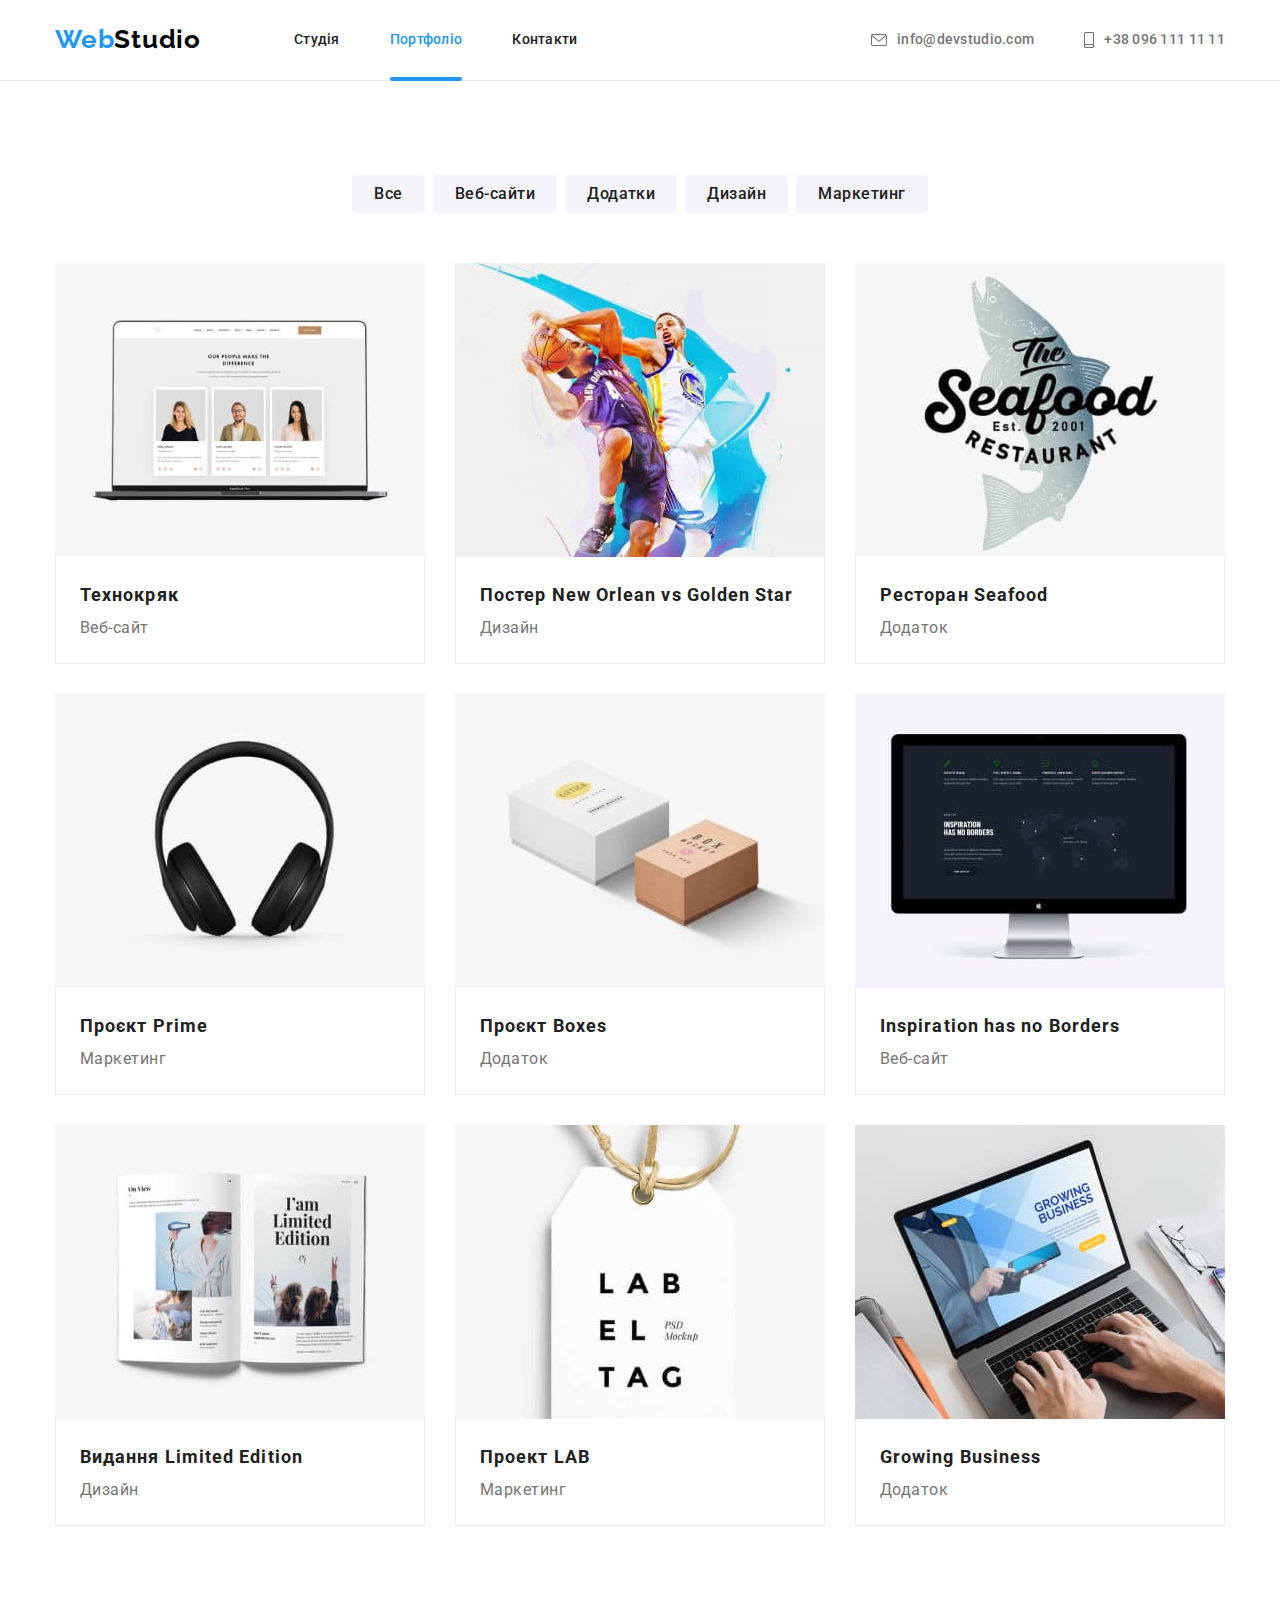
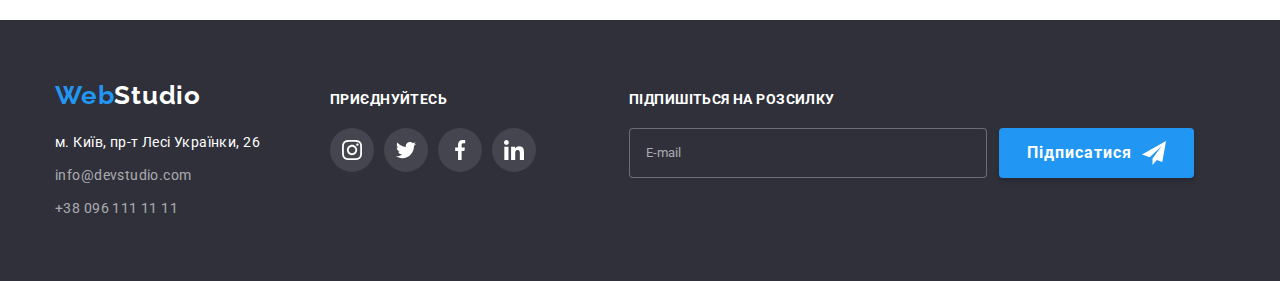
==== portfolio.html @ 895e56b2 "first commit" ====
<!DOCTYPE html>
<html lang="uk">

<head>
	<meta charset="UTF-8">
	<meta http-equiv="X-UA-Compatible" content="IE=edge">
	<meta name="viewport" content="width=device-width, initial-scale=1.0">

	<title>Портфоліо</title>
	<link rel="preconnect" href="https://fonts.googleapis.com">
	<link rel="preconnect" href="https://fonts.gstatic.com" crossorigin>
	<link
		href="https://fonts.googleapis.com/css2?family=Raleway:wght@700&family=Roboto:wght@400;500;700;900&display=swap"
		rel="stylesheet">

	<link rel="stylesheet" href="https://cdnjs.cloudflare.com/ajax/libs/modern-normalize/1.1.0/modern-normalize.min.css"
		integrity="sha512-wpPYUAdjBVSE4KJnH1VR1HeZfpl1ub8YT/NKx4PuQ5NmX2tKuGu6U/JRp5y+Y8XG2tV+wKQpNHVUX03MfMFn9Q=="
		crossorigin="anonymous" referrerform__policy="no-referrer" />

	<link rel="stylesheet" href="./css/main.min.css">
</head>

<body>
	<header class="header">
		<div class="container header__container">
			<nav class="nav">
				<a class="logo header__logo" href="./index.html" lang="en">Web<span
						class="logo__span logo__span--black">Studio</span></a>
				<ul class="nav__list">
					<li class="nav__item">
						<a class="nav__link link" href="./index.html">Студія</a>
					</li>
					<li class="nav__item">
						<a class="nav__link link link--current" href="./portfolio.html">Портфоліо</a>
					</li>
					<li class="nav__item">
						<a class="nav__link link" href="#">Контакти</a>
					</li>
				</ul>
			</nav>
			<ul class="contacts">
				<li class="contacts__item">
					<a class="contacts__link link" href="mailto:info@devstudio.com" lang="en">
						<svg class="contacts__icon" width="16" height="12">
							<use href="./images/icons.svg#icon-envelope"></use>
						</svg>
						info@devstudio.com
					</a>
				</li>
				<li class="contacts__item">
					<a class="contacts__link link" href="tel:+380961111111">
						<svg class="contacts__icon" width="10" height="16">
							<use href="./images/icons.svg#icon-smartphone"></use>
						</svg>
						+38 096 111 11 11
					</a>
				</li>
			</ul>
		</div>
	</header>

	<main class="portfolio-content">
		<section class="portfolio">
			<div class="container">
				<h1 class="visually-hidden">Портфоліо</h1>
				<ul class="filter">
					<li class="filter__item">
						<button class="filter__button" type="button">Все</button>
					</li>
					<li class="filter__item">
						<button class="filter__button" type="button">Веб-сайти</button>
					</li>
					<li class="filter__item">
						<button class="filter__button" type="button">Додатки</button>
					</li>
					<li class="filter__item">
						<button class="filter__button" type="button">Дизайн</button>
					</li>
					<li class="filter__item">
						<button class="filter__button" type="button">Маркетинг</button>
					</li>
				</ul>
				<ul class="cards">
					<li class="cards__item">
						<a class="cards__link" href="#">
							<div class="cards-thumb">
								<img class="cards__img" src="./images/portfolio/portfolio-list/img_1.jpg"
									alt="ноутбук на якому показан сайт" width="370">
								<div class="cards-overlay">
									<p class="cards-overlay__text">
										Ресурс пропонує комплексні пропозиції з різним рівнем функціоналу та сервісів.
										Все
										це
										дозволить відвідувачу отримати
										вичерпні відомості про компанію чи приватну особу.
									</p>
								</div>
							</div>
							<div class="cards-wrapper">
								<h2 class="cards__name">Технокряк</h2>
								<p class="cards__descrpt">Веб-сайт</p>
							</div>
						</a>
					</li>
					<li class="cards__item">
						<a class="cards__link" href="#">
							<div class="cards-thumb">
								<img class="cards__img" src="./images/portfolio/portfolio-list/img_2.jpg"
									alt="два чоловіка грають у баскетбол" width="370">
								<div class="cards-overlay">
									<p class="cards-overlay__text">
										Ресурс пропонує комплексні пропозиції з різним рівнем функціоналу та сервісів.
										Все
										це
										дозволить відвідувачу отримати
										вичерпні відомості про компанію чи приватну особу.
									</p>
								</div>
							</div>
							<div class="cards-wrapper">
								<h2 class="cards__name">Постер New Orlean vs Golden Star</h2>
								<p class="cards__descrpt">Дизайн</p>
							</div>
						</a>
					</li>
					<li class="cards__item">
						<a class="cards__link" href="#">
							<div class="cards-thumb">
								<img class="cards__img" src="./images/portfolio/portfolio-list/img_3.jpg"
									alt="логотип ресторану 'морська їжа'" width="370">
								<div class="cards-overlay">
									<p class="cards-overlay__text">
										Ресурс пропонує комплексні пропозиції з різним рівнем функціоналу та сервісів.
										Все
										це
										дозволить відвідувачу отримати
										вичерпні відомості про компанію чи приватну особу.
									</p>
								</div>
							</div>
							<div class="cards-wrapper">
								<h2 class="cards__name">Ресторан Seafood</h2>
								<p class="cards__descrpt">Додаток</p>
							</div>
						</a>
					</li>
					<li class="cards__item">
						<a class="cards__link" href="#">
							<div class="cards-thumb">
								<img class="cards__img" src="./images/portfolio/portfolio-list/img_4.jpg"
									alt="чорні комп'ютерні навушники" width="370">
								<div class="cards-overlay">
									<p class="cards-overlay__text">
										Ресурс пропонує комплексні пропозиції з різним рівнем функціоналу та сервісів.
										Все
										це
										дозволить відвідувачу отримати
										вичерпні відомості про компанію чи приватну особу.
									</p>
								</div>
							</div>
							<div class="cards-wrapper">
								<h2 class="cards__name">Проєкт Prime</h2>
								<p class="cards__descrpt">Маркетинг</p>
							</div>
						</a>
					</li>
					<li class="cards__item">
						<a class="cards__link" href="#">
							<div class="cards-thumb">
								<img class="cards__img" src="./images/portfolio/portfolio-list/img_5.jpg"
									alt="біла та помаранжева коробочки" width="370">
								<div class="cards-overlay">
									<p class="cards-overlay__text">
										Ресурс пропонує комплексні пропозиції з різним рівнем функціоналу та сервісів.
										Все
										це
										дозволить відвідувачу отримати
										вичерпні відомості про компанію чи приватну особу.
									</p>
								</div>
							</div>
							<div class="cards-wrapper">
								<h2 class="cards__name">Проєкт Boxes</h2>
								<p class="cards__descrpt">Додаток</p>
							</div>
						</a>
					</li>
					<li class="cards__item">
						<a class="cards__link" href="#">
							<div class="cards-thumb">
								<img class="cards__img" src="./images/portfolio/portfolio-list/img_6.jpg"
									alt="монітор на якому показан сайт" width="370">
								<div class="cards-overlay">
									<p class="cards-overlay__text">
										Ресурс пропонує комплексні пропозиції з різним рівнем функціоналу та сервісів.
										Все
										це
										дозволить відвідувачу отримати
										вичерпні відомості про компанію чи приватну особу.
									</p>
								</div>
							</div>
							<div class="cards-wrapper">
								<h2 class="cards__name">Inspiration has no Borders</h2>
								<p class="cards__descrpt">Веб-сайт</p>
							</div>
						</a>
					</li>
					<li class="cards__item">
						<a class="cards__link" href="#">
							<div class="cards-thumb">
								<img class="cards__img" src="./images/portfolio/portfolio-list/img_7.jpg"
									alt="книжка на якій показан дизайн" width="370">
								<div class="cards-overlay">
									<p class="cards-overlay__text">
										Ресурс пропонує комплексні пропозиції з різним рівнем функціоналу та сервісів.
										Все
										це
										дозволить відвідувачу отримати
										вичерпні відомості про компанію чи приватну особу.
									</p>
								</div>
							</div>
							<div class="cards-wrapper">
								<h2 class="cards__name">Видання Limited Edition</h2>
								<p class="cards__descrpt">Дизайн</p>
							</div>
						</a>
					</li>
					<li class="cards__item">
						<a class="cards__link" href="#">
							<div class="cards-thumb">
								<img class="cards__img" src="./images/portfolio/portfolio-list/img_8.jpg"
									alt="бірка з назвою проекту" width="370">
								<div class="cards-overlay">
									<p class="cards-overlay__text">
										Ресурс пропонує комплексні пропозиції з різним рівнем функціоналу та сервісів.
										Все
										це
										дозволить відвідувачу отримати
										вичерпні відомості про компанію чи приватну особу.
									</p>
								</div>
							</div>
							<div class="cards-wrapper">
								<h2 class="cards__name">Проект LAB</h2>
								<p class="cards__descrpt">Маркетинг</p>
							</div>
						</a>
					</li>
					<li class="cards__item">
						<a class="cards__link" href="#">
							<div class="cards-thumb">
								<img class="cards__img" src="./images/portfolio/portfolio-list/img_9.jpg"
									alt="чоловік працює в додатку на ноутбуці" width="370">
								<div class="cards-overlay">
									<p class="cards-overlay__text">
										Ресурс пропонує комплексні пропозиції з різним рівнем функціоналу та сервісів.
										Все
										це
										дозволить відвідувачу отримати
										вичерпні відомості про компанію чи приватну особу.
									</p>
								</div>
							</div>
							<div class="cards-wrapper">
								<h2 class="cards__name">Growing Business</h2>
								<p class="cards__descrpt">Додаток</p>
							</div>
						</a>
					</li>
				</ul>
			</div>
		</section>
	</main>

	<footer class="footer">
		<div class="container footer__container">
			<div class="footer-contacts">
				<a class="logo footer__logo" href="./index.html" lang="en">Web<span
						class="logo__span logo__span--white">Studio</span></a>
				<address class="address">
					<ul class="address-list">
						<li class="address__item">
							<a class="address__map-link link" href="https://goo.gl/maps/5xT6Rg2jsyuAcH8N7"
								target="_blank" rel="noopener noreferrer nofollow">
								м. Київ, пр-т Лесі Українки, 26
							</a>
						</li>
						<li class="address__item">
							<a class="address__link link" href="mailto:info@devstudio.com" lang="en">
								info@devstudio.com
							</a>
						</li>
						<li class="address__item">
							<a class="address__link link" href="tel:+380961111111">+38 096 111 11 11</a>
						</li>
					</ul>
				</address>
			</div>
			<div class="footer-social">
				<p class="footer-social__title">приєднуйтесь</p>
				<ul class="footer-social__list">
					<li class="footer-social__item">
						<a class="footer-social__link" href="#" rel="noopener noreferrer nofollow">
							<svg class="footer-social__icon" width="20" height="20">
								<use href="./images/icons.svg#icon-instagram"></use>
							</svg>
						</a>
					</li>
					<li class="footer-social__item">
						<a class="footer-social__link" href="#" rel="noopener noreferrer nofollow">
							<svg class="footer-social__icon" width="20" height="20">
								<use href="./images/icons.svg#icon-twitter"></use>
							</svg>
						</a>
					</li>
					<li class="footer-social__item">
						<a class="footer-social__link" href="#" rel="noopener noreferrer nofollow">
							<svg class="footer-social__icon" width="20" height="20">
								<use href="./images/icons.svg#icon-facebook"></use>
							</svg>
						</a>
					</li>
					<li class="footer-social__item">
						<a class="footer-social__link" href="#" rel="noopener noreferrer nofollow">
							<svg class="footer-social__icon" width="20" height="20">
								<use href="./images/icons.svg#icon-linkedin"></use>
							</svg>
						</a>
					</li>
				</ul>
			</div>
			<form class="footer-form" autocomplete="off">
				<p class="footer-form__title">Підпишіться на розсилку</p>
				<div class="form-wrapper">
					<input class="footer-form__input" type="email" name="email" placeholder="E-mail">
					<button class="footer-form__btn" type="submit">
						<span class="footer-form__span">Підписатися</span>
						<svg class="footer-form__icon" width="24" height="24">
							<use href="./images/icons.svg#icon-send"></use>
						</svg>
					</button>
				</div>
			</form>
		</div>
	</footer>
</body>

</html>
---- css/main.min.css ----
*{padding:0;margin:0;border:0}*,*:before,*:after{-webkit-box-sizing:border-box;box-sizing:border-box}:focus,:active{outline:none}a:focus,a:active{outline:none}nav,footer,header,aside{display:block}html,body{height:100%;width:100%;font-size:100%;line-height:1;font-size:14px;-ms-text-size-adjust:100%;-moz-text-size-adjust:100%;-webkit-text-size-adjust:100%}input,button,textarea{font-family:inherit}input::-ms-clear{display:none}button{cursor:pointer}button::-moz-focus-inner{padding:0;border:0}a,a:visited{text-decoration:none}a:hover{text-decoration:none}ul li{list-style:none}img{vertical-align:top}h1,h2,h3,h4,h5,h6{font-size:inherit;font-weight:400}.visually-hidden{position:absolute;width:1px;height:1px;margin:-1px;border:0;padding:0;white-space:nowrap;-webkit-clip-path:inset(100%);clip-path:inset(100%);clip:rect(0 0 0 0);overflow:hidden}body{font-family:"Roboto",sans-serif;color:#212121}.container{width:1200px;margin-left:auto;margin-right:auto;padding-left:15px;padding-right:15px}.link{-webkit-transition:color 250ms cubic-bezier(0.4, 0, 0.2, 1);transition:color 250ms cubic-bezier(0.4, 0, 0.2, 1)}.link:hover,.link:focus{color:#2196f3}.logo{font-family:"Raleway",sans-serif;font-weight:700;font-size:26px;line-height:1.19;letter-spacing:.03em;color:#2196f3}.logo__span--black{color:#000}.logo__span--white{color:#fff}.header{font-weight:500;line-height:1.14;letter-spacing:.02em;background-color:#fff;border-bottom:1px solid #ececec}.header__container{display:-webkit-box;display:-ms-flexbox;display:flex;-webkit-box-pack:justify;-ms-flex-pack:justify;justify-content:space-between}.nav{display:-webkit-box;display:-ms-flexbox;display:flex;-webkit-box-align:center;-ms-flex-align:center;align-items:center}.header__logo{margin-right:93px;padding-top:24px;padding-bottom:25px}.nav__list{display:-webkit-box;display:-ms-flexbox;display:flex;gap:50px}.nav__item{position:relative}.nav__link{display:block;padding-top:32px;padding-bottom:32px;color:#212121}.link--current{color:#2196f3}.link--current::after{content:"";position:absolute;bottom:-1px;left:0;width:100%;height:4px;background-color:#2196f3;border-radius:2px}.contacts{display:-webkit-box;display:-ms-flexbox;display:flex;gap:50px}.contacts__link{display:-webkit-box;display:-ms-flexbox;display:flex;-webkit-box-align:center;-ms-flex-align:center;align-items:center;padding-top:32px;padding-bottom:32px;color:#757575}.contacts__icon{margin-right:10px;fill:currentColor}.overlay-hero{height:600px;max-width:1600px;margin-left:auto;margin-right:auto;background:rgba(47,48,58,.4);background-image:-webkit-gradient(linear, left top, right top, from(rgba(47, 48, 58, 0.4)), to(rgba(47, 48, 58, 0.4))),url(../images/hero/overlay.jpg);background-image:linear-gradient(to right, rgba(47, 48, 58, 0.4), rgba(47, 48, 58, 0.4)),url(../images/hero/overlay.jpg);background-color:#2f303a}.hero{padding-top:200px;padding-bottom:200px;text-align:center}.hero__title{max-width:696px;margin-left:auto;margin-right:auto;margin-bottom:30px;font-weight:900;font-size:44px;line-height:1.36;letter-spacing:.06em;text-transform:uppercase;color:#fff}.hero__btn{padding:10px 32px;font-weight:700;font-size:16px;line-height:1.875;letter-spacing:.06em;color:#fff;background-color:#2196f3;-webkit-box-shadow:0px 4px 4px rgba(0,0,0,.15);box-shadow:0px 4px 4px rgba(0,0,0,.15);border-radius:4px;-webkit-transition:background-color 250ms cubic-bezier(0.4, 0, 0.2, 1);transition:background-color 250ms cubic-bezier(0.4, 0, 0.2, 1)}.hero__btn:hover,.hero__btn:focus{background-color:#188ce8}.benefits{padding-top:94px;padding-bottom:94px;background-color:#fff}.benefits__list{display:-webkit-box;display:-ms-flexbox;display:flex;-ms-flex-wrap:wrap;flex-wrap:wrap;gap:30px;letter-spacing:.03em}.benefits__item{-ms-flex-preferred-size:calc((100% - 90px)/4);flex-basis:calc((100% - 90px)/4)}.benefits__thumb{display:-webkit-box;display:-ms-flexbox;display:flex;margin-bottom:30px;padding:25px 100px;background-color:#f5f4fa;border-radius:4px}.benefits__name{margin-bottom:10px;font-weight:700;line-height:1.14;text-transform:uppercase;color:#212121}.benefits__descrpt{line-height:1.71;color:#757575}.example{padding-bottom:94px;background-color:#fff}.example__title{margin-bottom:50px;font-weight:700;font-size:36px;line-height:1.16;text-align:center;letter-spacing:.03em;color:#212121}.example__list{display:-webkit-box;display:-ms-flexbox;display:flex;gap:30px}.example__item{position:relative}.example__item::before{content:"";position:absolute;bottom:0;left:0;height:70px;width:100%;background-color:rgba(47,48,58,.8)}.example__name{position:absolute;bottom:27px;left:50%;-webkit-transform:translateX(-50%);transform:translateX(-50%);font-weight:700;line-height:16px;letter-spacing:.03em;text-transform:uppercase;color:#fff}.team{padding-top:94px;padding-bottom:94px;background-color:#f5f4fa;letter-spacing:.03em}.team__title{margin-bottom:50px;font-weight:700;font-size:36px;line-height:1.16;text-align:center;color:#212121}.team__list{display:-webkit-box;display:-ms-flexbox;display:flex;gap:30px}.team__item{font-size:16px;line-height:1.1875;background-color:#fff;text-align:center;-webkit-box-shadow:0px 1px 3px rgba(0,0,0,.12),0px 1px 1px rgba(0,0,0,.14),0px 2px 1px rgba(0,0,0,.2);box-shadow:0px 1px 3px rgba(0,0,0,.12),0px 1px 1px rgba(0,0,0,.14),0px 2px 1px rgba(0,0,0,.2);border-radius:0px 0px 4px 4px}.member__info{padding:30px 32px}.member__name{margin-bottom:10px;font-weight:500;color:#212121}.member__position{margin-bottom:16px;color:#757575}.social{display:-webkit-box;display:-ms-flexbox;display:flex;gap:10px}.social__item{-ms-flex-preferred-size:calc((100% - 30px)/4);flex-basis:calc((100% - 30px)/4)}.social__link{display:-webkit-box;display:-ms-flexbox;display:flex;-webkit-box-align:center;-ms-flex-align:center;align-items:center;padding:12px;border-radius:50%;color:#afb1b8;-webkit-transition:color 250ms cubic-bezier(0.4, 0, 0.2, 1),background-color 250ms cubic-bezier(0.4, 0, 0.2, 1);transition:color 250ms cubic-bezier(0.4, 0, 0.2, 1),background-color 250ms cubic-bezier(0.4, 0, 0.2, 1)}.social__link:hover,.social__link:focus{color:#fff;background-color:#2196f3}.social__icon{fill:currentColor}.clients{padding-top:94px;padding-bottom:94px}.clients__title{margin-bottom:50px;font-weight:700;font-size:36px;line-height:1.16;text-align:center;letter-spacing:.03em;color:#212121}.clients__list{display:-webkit-box;display:-ms-flexbox;display:flex;gap:30px}.clients__item{-ms-flex-preferred-size:calc((100% - 150px)/6);flex-basis:calc((100% - 150px)/6)}.clients__link{display:block;color:#afb1b8;padding:16px 32px;border:1px solid #afb1b8;border-radius:4px;-webkit-transition:color 250ms cubic-bezier(0.4, 0, 0.2, 1),border-color 250ms cubic-bezier(0.4, 0, 0.2, 1);transition:color 250ms cubic-bezier(0.4, 0, 0.2, 1),border-color 250ms cubic-bezier(0.4, 0, 0.2, 1)}.clients__link:hover,.clients__link:focus{color:#2196f3;border-color:#2196f3}.clients__logo{fill:currentColor}.footer{padding-top:60px;padding-bottom:60px;background-color:#2f303a}.footer__container{display:-webkit-box;display:-ms-flexbox;display:flex;-webkit-box-align:baseline;-ms-flex-align:baseline;align-items:baseline}.footer-contacts{margin-right:70px}.footer__logo{display:inline-block;margin-bottom:20px}.address{font-style:normal}.address-list{line-height:1.71;letter-spacing:.03em}.address__item:not(:last-child){margin-bottom:9px}.address__map-link{color:#fff}.address__link{color:rgba(255,255,255,.6)}.footer-social__title{margin-bottom:20px;font-weight:700;line-height:1.14;letter-spacing:.03em;text-transform:uppercase;color:#fff}.footer-social__list{display:-webkit-box;display:-ms-flexbox;display:flex;gap:10px}.footer-social__item{-ms-flex-preferred-size:calc((100% - 30px)/4);flex-basis:calc((100% - 30px)/4)}.footer-social__link{display:-webkit-box;display:-ms-flexbox;display:flex;-webkit-box-align:center;-ms-flex-align:center;align-items:center;padding:12px;color:#fff;background-color:rgba(255,255,255,.1);border-radius:50%;-webkit-transition:background-color 250ms cubic-bezier(0.4, 0, 0.2, 1);transition:background-color 250ms cubic-bezier(0.4, 0, 0.2, 1)}.footer-social__link:hover,.footer-social__link:focus{background-color:#2196f3}.footer-social__icon{fill:currentColor}.footer-form{margin-left:93px}.footer-form__title{margin-bottom:20px;font-weight:700;line-height:1.14;letter-spacing:.03em;text-transform:uppercase;color:#fff}.form-wrapper{display:-webkit-box;display:-ms-flexbox;display:flex}.footer-form__input{width:358px;padding-top:15px;padding-bottom:15px;padding-left:16px;margin-right:12px;color:#fff;background-color:#2f303a;border:1px solid rgba(255,255,255,.3);border-radius:4px}.footer-form__input::-webkit-input-placeholder{color:rgba(255,255,255,.6)}.footer-form__input::-moz-placeholder{color:rgba(255,255,255,.6)}.footer-form__input:-ms-input-placeholder{color:rgba(255,255,255,.6)}.footer-form__input::-ms-input-placeholder{color:rgba(255,255,255,.6)}.footer-form__input::placeholder{color:rgba(255,255,255,.6)}.footer-form__btn{display:-webkit-box;display:-ms-flexbox;display:flex;-webkit-box-align:center;-ms-flex-align:center;align-items:center;padding:10px 28px;color:#fff;background-color:#2196f3;-webkit-box-shadow:0px 4px 4px rgba(0,0,0,.15);box-shadow:0px 4px 4px rgba(0,0,0,.15);border-radius:4px;-webkit-transition:background-color 250ms cubic-bezier(0.4, 0, 0.2, 1);transition:background-color 250ms cubic-bezier(0.4, 0, 0.2, 1)}.footer-form__btn:hover,.footer-form__btn:focus{background-color:#188ce8}.footer-form__span{margin-right:10px;font-weight:700;font-size:16px;line-height:1.875;letter-spacing:.06em}.footer-form__icon{fill:currentColor}.backdrop{position:fixed;top:0;left:0;width:100%;height:100%;background-color:rgba(0,0,0,.2);opacity:1;-webkit-transition:opacity 250ms cubic-bezier(0.4, 0, 0.2, 1),visibility 250ms cubic-bezier(0.4, 0, 0.2, 1);transition:opacity 250ms cubic-bezier(0.4, 0, 0.2, 1),visibility 250ms cubic-bezier(0.4, 0, 0.2, 1)}.backdrop.backdrop--is-hidden{opacity:0;pointer-events:none;visibility:hidden}.modal{position:absolute;top:50%;left:50%;min-height:581px;min-width:528px;padding:40px;background-color:#fff;-webkit-box-shadow:0px 1px 3px rgba(0,0,0,.12),0px 1px 1px rgba(0,0,0,.14),0px 2px 1px rgba(0,0,0,.2);box-shadow:0px 1px 3px rgba(0,0,0,.12),0px 1px 1px rgba(0,0,0,.14),0px 2px 1px rgba(0,0,0,.2);border-radius:4px;-webkit-transform:translate(-50%, -50%) scale(1);transform:translate(-50%, -50%) scale(1);-webkit-transition:-webkit-transform 250ms cubic-bezier(0.4, 0, 0.2, 1);transition:-webkit-transform 250ms cubic-bezier(0.4, 0, 0.2, 1);transition:transform 250ms cubic-bezier(0.4, 0, 0.2, 1);transition:transform 250ms cubic-bezier(0.4, 0, 0.2, 1), -webkit-transform 250ms cubic-bezier(0.4, 0, 0.2, 1)}.backdrop.backdrop--is-hidden .modal{-webkit-transform:translate(-50%, -50%) scale(0.9);transform:translate(-50%, -50%) scale(0.9)}.modal__close-btn{position:absolute;top:8px;right:8px;display:-webkit-box;display:-ms-flexbox;display:flex;-webkit-box-align:center;-ms-flex-align:center;align-items:center;padding:6px;border:1px solid rgba(0,0,0,.1);border-radius:50%;color:#000;background-color:#fff;-webkit-transition:color 250ms cubic-bezier(0.4, 0, 0.2, 1);transition:color 250ms cubic-bezier(0.4, 0, 0.2, 1)}.modal__close-btn:hover,.modal__close-btn:focus{color:#2196f3}.modal__close{fill:currentColor}.modal__title{margin-bottom:12px;text-align:center;font-weight:700;font-size:20px;line-height:1.15;letter-spacing:.03em;color:#212121}.form__label{display:block;margin-bottom:4px;font-size:12px;line-height:1.16;letter-spacing:.01em;color:#757575}.input-wrapper{position:relative}.form__input{display:block;width:100%;padding-top:11px;padding-bottom:11px;padding-left:42px;margin-bottom:10px;border:1px solid rgba(33,33,33,.2);border-radius:4px}.form__input:hover,.form__input:focus{border-color:#2196f3}.form__icon{pointer-events:none;position:absolute;top:50%;left:12px;-webkit-transform:translateY(-50%);transform:translateY(-50%);-webkit-transition:fill 250ms cubic-bezier(0.4, 0, 0.2, 1);transition:fill 250ms cubic-bezier(0.4, 0, 0.2, 1)}.input-wrapper:focus-within .form__icon,.form__input:hover+.form__icon{fill:#2196f3}.form__comment-field{display:block;margin-bottom:20px}.form__textarea{resize:none;display:block;width:100%;height:120px;padding:12px 16px;border:1px solid rgba(33,33,33,.2);border-radius:4px}.form__textarea:hover,.form__textarea:focus{border-color:#2196f3}.form__policy-field{display:-webkit-box;display:-ms-flexbox;display:flex;-webkit-box-align:center;-ms-flex-align:center;align-items:center;margin-bottom:30px;cursor:pointer}.form__checkbox{-webkit-appearance:none;-moz-appearance:none;appearance:none}.form__checkbox-icon{display:inline-block;margin-right:7px;border:2px solid #212121;border-radius:2px}.form__checkbox:checked+.form__checkbox-icon{border:none;background-color:#2196f3}.form__policy{line-height:1.71;letter-spacing:.03em;color:#757575}.form__policy-link{text-decoration:underline;color:#2196f3}.form__submit{display:block;padding:10px 52px;margin-left:auto;margin-right:auto;font-weight:700;font-size:16px;line-height:30px;letter-spacing:.06em;color:#fff;background-color:#2196f3;-webkit-box-shadow:0px 4px 4px rgba(0,0,0,.15);box-shadow:0px 4px 4px rgba(0,0,0,.15);border-radius:4px;-webkit-transition:background-color 250ms cubic-bezier(0.4, 0, 0.2, 1);transition:background-color 250ms cubic-bezier(0.4, 0, 0.2, 1)}.form__submit:hover,.form__submit:focus{background-color:#188ce8}.portfolio{padding-top:94px;padding-bottom:94px;background-color:#fff}.filter{display:-webkit-box;display:-ms-flexbox;display:flex;-webkit-box-pack:center;-ms-flex-pack:center;justify-content:center;gap:8px;margin-bottom:50px}.filter__button{padding:6px 22px;font-weight:500;font-size:16px;line-height:1.625;text-align:center;letter-spacing:.03em;color:#212121;background-color:#f5f4fa;border-radius:4px;-webkit-transition:color 250ms cubic-bezier(0.4, 0, 0.2, 1),background-color 250ms cubic-bezier(0.4, 0, 0.2, 1),-webkit-box-shadow 250ms cubic-bezier(0.4, 0, 0.2, 1);transition:color 250ms cubic-bezier(0.4, 0, 0.2, 1),background-color 250ms cubic-bezier(0.4, 0, 0.2, 1),-webkit-box-shadow 250ms cubic-bezier(0.4, 0, 0.2, 1);transition:color 250ms cubic-bezier(0.4, 0, 0.2, 1),background-color 250ms cubic-bezier(0.4, 0, 0.2, 1),box-shadow 250ms cubic-bezier(0.4, 0, 0.2, 1);transition:color 250ms cubic-bezier(0.4, 0, 0.2, 1),background-color 250ms cubic-bezier(0.4, 0, 0.2, 1),box-shadow 250ms cubic-bezier(0.4, 0, 0.2, 1),-webkit-box-shadow 250ms cubic-bezier(0.4, 0, 0.2, 1)}.filter__button:hover,.filter__button:focus{color:#fff;background-color:#2196f3;-webkit-box-shadow:0px 3px 1px rgba(0,0,0,.1),0px 1px 2px rgba(0,0,0,.08),0px 2px 2px rgba(0,0,0,.12);box-shadow:0px 3px 1px rgba(0,0,0,.1),0px 1px 2px rgba(0,0,0,.08),0px 2px 2px rgba(0,0,0,.12)}.cards{display:-webkit-box;display:-ms-flexbox;display:flex;-ms-flex-wrap:wrap;flex-wrap:wrap;gap:30px}.cards__link{display:block;-webkit-transition:-webkit-box-shadow 250ms cubic-bezier(0.4, 0, 0.2, 1);transition:-webkit-box-shadow 250ms cubic-bezier(0.4, 0, 0.2, 1);transition:box-shadow 250ms cubic-bezier(0.4, 0, 0.2, 1);transition:box-shadow 250ms cubic-bezier(0.4, 0, 0.2, 1), -webkit-box-shadow 250ms cubic-bezier(0.4, 0, 0.2, 1)}.cards__link:hover,.cards__link:focus{-webkit-box-shadow:0px 1px 1px rgba(0,0,0,.12),0px 4px 4px rgba(0,0,0,.06),1px 4px 6px rgba(0,0,0,.16);box-shadow:0px 1px 1px rgba(0,0,0,.12),0px 4px 4px rgba(0,0,0,.06),1px 4px 6px rgba(0,0,0,.16)}.cards-thumb{position:relative;overflow:hidden}.cards-overlay{position:absolute;top:0;left:0;width:100%;height:100%;background-color:rgba(33,150,243,.9);-webkit-transform:translateY(100%);transform:translateY(100%);-webkit-transition:-webkit-transform 250ms cubic-bezier(0.4, 0, 0.2, 1);transition:-webkit-transform 250ms cubic-bezier(0.4, 0, 0.2, 1);transition:transform 250ms cubic-bezier(0.4, 0, 0.2, 1);transition:transform 250ms cubic-bezier(0.4, 0, 0.2, 1), -webkit-transform 250ms cubic-bezier(0.4, 0, 0.2, 1)}.cards__link:hover .cards-overlay,.cards__link:focus .cards-overlay{-webkit-transform:translateY(0px);transform:translateY(0px)}.cards-overlay__text{position:absolute;top:50%;left:50%;-webkit-transform:translate(-50%, -50%);transform:translate(-50%, -50%);width:100%;padding:0 24px;font-size:18px;line-height:1.55;letter-spacing:.03em;color:#fff}.cards-wrapper{padding:20px 24px;border-bottom:1px solid #eee;border-right:1px solid #eee;border-left:1px solid #eee}.cards__name{font-weight:700;font-size:18px;line-height:2;letter-spacing:.06em;color:#212121}.cards__descrpt{font-size:16px;line-height:1.875;letter-spacing:.03em;color:#757575}/*# sourceMappingURL=main.min.css.map */
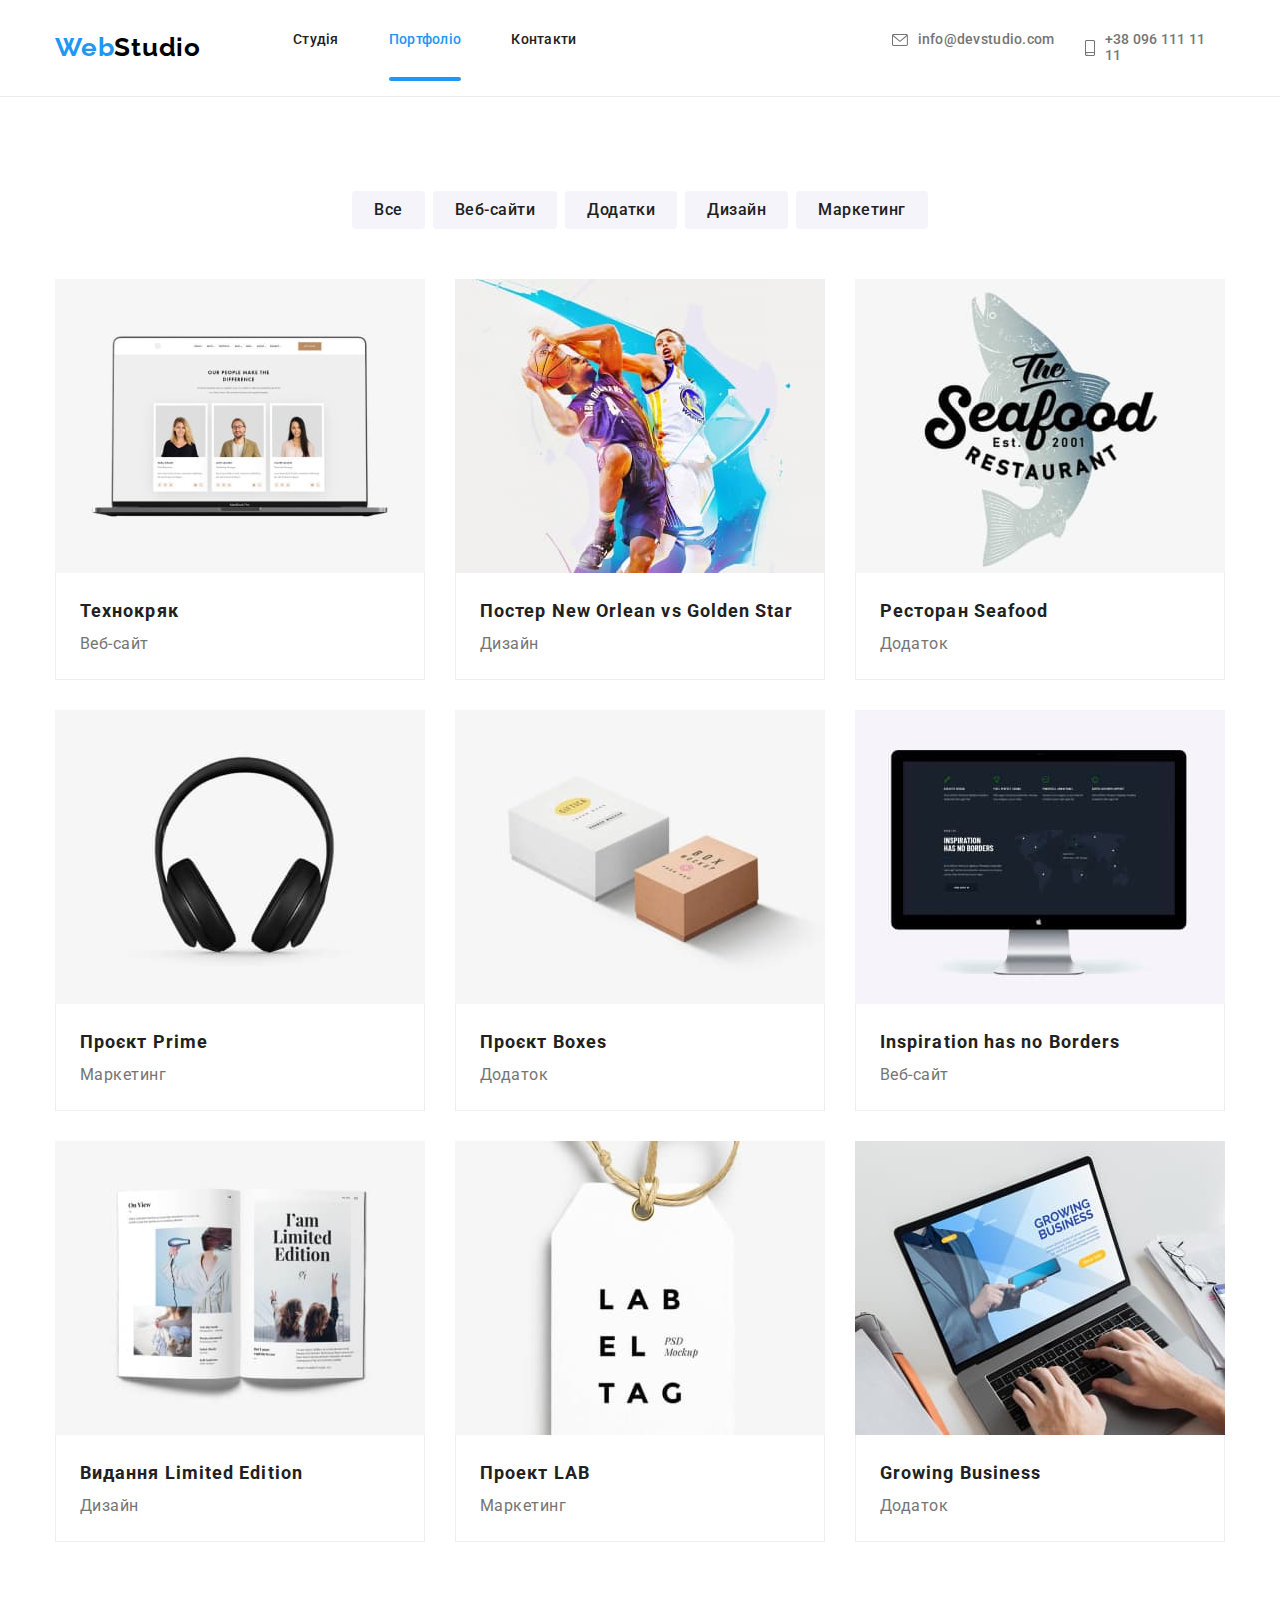
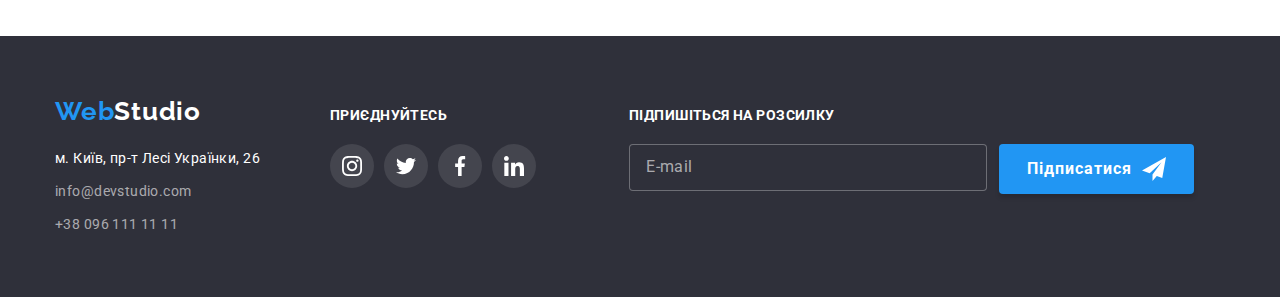
==== commit 7c7afa64: "created menu-button" ====
--- a/portfolio.html
+++ b/portfolio.html
@@ -23,39 +23,41 @@
 <body>
 	<header class="header">
 		<div class="container header__container">
-			<nav class="nav">
-				<a class="logo header__logo" href="./index.html" lang="en">Web<span
-						class="logo__span logo__span--black">Studio</span></a>
-				<ul class="nav__list">
-					<li class="nav__item">
-						<a class="nav__link link" href="./index.html">Студія</a>
-					</li>
-					<li class="nav__item">
-						<a class="nav__link link link--current" href="./portfolio.html">Портфоліо</a>
-					</li>
-					<li class="nav__item">
-						<a class="nav__link link" href="#">Контакти</a>
+			<a class="logo header__logo" href="./index.html" lang="en">Web<span
+					class="logo__span logo__span--black">Studio</span></a>
+			<div class="header__wrapper">
+				<nav class="nav">
+					<ul class="nav__list">
+						<li class="nav__item">
+							<a class="nav__link link" href="./index.html">Студія</a>
+						</li>
+						<li class="nav__item">
+							<a class="nav__link link link--current" href="./portfolio.html">Портфоліо</a>
+						</li>
+						<li class="nav__item">
+							<a class="nav__link link" href="#">Контакти</a>
+						</li>
+					</ul>
+				</nav>
+				<ul class="contacts">
+					<li class="contacts__item">
+						<a class="contacts__link link" href="mailto:info@devstudio.com" lang="en">
+							<svg class="contacts__icon" width="16" height="12">
+								<use href="./images/icons.svg#icon-envelope"></use>
+							</svg>
+							info@devstudio.com
+						</a>
+					</li>
+					<li class="contacts__item">
+						<a class="contacts__link link" href="tel:+380961111111">
+							<svg class="contacts__icon" width="10" height="16">
+								<use href="./images/icons.svg#icon-smartphone"></use>
+							</svg>
+							+38 096 111 11 11
+						</a>
 					</li>
 				</ul>
-			</nav>
-			<ul class="contacts">
-				<li class="contacts__item">
-					<a class="contacts__link link" href="mailto:info@devstudio.com" lang="en">
-						<svg class="contacts__icon" width="16" height="12">
-							<use href="./images/icons.svg#icon-envelope"></use>
-						</svg>
-						info@devstudio.com
-					</a>
-				</li>
-				<li class="contacts__item">
-					<a class="contacts__link link" href="tel:+380961111111">
-						<svg class="contacts__icon" width="10" height="16">
-							<use href="./images/icons.svg#icon-smartphone"></use>
-						</svg>
-						+38 096 111 11 11
-					</a>
-				</li>
-			</ul>
+			</div>
 		</div>
 	</header>
 
--- a/css/main.min.css
+++ b/css/main.min.css
@@ -1 +1 @@
-*{padding:0;margin:0;border:0}*,*:before,*:after{-webkit-box-sizing:border-box;box-sizing:border-box}:focus,:active{outline:none}a:focus,a:active{outline:none}nav,footer,header,aside{display:block}html,body{height:100%;width:100%;font-size:100%;line-height:1;font-size:14px;-ms-text-size-adjust:100%;-moz-text-size-adjust:100%;-webkit-text-size-adjust:100%}input,button,textarea{font-family:inherit}input::-ms-clear{display:none}button{cursor:pointer}button::-moz-focus-inner{padding:0;border:0}a,a:visited{text-decoration:none}a:hover{text-decoration:none}ul li{list-style:none}img{vertical-align:top}h1,h2,h3,h4,h5,h6{font-size:inherit;font-weight:400}.visually-hidden{position:absolute;width:1px;height:1px;margin:-1px;border:0;padding:0;white-space:nowrap;-webkit-clip-path:inset(100%);clip-path:inset(100%);clip:rect(0 0 0 0);overflow:hidden}body{font-family:"Roboto",sans-serif;color:#212121}.container{width:1200px;margin-left:auto;margin-right:auto;padding-left:15px;padding-right:15px}.link{-webkit-transition:color 250ms cubic-bezier(0.4, 0, 0.2, 1);transition:color 250ms cubic-bezier(0.4, 0, 0.2, 1)}.link:hover,.link:focus{color:#2196f3}.logo{font-family:"Raleway",sans-serif;font-weight:700;font-size:26px;line-height:1.19;letter-spacing:.03em;color:#2196f3}.logo__span--black{color:#000}.logo__span--white{color:#fff}.header{font-weight:500;line-height:1.14;letter-spacing:.02em;background-color:#fff;border-bottom:1px solid #ececec}.header__container{display:-webkit-box;display:-ms-flexbox;display:flex;-webkit-box-pack:justify;-ms-flex-pack:justify;justify-content:space-between}.nav{display:-webkit-box;display:-ms-flexbox;display:flex;-webkit-box-align:center;-ms-flex-align:center;align-items:center}.header__logo{margin-right:93px;padding-top:24px;padding-bottom:25px}.nav__list{display:-webkit-box;display:-ms-flexbox;display:flex;gap:50px}.nav__item{position:relative}.nav__link{display:block;padding-top:32px;padding-bottom:32px;color:#212121}.link--current{color:#2196f3}.link--current::after{content:"";position:absolute;bottom:-1px;left:0;width:100%;height:4px;background-color:#2196f3;border-radius:2px}.contacts{display:-webkit-box;display:-ms-flexbox;display:flex;gap:50px}.contacts__link{display:-webkit-box;display:-ms-flexbox;display:flex;-webkit-box-align:center;-ms-flex-align:center;align-items:center;padding-top:32px;padding-bottom:32px;color:#757575}.contacts__icon{margin-right:10px;fill:currentColor}.overlay-hero{height:600px;max-width:1600px;margin-left:auto;margin-right:auto;background:rgba(47,48,58,.4);background-image:-webkit-gradient(linear, left top, right top, from(rgba(47, 48, 58, 0.4)), to(rgba(47, 48, 58, 0.4))),url(../images/hero/overlay.jpg);background-image:linear-gradient(to right, rgba(47, 48, 58, 0.4), rgba(47, 48, 58, 0.4)),url(../images/hero/overlay.jpg);background-color:#2f303a}.hero{padding-top:200px;padding-bottom:200px;text-align:center}.hero__title{max-width:696px;margin-left:auto;margin-right:auto;margin-bottom:30px;font-weight:900;font-size:44px;line-height:1.36;letter-spacing:.06em;text-transform:uppercase;color:#fff}.hero__btn{padding:10px 32px;font-weight:700;font-size:16px;line-height:1.875;letter-spacing:.06em;color:#fff;background-color:#2196f3;-webkit-box-shadow:0px 4px 4px rgba(0,0,0,.15);box-shadow:0px 4px 4px rgba(0,0,0,.15);border-radius:4px;-webkit-transition:background-color 250ms cubic-bezier(0.4, 0, 0.2, 1);transition:background-color 250ms cubic-bezier(0.4, 0, 0.2, 1)}.hero__btn:hover,.hero__btn:focus{background-color:#188ce8}.benefits{padding-top:94px;padding-bottom:94px;background-color:#fff}.benefits__list{display:-webkit-box;display:-ms-flexbox;display:flex;-ms-flex-wrap:wrap;flex-wrap:wrap;gap:30px;letter-spacing:.03em}.benefits__item{-ms-flex-preferred-size:calc((100% - 90px)/4);flex-basis:calc((100% - 90px)/4)}.benefits__thumb{display:-webkit-box;display:-ms-flexbox;display:flex;margin-bottom:30px;padding:25px 100px;background-color:#f5f4fa;border-radius:4px}.benefits__name{margin-bottom:10px;font-weight:700;line-height:1.14;text-transform:uppercase;color:#212121}.benefits__descrpt{line-height:1.71;color:#757575}.example{padding-bottom:94px;background-color:#fff}.example__title{margin-bottom:50px;font-weight:700;font-size:36px;line-height:1.16;text-align:center;letter-spacing:.03em;color:#212121}.example__list{display:-webkit-box;display:-ms-flexbox;display:flex;gap:30px}.example__item{position:relative}.example__item::before{content:"";position:absolute;bottom:0;left:0;height:70px;width:100%;background-color:rgba(47,48,58,.8)}.example__name{position:absolute;bottom:27px;left:50%;-webkit-transform:translateX(-50%);transform:translateX(-50%);font-weight:700;line-height:16px;letter-spacing:.03em;text-transform:uppercase;color:#fff}.team{padding-top:94px;padding-bottom:94px;background-color:#f5f4fa;letter-spacing:.03em}.team__title{margin-bottom:50px;font-weight:700;font-size:36px;line-height:1.16;text-align:center;color:#212121}.team__list{display:-webkit-box;display:-ms-flexbox;display:flex;gap:30px}.team__item{font-size:16px;line-height:1.1875;background-color:#fff;text-align:center;-webkit-box-shadow:0px 1px 3px rgba(0,0,0,.12),0px 1px 1px rgba(0,0,0,.14),0px 2px 1px rgba(0,0,0,.2);box-shadow:0px 1px 3px rgba(0,0,0,.12),0px 1px 1px rgba(0,0,0,.14),0px 2px 1px rgba(0,0,0,.2);border-radius:0px 0px 4px 4px}.member__info{padding:30px 32px}.member__name{margin-bottom:10px;font-weight:500;color:#212121}.member__position{margin-bottom:16px;color:#757575}.social{display:-webkit-box;display:-ms-flexbox;display:flex;gap:10px}.social__item{-ms-flex-preferred-size:calc((100% - 30px)/4);flex-basis:calc((100% - 30px)/4)}.social__link{display:-webkit-box;display:-ms-flexbox;display:flex;-webkit-box-align:center;-ms-flex-align:center;align-items:center;padding:12px;border-radius:50%;color:#afb1b8;-webkit-transition:color 250ms cubic-bezier(0.4, 0, 0.2, 1),background-color 250ms cubic-bezier(0.4, 0, 0.2, 1);transition:color 250ms cubic-bezier(0.4, 0, 0.2, 1),background-color 250ms cubic-bezier(0.4, 0, 0.2, 1)}.social__link:hover,.social__link:focus{color:#fff;background-color:#2196f3}.social__icon{fill:currentColor}.clients{padding-top:94px;padding-bottom:94px}.clients__title{margin-bottom:50px;font-weight:700;font-size:36px;line-height:1.16;text-align:center;letter-spacing:.03em;color:#212121}.clients__list{display:-webkit-box;display:-ms-flexbox;display:flex;gap:30px}.clients__item{-ms-flex-preferred-size:calc((100% - 150px)/6);flex-basis:calc((100% - 150px)/6)}.clients__link{display:block;color:#afb1b8;padding:16px 32px;border:1px solid #afb1b8;border-radius:4px;-webkit-transition:color 250ms cubic-bezier(0.4, 0, 0.2, 1),border-color 250ms cubic-bezier(0.4, 0, 0.2, 1);transition:color 250ms cubic-bezier(0.4, 0, 0.2, 1),border-color 250ms cubic-bezier(0.4, 0, 0.2, 1)}.clients__link:hover,.clients__link:focus{color:#2196f3;border-color:#2196f3}.clients__logo{fill:currentColor}.footer{padding-top:60px;padding-bottom:60px;background-color:#2f303a}.footer__container{display:-webkit-box;display:-ms-flexbox;display:flex;-webkit-box-align:baseline;-ms-flex-align:baseline;align-items:baseline}.footer-contacts{margin-right:70px}.footer__logo{display:inline-block;margin-bottom:20px}.address{font-style:normal}.address-list{line-height:1.71;letter-spacing:.03em}.address__item:not(:last-child){margin-bottom:9px}.address__map-link{color:#fff}.address__link{color:rgba(255,255,255,.6)}.footer-social__title{margin-bottom:20px;font-weight:700;line-height:1.14;letter-spacing:.03em;text-transform:uppercase;color:#fff}.footer-social__list{display:-webkit-box;display:-ms-flexbox;display:flex;gap:10px}.footer-social__item{-ms-flex-preferred-size:calc((100% - 30px)/4);flex-basis:calc((100% - 30px)/4)}.footer-social__link{display:-webkit-box;display:-ms-flexbox;display:flex;-webkit-box-align:center;-ms-flex-align:center;align-items:center;padding:12px;color:#fff;background-color:rgba(255,255,255,.1);border-radius:50%;-webkit-transition:background-color 250ms cubic-bezier(0.4, 0, 0.2, 1);transition:background-color 250ms cubic-bezier(0.4, 0, 0.2, 1)}.footer-social__link:hover,.footer-social__link:focus{background-color:#2196f3}.footer-social__icon{fill:currentColor}.footer-form{margin-left:93px}.footer-form__title{margin-bottom:20px;font-weight:700;line-height:1.14;letter-spacing:.03em;text-transform:uppercase;color:#fff}.form-wrapper{display:-webkit-box;display:-ms-flexbox;display:flex}.footer-form__input{width:358px;padding-top:15px;padding-bottom:15px;padding-left:16px;margin-right:12px;color:#fff;background-color:#2f303a;border:1px solid rgba(255,255,255,.3);border-radius:4px}.footer-form__input::-webkit-input-placeholder{color:rgba(255,255,255,.6)}.footer-form__input::-moz-placeholder{color:rgba(255,255,255,.6)}.footer-form__input:-ms-input-placeholder{color:rgba(255,255,255,.6)}.footer-form__input::-ms-input-placeholder{color:rgba(255,255,255,.6)}.footer-form__input::placeholder{color:rgba(255,255,255,.6)}.footer-form__btn{display:-webkit-box;display:-ms-flexbox;display:flex;-webkit-box-align:center;-ms-flex-align:center;align-items:center;padding:10px 28px;color:#fff;background-color:#2196f3;-webkit-box-shadow:0px 4px 4px rgba(0,0,0,.15);box-shadow:0px 4px 4px rgba(0,0,0,.15);border-radius:4px;-webkit-transition:background-color 250ms cubic-bezier(0.4, 0, 0.2, 1);transition:background-color 250ms cubic-bezier(0.4, 0, 0.2, 1)}.footer-form__btn:hover,.footer-form__btn:focus{background-color:#188ce8}.footer-form__span{margin-right:10px;font-weight:700;font-size:16px;line-height:1.875;letter-spacing:.06em}.footer-form__icon{fill:currentColor}.backdrop{position:fixed;top:0;left:0;width:100%;height:100%;background-color:rgba(0,0,0,.2);opacity:1;-webkit-transition:opacity 250ms cubic-bezier(0.4, 0, 0.2, 1),visibility 250ms cubic-bezier(0.4, 0, 0.2, 1);transition:opacity 250ms cubic-bezier(0.4, 0, 0.2, 1),visibility 250ms cubic-bezier(0.4, 0, 0.2, 1)}.backdrop.backdrop--is-hidden{opacity:0;pointer-events:none;visibility:hidden}.modal{position:absolute;top:50%;left:50%;min-height:581px;min-width:528px;padding:40px;background-color:#fff;-webkit-box-shadow:0px 1px 3px rgba(0,0,0,.12),0px 1px 1px rgba(0,0,0,.14),0px 2px 1px rgba(0,0,0,.2);box-shadow:0px 1px 3px rgba(0,0,0,.12),0px 1px 1px rgba(0,0,0,.14),0px 2px 1px rgba(0,0,0,.2);border-radius:4px;-webkit-transform:translate(-50%, -50%) scale(1);transform:translate(-50%, -50%) scale(1);-webkit-transition:-webkit-transform 250ms cubic-bezier(0.4, 0, 0.2, 1);transition:-webkit-transform 250ms cubic-bezier(0.4, 0, 0.2, 1);transition:transform 250ms cubic-bezier(0.4, 0, 0.2, 1);transition:transform 250ms cubic-bezier(0.4, 0, 0.2, 1), -webkit-transform 250ms cubic-bezier(0.4, 0, 0.2, 1)}.backdrop.backdrop--is-hidden .modal{-webkit-transform:translate(-50%, -50%) scale(0.9);transform:translate(-50%, -50%) scale(0.9)}.modal__close-btn{position:absolute;top:8px;right:8px;display:-webkit-box;display:-ms-flexbox;display:flex;-webkit-box-align:center;-ms-flex-align:center;align-items:center;padding:6px;border:1px solid rgba(0,0,0,.1);border-radius:50%;color:#000;background-color:#fff;-webkit-transition:color 250ms cubic-bezier(0.4, 0, 0.2, 1);transition:color 250ms cubic-bezier(0.4, 0, 0.2, 1)}.modal__close-btn:hover,.modal__close-btn:focus{color:#2196f3}.modal__close{fill:currentColor}.modal__title{margin-bottom:12px;text-align:center;font-weight:700;font-size:20px;line-height:1.15;letter-spacing:.03em;color:#212121}.form__label{display:block;margin-bottom:4px;font-size:12px;line-height:1.16;letter-spacing:.01em;color:#757575}.input-wrapper{position:relative}.form__input{display:block;width:100%;padding-top:11px;padding-bottom:11px;padding-left:42px;margin-bottom:10px;border:1px solid rgba(33,33,33,.2);border-radius:4px}.form__input:hover,.form__input:focus{border-color:#2196f3}.form__icon{pointer-events:none;position:absolute;top:50%;left:12px;-webkit-transform:translateY(-50%);transform:translateY(-50%);-webkit-transition:fill 250ms cubic-bezier(0.4, 0, 0.2, 1);transition:fill 250ms cubic-bezier(0.4, 0, 0.2, 1)}.input-wrapper:focus-within .form__icon,.form__input:hover+.form__icon{fill:#2196f3}.form__comment-field{display:block;margin-bottom:20px}.form__textarea{resize:none;display:block;width:100%;height:120px;padding:12px 16px;border:1px solid rgba(33,33,33,.2);border-radius:4px}.form__textarea:hover,.form__textarea:focus{border-color:#2196f3}.form__policy-field{display:-webkit-box;display:-ms-flexbox;display:flex;-webkit-box-align:center;-ms-flex-align:center;align-items:center;margin-bottom:30px;cursor:pointer}.form__checkbox{-webkit-appearance:none;-moz-appearance:none;appearance:none}.form__checkbox-icon{display:inline-block;margin-right:7px;border:2px solid #212121;border-radius:2px}.form__checkbox:checked+.form__checkbox-icon{border:none;background-color:#2196f3}.form__policy{line-height:1.71;letter-spacing:.03em;color:#757575}.form__policy-link{text-decoration:underline;color:#2196f3}.form__submit{display:block;padding:10px 52px;margin-left:auto;margin-right:auto;font-weight:700;font-size:16px;line-height:30px;letter-spacing:.06em;color:#fff;background-color:#2196f3;-webkit-box-shadow:0px 4px 4px rgba(0,0,0,.15);box-shadow:0px 4px 4px rgba(0,0,0,.15);border-radius:4px;-webkit-transition:background-color 250ms cubic-bezier(0.4, 0, 0.2, 1);transition:background-color 250ms cubic-bezier(0.4, 0, 0.2, 1)}.form__submit:hover,.form__submit:focus{background-color:#188ce8}.portfolio{padding-top:94px;padding-bottom:94px;background-color:#fff}.filter{display:-webkit-box;display:-ms-flexbox;display:flex;-webkit-box-pack:center;-ms-flex-pack:center;justify-content:center;gap:8px;margin-bottom:50px}.filter__button{padding:6px 22px;font-weight:500;font-size:16px;line-height:1.625;text-align:center;letter-spacing:.03em;color:#212121;background-color:#f5f4fa;border-radius:4px;-webkit-transition:color 250ms cubic-bezier(0.4, 0, 0.2, 1),background-color 250ms cubic-bezier(0.4, 0, 0.2, 1),-webkit-box-shadow 250ms cubic-bezier(0.4, 0, 0.2, 1);transition:color 250ms cubic-bezier(0.4, 0, 0.2, 1),background-color 250ms cubic-bezier(0.4, 0, 0.2, 1),-webkit-box-shadow 250ms cubic-bezier(0.4, 0, 0.2, 1);transition:color 250ms cubic-bezier(0.4, 0, 0.2, 1),background-color 250ms cubic-bezier(0.4, 0, 0.2, 1),box-shadow 250ms cubic-bezier(0.4, 0, 0.2, 1);transition:color 250ms cubic-bezier(0.4, 0, 0.2, 1),background-color 250ms cubic-bezier(0.4, 0, 0.2, 1),box-shadow 250ms cubic-bezier(0.4, 0, 0.2, 1),-webkit-box-shadow 250ms cubic-bezier(0.4, 0, 0.2, 1)}.filter__button:hover,.filter__button:focus{color:#fff;background-color:#2196f3;-webkit-box-shadow:0px 3px 1px rgba(0,0,0,.1),0px 1px 2px rgba(0,0,0,.08),0px 2px 2px rgba(0,0,0,.12);box-shadow:0px 3px 1px rgba(0,0,0,.1),0px 1px 2px rgba(0,0,0,.08),0px 2px 2px rgba(0,0,0,.12)}.cards{display:-webkit-box;display:-ms-flexbox;display:flex;-ms-flex-wrap:wrap;flex-wrap:wrap;gap:30px}.cards__link{display:block;-webkit-transition:-webkit-box-shadow 250ms cubic-bezier(0.4, 0, 0.2, 1);transition:-webkit-box-shadow 250ms cubic-bezier(0.4, 0, 0.2, 1);transition:box-shadow 250ms cubic-bezier(0.4, 0, 0.2, 1);transition:box-shadow 250ms cubic-bezier(0.4, 0, 0.2, 1), -webkit-box-shadow 250ms cubic-bezier(0.4, 0, 0.2, 1)}.cards__link:hover,.cards__link:focus{-webkit-box-shadow:0px 1px 1px rgba(0,0,0,.12),0px 4px 4px rgba(0,0,0,.06),1px 4px 6px rgba(0,0,0,.16);box-shadow:0px 1px 1px rgba(0,0,0,.12),0px 4px 4px rgba(0,0,0,.06),1px 4px 6px rgba(0,0,0,.16)}.cards-thumb{position:relative;overflow:hidden}.cards-overlay{position:absolute;top:0;left:0;width:100%;height:100%;background-color:rgba(33,150,243,.9);-webkit-transform:translateY(100%);transform:translateY(100%);-webkit-transition:-webkit-transform 250ms cubic-bezier(0.4, 0, 0.2, 1);transition:-webkit-transform 250ms cubic-bezier(0.4, 0, 0.2, 1);transition:transform 250ms cubic-bezier(0.4, 0, 0.2, 1);transition:transform 250ms cubic-bezier(0.4, 0, 0.2, 1), -webkit-transform 250ms cubic-bezier(0.4, 0, 0.2, 1)}.cards__link:hover .cards-overlay,.cards__link:focus .cards-overlay{-webkit-transform:translateY(0px);transform:translateY(0px)}.cards-overlay__text{position:absolute;top:50%;left:50%;-webkit-transform:translate(-50%, -50%);transform:translate(-50%, -50%);width:100%;padding:0 24px;font-size:18px;line-height:1.55;letter-spacing:.03em;color:#fff}.cards-wrapper{padding:20px 24px;border-bottom:1px solid #eee;border-right:1px solid #eee;border-left:1px solid #eee}.cards__name{font-weight:700;font-size:18px;line-height:2;letter-spacing:.06em;color:#212121}.cards__descrpt{font-size:16px;line-height:1.875;letter-spacing:.03em;color:#757575}/*# sourceMappingURL=main.min.css.map */+*{padding:0;margin:0;border:0}*,*:before,*:after{-webkit-box-sizing:border-box;box-sizing:border-box}:focus,:active{outline:none}a:focus,a:active{outline:none}nav,footer,header,aside{display:block}html,body{height:100%;width:100%;font-size:100%;line-height:1;font-size:14px;-ms-text-size-adjust:100%;-moz-text-size-adjust:100%;-webkit-text-size-adjust:100%}input,button,textarea{font-family:inherit}input::-ms-clear{display:none}button{cursor:pointer}button::-moz-focus-inner{padding:0;border:0}a,a:visited{text-decoration:none}a:hover{text-decoration:none}ul li{list-style:none}img{vertical-align:top}h1,h2,h3,h4,h5,h6{font-size:inherit;font-weight:400}.visually-hidden{position:absolute;width:1px;height:1px;margin:-1px;border:0;padding:0;white-space:nowrap;-webkit-clip-path:inset(100%);clip-path:inset(100%);clip:rect(0 0 0 0);overflow:hidden}body{font-family:"Roboto",sans-serif;color:#212121}.container{margin-left:auto;margin-right:auto;padding-left:15px;padding-right:15px}@media screen and (min-width: 480px){.container{width:480px}}@media screen and (min-width: 1200px){.container{width:1200px}}.link{-webkit-transition:color 250ms cubic-bezier(0.4, 0, 0.2, 1);transition:color 250ms cubic-bezier(0.4, 0, 0.2, 1)}.link:hover,.link:focus{color:#2196f3}.logo{font-family:"Raleway",sans-serif;font-weight:700;font-size:26px;line-height:1.19;letter-spacing:.03em;color:#2196f3}.logo__span--black{color:#000}.logo__span--white{color:#fff}.header{position:relative;font-weight:500;line-height:1.14;letter-spacing:.02em;background-color:#fff;border-bottom:1px solid #ececec}.header__container{display:-webkit-box;display:-ms-flexbox;display:flex;-webkit-box-pack:justify;-ms-flex-pack:justify;justify-content:space-between;-webkit-box-align:center;-ms-flex-align:center;align-items:center}.header__logo{display:inline-block;padding:16px 0}@media screen and (max-width: 1200px){.header__logo{font-size:24px;line-height:1.1666666667}}@media screen and (min-width: 1200px){.header__logo{margin-right:92px;padding-top:24px;padding-bottom:25px}}.menu__button{display:-webkit-inline-box;display:-ms-inline-flexbox;display:inline-flex;background-color:rgba(0,0,0,0)}.menu__button .icon-cross{display:none}.menu__button--is-open .icon-cross{display:block}.menu__button--is-open .icon-menu{display:none}@media screen and (min-width: 768px){.menu__button{display:none}}.header__wrapper{background-color:#fff}@media screen and (max-width: 767px){.header__wrapper{position:absolute;top:100%;left:0;width:100%;height:796px;display:none}.menu__button--is-open .header__wrapper{display:block}}@media screen and (min-width: 1200px){.header__wrapper{display:-webkit-box;display:-ms-flexbox;display:flex}}@media screen and (min-width: 1200px){.nav{margin-right:315px}}@media screen and (min-width: 1200px){.nav__list{display:-webkit-box;display:-ms-flexbox;display:flex;gap:50px}}@media screen and (min-width: 1200px){.nav__item{position:relative}}.nav__link{color:#212121}@media screen and (max-width: 767px){.nav__link{font-weight:500;font-size:40px;line-height:1.175;letter-spacing:.02em}}@media screen and (min-width: 1200px){.nav__link{display:block;padding-top:32px;padding-bottom:32px}}.link--current{color:#2196f3}@media screen and (min-width: 1200px){.link--current::after{content:"";position:absolute;bottom:-1px;left:0;width:100%;height:4px;background-color:#2196f3;border-radius:2px}}@media screen and (min-width: 1200px){.contacts{display:-webkit-box;display:-ms-flexbox;display:flex;gap:30px}}.contacts__link{color:#757575}@media screen and (min-width: 1200px){.contacts__link{display:-webkit-box;display:-ms-flexbox;display:flex;-webkit-box-align:center;-ms-flex-align:center;align-items:center;padding-top:32px;padding-bottom:32px}}.contacts__icon{fill:currentColor}@media screen and (min-width: 1200px){.contacts__icon{margin-right:10px}}.overlay-hero{height:400px;margin-left:auto;margin-right:auto;background:rgba(47,48,58,.4);background-image:-webkit-gradient(linear, left top, right top, from(rgba(47, 48, 58, 0.4)), to(rgba(47, 48, 58, 0.4))),url(../images/hero/overlay.jpg);background-image:linear-gradient(to right, rgba(47, 48, 58, 0.4), rgba(47, 48, 58, 0.4)),url(../images/hero/overlay.jpg);background-color:#2f303a}@media screen and (min-width: 1200px){.overlay-hero{height:600px;max-width:1600px}}.hero{text-align:center;padding:118px 0}@media screen and (min-width: 1200px){.hero{padding:200px 0}}.hero__title{margin-left:auto;margin-right:auto;margin-bottom:30px;font-weight:900;letter-spacing:.06em;font-size:26px;line-height:1.6153846154;text-transform:uppercase;color:#fff}@media screen and (min-width: 1200px){.hero__title{max-width:696px;font-size:44px;line-height:1.36}}.hero__btn{padding:10px 24px;font-weight:700;font-size:16px;line-height:1.875;letter-spacing:.06em;color:#fff;background-color:#2196f3;-webkit-box-shadow:0px 4px 4px rgba(0,0,0,.15);box-shadow:0px 4px 4px rgba(0,0,0,.15);border-radius:4px;-webkit-transition:background-color 250ms cubic-bezier(0.4, 0, 0.2, 1);transition:background-color 250ms cubic-bezier(0.4, 0, 0.2, 1)}@media screen and (min-width: 1200px){.hero__btn{padding:10px 32px}}.hero__btn:hover,.hero__btn:focus{background-color:#188ce8}.benefits{padding:60px 0;background-color:#fff}@media screen and (min-width: 1200px){.benefits{padding-top:94px;padding-bottom:94px}}.benefits__list{letter-spacing:.03em}@media screen and (min-width: 1200px){.benefits__list{display:-webkit-box;display:-ms-flexbox;display:flex;-ms-flex-wrap:wrap;flex-wrap:wrap;gap:30px}}@media screen and (min-width: 1200px){.benefits__item{-ms-flex-preferred-size:calc((100% - 90px)/4);flex-basis:calc((100% - 90px)/4)}}.benefits__thumb{display:-webkit-box;display:-ms-flexbox;display:flex;padding:25px 190px;margin-bottom:30px;background-color:#f5f4fa;border-radius:4px}@media screen and (min-width: 1200px){.benefits__thumb{padding:25px 100px}}.benefits__name{margin-bottom:10px;font-weight:700;line-height:1.14;text-transform:uppercase;color:#212121}@media screen and (max-width: 767px){.benefits__name{text-align:center}}.benefits__descrpt{line-height:1.71;color:#757575}@media screen and (max-width: 767px){.benefits__descrpt{margin-bottom:30px}}.example{padding-bottom:94px;background-color:#fff}@media screen and (max-width: 1200px){.example{display:none}}.example__title{margin-bottom:50px;font-weight:700;font-size:36px;line-height:1.16;text-align:center;letter-spacing:.03em;color:#212121}.example__list{display:-webkit-box;display:-ms-flexbox;display:flex;gap:30px}.example__item{position:relative}.example__item::before{content:"";position:absolute;bottom:0;left:0;height:70px;width:100%;background-color:rgba(47,48,58,.8)}.example__name{position:absolute;bottom:27px;left:50%;-webkit-transform:translateX(-50%);transform:translateX(-50%);font-weight:700;line-height:16px;letter-spacing:.03em;text-transform:uppercase;color:#fff}.team{padding:60px 0;background-color:#f5f4fa;letter-spacing:.03em}@media screen and (min-width: 1200px){.team{padding:94px 0}}.team__title{margin-bottom:30px;font-size:28px;line-height:1.1785714286;font-weight:700;text-align:center;color:#212121}@media screen and (min-width: 1200px){.team__title{margin-bottom:50px;font-size:36px;line-height:1.16}}@media screen and (min-width: 1200px){.team__list{display:-webkit-box;display:-ms-flexbox;display:flex;gap:30px}}.team__item{font-size:16px;line-height:1.1875;background-color:#fff;text-align:center;-webkit-box-shadow:0px 1px 3px rgba(0,0,0,.12),0px 1px 1px rgba(0,0,0,.14),0px 2px 1px rgba(0,0,0,.2);box-shadow:0px 1px 3px rgba(0,0,0,.12),0px 1px 1px rgba(0,0,0,.14),0px 2px 1px rgba(0,0,0,.2);border-radius:0px 0px 4px 4px}@media screen and (max-width: 767px){.team__item{margin-bottom:30px}}.member__info{padding:30px 122px 24px}@media screen and (min-width: 1200px){.member__info{padding:30px 32px}}.member__name{margin-bottom:10px;font-weight:500;color:#212121}.member__position{margin-bottom:16px;color:#757575}.social{display:-webkit-box;display:-ms-flexbox;display:flex;gap:10px}.social__item{-ms-flex-preferred-size:calc((100% - 30px)/4);flex-basis:calc((100% - 30px)/4)}.social__link{display:-webkit-box;display:-ms-flexbox;display:flex;-webkit-box-align:center;-ms-flex-align:center;align-items:center;padding:12px;border-radius:50%;color:#afb1b8;-webkit-transition:color 250ms cubic-bezier(0.4, 0, 0.2, 1),background-color 250ms cubic-bezier(0.4, 0, 0.2, 1);transition:color 250ms cubic-bezier(0.4, 0, 0.2, 1),background-color 250ms cubic-bezier(0.4, 0, 0.2, 1)}.social__link:hover,.social__link:focus{color:#fff;background-color:#2196f3}.social__icon{fill:currentColor}.clients{padding:60px 0}@media screen and (min-width: 1200px){.clients{padding:94px 0}}.clients__title{margin-bottom:30px;font-size:28px;line-height:1.1785714286;font-weight:700;text-align:center;letter-spacing:.03em;color:#212121}@media screen and (min-width: 1200px){.clients__title{margin-bottom:50px;font-size:36px;line-height:1.16}}.clients__list{display:-webkit-box;display:-ms-flexbox;display:flex;gap:30px}@media screen and (max-width: 1200px){.clients__list{-ms-flex-wrap:wrap;flex-wrap:wrap}}.clients__item{width:calc((100% - 30px)/2)}@media screen and (min-width: 1200px){.clients__item{width:calc((100% - 150px)/6)}}.clients__link{display:inline-block;padding:16px 52px;color:#afb1b8;border:1px solid #afb1b8;border-radius:4px;-webkit-transition:color 250ms cubic-bezier(0.4, 0, 0.2, 1),border-color 250ms cubic-bezier(0.4, 0, 0.2, 1);transition:color 250ms cubic-bezier(0.4, 0, 0.2, 1),border-color 250ms cubic-bezier(0.4, 0, 0.2, 1)}@media screen and (min-width: 1200px){.clients__link{padding:16px 32px}}.clients__link:hover,.clients__link:focus{color:#2196f3;border-color:#2196f3}.clients__logo{fill:currentColor}.footer{padding-top:60px;padding-bottom:60px;background-color:#2f303a}@media screen and (max-width: 767px){.footer__container{text-align:center}}@media screen and (min-width: 1200px){.footer__container{display:-webkit-box;display:-ms-flexbox;display:flex;-webkit-box-align:baseline;-ms-flex-align:baseline;align-items:baseline}}@media screen and (min-width: 1200px){.footer-contacts{margin-right:70px}}.footer__logo{display:inline-block;margin-bottom:20px}@media screen and (max-width: 1200px){.footer__logo{font-size:24px;line-height:1.1666666667}}.address{font-style:normal}@media screen and (max-width: 767px){.address{margin-bottom:60px}}.address-list{line-height:1.71;letter-spacing:.03em}.address__item:not(:last-child){margin-bottom:8px}@media screen and (min-width: 1200px){.address__item:not(:last-child){margin-bottom:9px}}.address__map-link{color:#fff}.address__link{color:rgba(255,255,255,.6)}@media screen and (max-width: 767px){.footer-social{width:206px;margin:0 auto;margin-bottom:60px}}.footer-social__title{margin-bottom:20px;font-weight:700;line-height:1.14;letter-spacing:.03em;text-transform:uppercase;color:#fff}.footer-social__list{display:-webkit-box;display:-ms-flexbox;display:flex;gap:10px}.footer-social__item{-ms-flex-preferred-size:calc((100% - 30px)/4);flex-basis:calc((100% - 30px)/4)}.footer-social__link{display:-webkit-inline-box;display:-ms-inline-flexbox;display:inline-flex;-webkit-box-align:center;-ms-flex-align:center;align-items:center;padding:12px;color:#fff;background-color:rgba(255,255,255,.1);border-radius:50%;-webkit-transition:background-color 250ms cubic-bezier(0.4, 0, 0.2, 1);transition:background-color 250ms cubic-bezier(0.4, 0, 0.2, 1)}.footer-social__link:hover,.footer-social__link:focus{background-color:#2196f3}.footer-social__icon{fill:currentColor}@media screen and (min-width: 1200px){.footer-form{margin-left:93px}}.footer-form__title{margin-bottom:20px;font-weight:700;line-height:1.14;letter-spacing:.03em;text-transform:uppercase;color:#fff}@media screen and (min-width: 1200px){.form-wrapper{display:-webkit-box;display:-ms-flexbox;display:flex}}.footer-form__input{width:450px;margin-bottom:20px;padding-top:15px;padding-bottom:15px;padding-left:16px;color:#fff;background-color:#2f303a;border:1px solid rgba(255,255,255,.3);border-radius:4px}@media screen and (min-width: 1200px){.footer-form__input{width:358px;margin-right:12px}}.footer-form__input::-webkit-input-placeholder{font-size:16px;line-height:1.25;letter-spacing:.03em;color:rgba(255,255,255,.6)}.footer-form__input::-moz-placeholder{font-size:16px;line-height:1.25;letter-spacing:.03em;color:rgba(255,255,255,.6)}.footer-form__input:-ms-input-placeholder{font-size:16px;line-height:1.25;letter-spacing:.03em;color:rgba(255,255,255,.6)}.footer-form__input::-ms-input-placeholder{font-size:16px;line-height:1.25;letter-spacing:.03em;color:rgba(255,255,255,.6)}.footer-form__input::placeholder{font-size:16px;line-height:1.25;letter-spacing:.03em;color:rgba(255,255,255,.6)}.footer-form__btn{display:-webkit-box;display:-ms-flexbox;display:flex;-webkit-box-align:center;-ms-flex-align:center;align-items:center;padding:10px 28px;height:50px;color:#fff;background-color:#2196f3;-webkit-box-shadow:0px 4px 4px rgba(0,0,0,.15);box-shadow:0px 4px 4px rgba(0,0,0,.15);border-radius:4px;-webkit-transition:background-color 250ms cubic-bezier(0.4, 0, 0.2, 1);transition:background-color 250ms cubic-bezier(0.4, 0, 0.2, 1)}@media screen and (max-width: 1200px){.footer-form__btn{margin-right:auto;margin-left:auto}}@media screen and (max-width: 767px){.footer-form__btn{padding-left:31px}}.footer-form__btn:hover,.footer-form__btn:focus{background-color:#188ce8}.footer-form__span{margin-right:12px;font-weight:700;font-size:16px;line-height:1.875;letter-spacing:.06em}@media screen and (min-width: 1200px){.footer-form__span{margin-right:10px}}.footer-form__icon{fill:currentColor}.backdrop{position:fixed;top:0;left:0;width:100%;height:100%;background-color:rgba(0,0,0,.2);opacity:1;-webkit-transition:opacity 250ms cubic-bezier(0.4, 0, 0.2, 1),visibility 250ms cubic-bezier(0.4, 0, 0.2, 1);transition:opacity 250ms cubic-bezier(0.4, 0, 0.2, 1),visibility 250ms cubic-bezier(0.4, 0, 0.2, 1)}.backdrop.backdrop--is-hidden{opacity:0;pointer-events:none;visibility:hidden}.modal{position:absolute;top:50%;left:50%;min-height:581px;min-width:528px;padding:40px;background-color:#fff;-webkit-box-shadow:0px 1px 3px rgba(0,0,0,.12),0px 1px 1px rgba(0,0,0,.14),0px 2px 1px rgba(0,0,0,.2);box-shadow:0px 1px 3px rgba(0,0,0,.12),0px 1px 1px rgba(0,0,0,.14),0px 2px 1px rgba(0,0,0,.2);border-radius:4px;-webkit-transform:translate(-50%, -50%) scale(1);transform:translate(-50%, -50%) scale(1);-webkit-transition:-webkit-transform 250ms cubic-bezier(0.4, 0, 0.2, 1);transition:-webkit-transform 250ms cubic-bezier(0.4, 0, 0.2, 1);transition:transform 250ms cubic-bezier(0.4, 0, 0.2, 1);transition:transform 250ms cubic-bezier(0.4, 0, 0.2, 1), -webkit-transform 250ms cubic-bezier(0.4, 0, 0.2, 1)}.backdrop.backdrop--is-hidden .modal{-webkit-transform:translate(-50%, -50%) scale(0.9);transform:translate(-50%, -50%) scale(0.9)}.modal__close-btn{position:absolute;top:8px;right:8px;display:-webkit-box;display:-ms-flexbox;display:flex;-webkit-box-align:center;-ms-flex-align:center;align-items:center;padding:6px;border:1px solid rgba(0,0,0,.1);border-radius:50%;color:#000;background-color:#fff;-webkit-transition:color 250ms cubic-bezier(0.4, 0, 0.2, 1);transition:color 250ms cubic-bezier(0.4, 0, 0.2, 1)}.modal__close-btn:hover,.modal__close-btn:focus{color:#2196f3}.modal__close{fill:currentColor}.modal__title{margin-bottom:12px;text-align:center;font-weight:700;font-size:20px;line-height:1.15;letter-spacing:.03em;color:#212121}.form__label{display:block;margin-bottom:4px;font-size:12px;line-height:1.16;letter-spacing:.01em;color:#757575}.input-wrapper{position:relative}.form__input{display:block;width:100%;padding-top:11px;padding-bottom:11px;padding-left:42px;margin-bottom:10px;border:1px solid rgba(33,33,33,.2);border-radius:4px}.form__input:hover,.form__input:focus{border-color:#2196f3}.form__icon{pointer-events:none;position:absolute;top:50%;left:12px;-webkit-transform:translateY(-50%);transform:translateY(-50%);-webkit-transition:fill 250ms cubic-bezier(0.4, 0, 0.2, 1);transition:fill 250ms cubic-bezier(0.4, 0, 0.2, 1)}.input-wrapper:focus-within .form__icon,.form__input:hover+.form__icon{fill:#2196f3}.form__comment-field{display:block;margin-bottom:20px}.form__textarea{resize:none;display:block;width:100%;height:120px;padding:12px 16px;border:1px solid rgba(33,33,33,.2);border-radius:4px}.form__textarea:hover,.form__textarea:focus{border-color:#2196f3}.form__policy-field{display:-webkit-box;display:-ms-flexbox;display:flex;-webkit-box-align:center;-ms-flex-align:center;align-items:center;margin-bottom:30px;cursor:pointer}.form__checkbox{-webkit-appearance:none;-moz-appearance:none;appearance:none}.form__checkbox-icon{display:inline-block;margin-right:7px;border:2px solid #212121;border-radius:2px}.form__checkbox:checked+.form__checkbox-icon{border:none;background-color:#2196f3}.form__policy{line-height:1.71;letter-spacing:.03em;color:#757575}.form__policy-link{text-decoration:underline;color:#2196f3}.form__submit{display:block;padding:10px 52px;margin-left:auto;margin-right:auto;font-weight:700;font-size:16px;line-height:30px;letter-spacing:.06em;color:#fff;background-color:#2196f3;-webkit-box-shadow:0px 4px 4px rgba(0,0,0,.15);box-shadow:0px 4px 4px rgba(0,0,0,.15);border-radius:4px;-webkit-transition:background-color 250ms cubic-bezier(0.4, 0, 0.2, 1);transition:background-color 250ms cubic-bezier(0.4, 0, 0.2, 1)}.form__submit:hover,.form__submit:focus{background-color:#188ce8}.portfolio{padding-top:94px;padding-bottom:94px;background-color:#fff}.filter{display:-webkit-box;display:-ms-flexbox;display:flex;-webkit-box-pack:center;-ms-flex-pack:center;justify-content:center;gap:8px;margin-bottom:50px}.filter__button{padding:6px 22px;font-weight:500;font-size:16px;line-height:1.625;text-align:center;letter-spacing:.03em;color:#212121;background-color:#f5f4fa;border-radius:4px;-webkit-transition:color 250ms cubic-bezier(0.4, 0, 0.2, 1),background-color 250ms cubic-bezier(0.4, 0, 0.2, 1),-webkit-box-shadow 250ms cubic-bezier(0.4, 0, 0.2, 1);transition:color 250ms cubic-bezier(0.4, 0, 0.2, 1),background-color 250ms cubic-bezier(0.4, 0, 0.2, 1),-webkit-box-shadow 250ms cubic-bezier(0.4, 0, 0.2, 1);transition:color 250ms cubic-bezier(0.4, 0, 0.2, 1),background-color 250ms cubic-bezier(0.4, 0, 0.2, 1),box-shadow 250ms cubic-bezier(0.4, 0, 0.2, 1);transition:color 250ms cubic-bezier(0.4, 0, 0.2, 1),background-color 250ms cubic-bezier(0.4, 0, 0.2, 1),box-shadow 250ms cubic-bezier(0.4, 0, 0.2, 1),-webkit-box-shadow 250ms cubic-bezier(0.4, 0, 0.2, 1)}.filter__button:hover,.filter__button:focus{color:#fff;background-color:#2196f3;-webkit-box-shadow:0px 3px 1px rgba(0,0,0,.1),0px 1px 2px rgba(0,0,0,.08),0px 2px 2px rgba(0,0,0,.12);box-shadow:0px 3px 1px rgba(0,0,0,.1),0px 1px 2px rgba(0,0,0,.08),0px 2px 2px rgba(0,0,0,.12)}.cards{display:-webkit-box;display:-ms-flexbox;display:flex;-ms-flex-wrap:wrap;flex-wrap:wrap;gap:30px}.cards__link{display:block;-webkit-transition:-webkit-box-shadow 250ms cubic-bezier(0.4, 0, 0.2, 1);transition:-webkit-box-shadow 250ms cubic-bezier(0.4, 0, 0.2, 1);transition:box-shadow 250ms cubic-bezier(0.4, 0, 0.2, 1);transition:box-shadow 250ms cubic-bezier(0.4, 0, 0.2, 1), -webkit-box-shadow 250ms cubic-bezier(0.4, 0, 0.2, 1)}.cards__link:hover,.cards__link:focus{-webkit-box-shadow:0px 1px 1px rgba(0,0,0,.12),0px 4px 4px rgba(0,0,0,.06),1px 4px 6px rgba(0,0,0,.16);box-shadow:0px 1px 1px rgba(0,0,0,.12),0px 4px 4px rgba(0,0,0,.06),1px 4px 6px rgba(0,0,0,.16)}.cards-thumb{position:relative;overflow:hidden}.cards-overlay{position:absolute;top:0;left:0;width:100%;height:100%;background-color:rgba(33,150,243,.9);-webkit-transform:translateY(100%);transform:translateY(100%);-webkit-transition:-webkit-transform 250ms cubic-bezier(0.4, 0, 0.2, 1);transition:-webkit-transform 250ms cubic-bezier(0.4, 0, 0.2, 1);transition:transform 250ms cubic-bezier(0.4, 0, 0.2, 1);transition:transform 250ms cubic-bezier(0.4, 0, 0.2, 1), -webkit-transform 250ms cubic-bezier(0.4, 0, 0.2, 1)}.cards__link:hover .cards-overlay,.cards__link:focus .cards-overlay{-webkit-transform:translateY(0px);transform:translateY(0px)}.cards-overlay__text{position:absolute;top:50%;left:50%;-webkit-transform:translate(-50%, -50%);transform:translate(-50%, -50%);width:100%;padding:0 24px;font-size:18px;line-height:1.55;letter-spacing:.03em;color:#fff}.cards-wrapper{padding:20px 24px;border-bottom:1px solid #eee;border-right:1px solid #eee;border-left:1px solid #eee}.cards__name{font-weight:700;font-size:18px;line-height:2;letter-spacing:.06em;color:#212121}.cards__descrpt{font-size:16px;line-height:1.875;letter-spacing:.03em;color:#757575}/*# sourceMappingURL=main.min.css.map */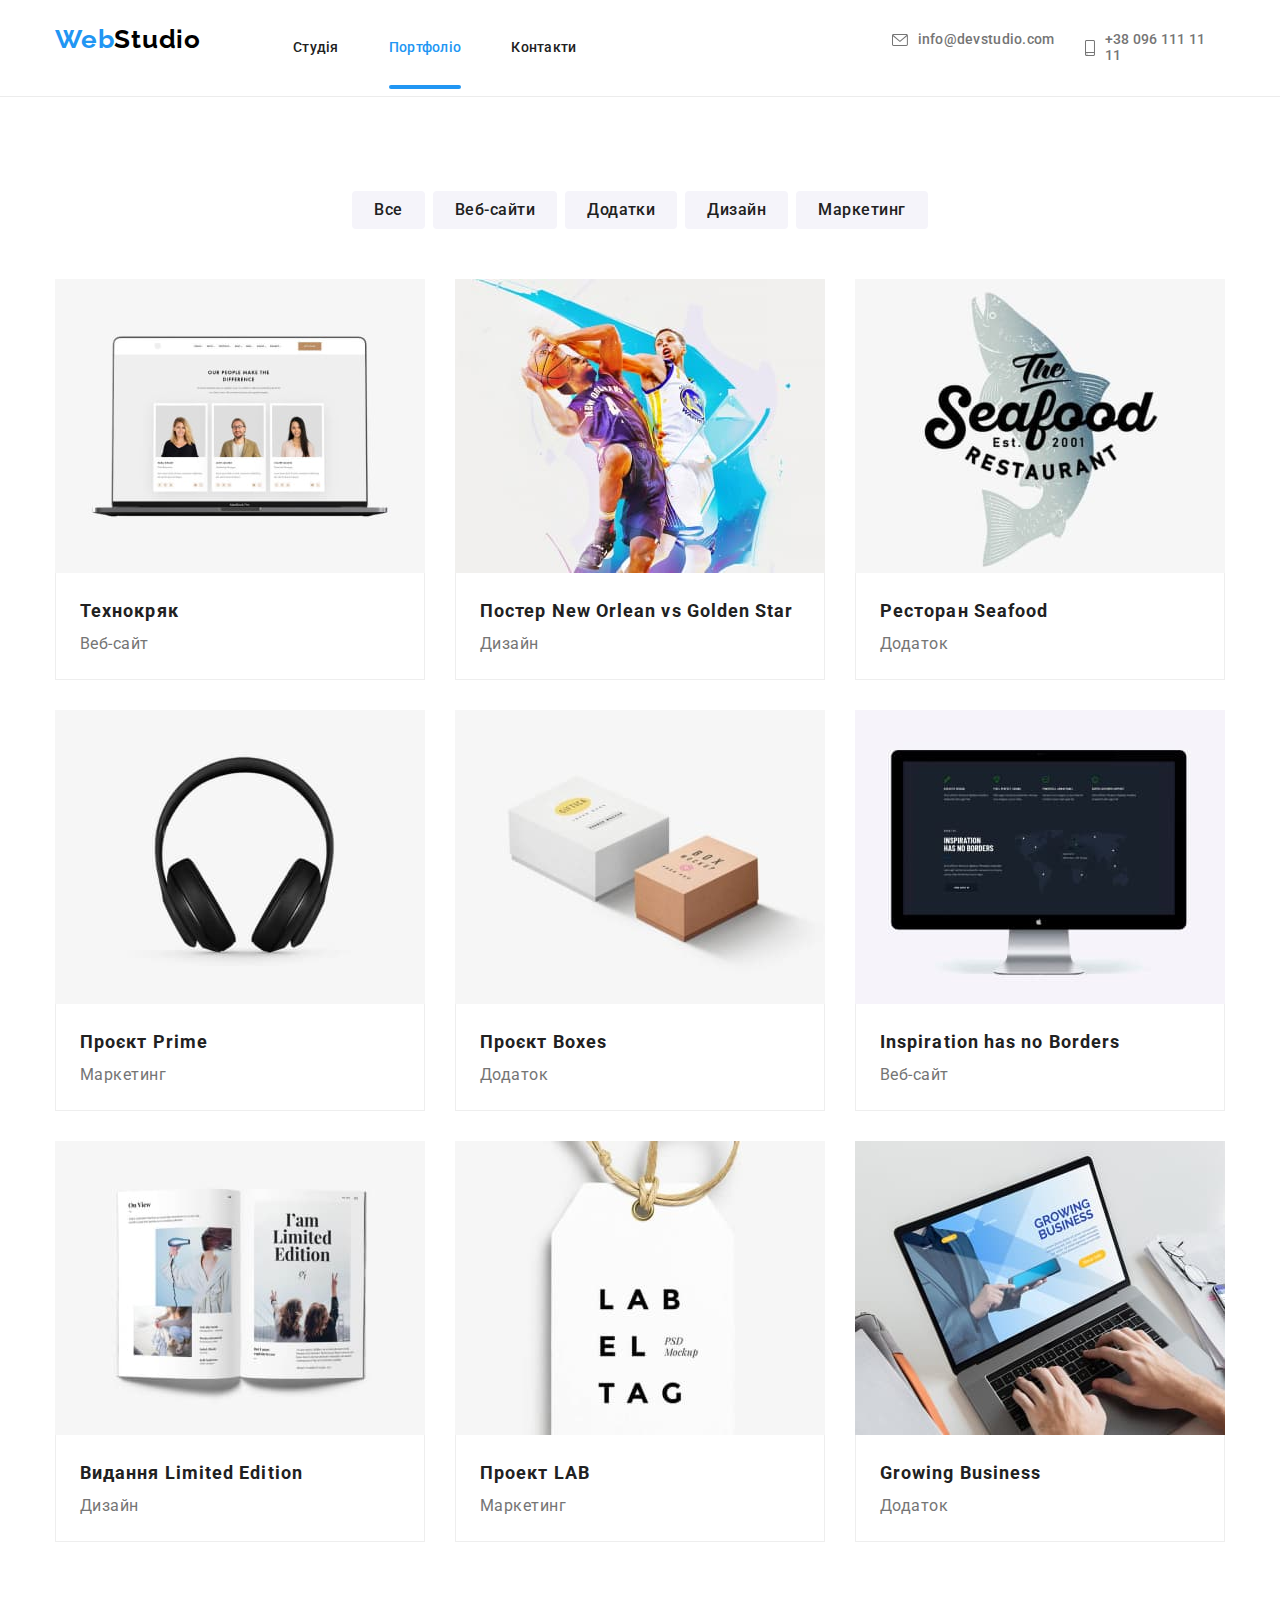
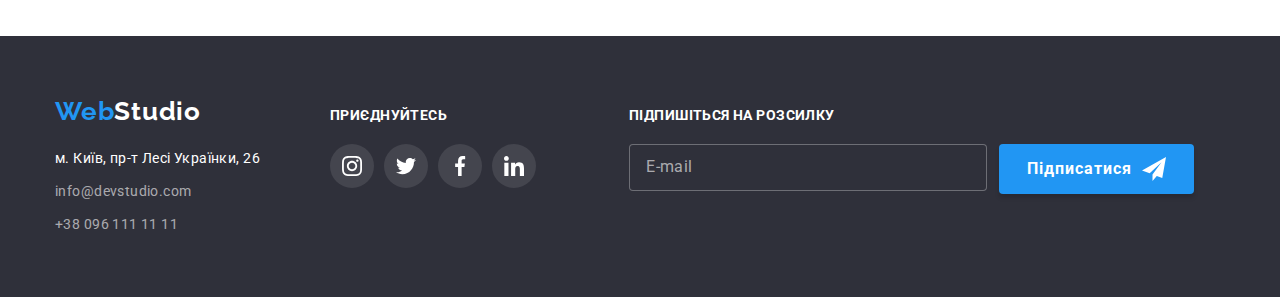
==== commit 72a1ef3e: "portfolio mobile complite" ====
--- a/portfolio.html
+++ b/portfolio.html
@@ -23,40 +23,64 @@
 <body>
 	<header class="header">
 		<div class="container header__container">
-			<a class="logo header__logo" href="./index.html" lang="en">Web<span
-					class="logo__span logo__span--black">Studio</span></a>
-			<div class="header__wrapper">
-				<nav class="nav">
-					<ul class="nav__list">
-						<li class="nav__item">
-							<a class="nav__link link" href="./index.html">Студія</a>
-						</li>
-						<li class="nav__item">
-							<a class="nav__link link link--current" href="./portfolio.html">Портфоліо</a>
-						</li>
-						<li class="nav__item">
-							<a class="nav__link link" href="#">Контакти</a>
+			<div class="menu js-menu-container">
+				<a class="logo header__logo" href="./index.html" lang="en">
+					Web<span class="logo__span logo__span--black">Studio</span>
+				</a>
+				<button class="menu__button js-open-menu js-close-menu" type="button" aria-expanded="false"
+					aria-controls="header-wrapper">
+					<svg width="40" height="40" aria-label="Перемикач мобільного меню">
+						<use class="icon-cross" href="./images/icons.svg#icon-cross"></use>
+						<use class="icon-menu" href="./images/icons.svg#icon-menu"></use>
+					</svg>
+				</button>
+				<div class="header__wrapper" id="header-wrapper">
+					<nav class="nav">
+						<ul class="nav__list">
+							<li class="nav__item">
+								<a class="link nav__link" href="./index.html">Студія</a>
+							</li>
+							<li class="nav__item">
+								<a class="link nav__link link--current" href="./portfolio.html">Портфоліо</a>
+							</li>
+							<li class="nav__item">
+								<a class="link nav__link" href="#">Контакти</a>
+							</li>
+						</ul>
+					</nav>
+					<ul class="contacts">
+						<li class="contacts__item">
+							<a class="contacts__link link" href="mailto:info@devstudio.com" lang="en">
+								<svg class="contacts__icon" width="16" height="12">
+									<use href="./images/icons.svg#icon-envelope"></use>
+								</svg>
+								info@devstudio.com
+							</a>
+						</li>
+						<li class="contacts__item">
+							<a class="contacts__link link" href="tel:+380961111111">
+								<svg class="contacts__icon" width="10" height="16">
+									<use href="./images/icons.svg#icon-smartphone"></use>
+								</svg>
+								+38 096 111 11 11
+							</a>
 						</li>
 					</ul>
-				</nav>
-				<ul class="contacts">
-					<li class="contacts__item">
-						<a class="contacts__link link" href="mailto:info@devstudio.com" lang="en">
-							<svg class="contacts__icon" width="16" height="12">
-								<use href="./images/icons.svg#icon-envelope"></use>
-							</svg>
-							info@devstudio.com
-						</a>
-					</li>
-					<li class="contacts__item">
-						<a class="contacts__link link" href="tel:+380961111111">
-							<svg class="contacts__icon" width="10" height="16">
-								<use href="./images/icons.svg#icon-smartphone"></use>
-							</svg>
-							+38 096 111 11 11
-						</a>
-					</li>
-				</ul>
+					<ul class="header-social">
+						<li class="header-social__item">
+							<a class="header-social__link" href="#">Instagram</a>
+						</li>
+						<li class="header-social__item">
+							<a class="header-social__link" href="#">Twitter</a>
+						</li>
+						<li class="header-social__item">
+							<a class="header-social__link" href="#">Facebook</a>
+						</li>
+						<li class="header-social__item">
+							<a class="header-social__link" href="#">LinkedIn</a>
+						</li>
+					</ul>
+				</div>
 			</div>
 		</div>
 	</header>
@@ -279,60 +303,62 @@
 
 	<footer class="footer">
 		<div class="container footer__container">
-			<div class="footer-contacts">
-				<a class="logo footer__logo" href="./index.html" lang="en">Web<span
-						class="logo__span logo__span--white">Studio</span></a>
-				<address class="address">
-					<ul class="address-list">
-						<li class="address__item">
-							<a class="address__map-link link" href="https://goo.gl/maps/5xT6Rg2jsyuAcH8N7"
-								target="_blank" rel="noopener noreferrer nofollow">
-								м. Київ, пр-т Лесі Українки, 26
-							</a>
-						</li>
-						<li class="address__item">
-							<a class="address__link link" href="mailto:info@devstudio.com" lang="en">
-								info@devstudio.com
-							</a>
-						</li>
-						<li class="address__item">
-							<a class="address__link link" href="tel:+380961111111">+38 096 111 11 11</a>
+			<div class="footer-wrapper">
+				<div class="footer-contacts">
+					<a class="logo footer__logo" href="./index.html" lang="en">Web<span
+							class="logo__span logo__span--white">Studio</span></a>
+					<address class="address">
+						<ul class="address-list">
+							<li class="address__item">
+								<a class="address__map-link link" href="https://goo.gl/maps/5xT6Rg2jsyuAcH8N7"
+									target="_blank" rel="noopener noreferrer nofollow">
+									м. Київ, пр-т Лесі Українки, 26
+								</a>
+							</li>
+							<li class="address__item">
+								<a class="address__link link" href="mailto:info@devstudio.com" lang="en">
+									info@devstudio.com
+								</a>
+							</li>
+							<li class="address__item">
+								<a class="address__link link" href="tel:+380961111111">+38 096 111 11 11</a>
+							</li>
+						</ul>
+					</address>
+				</div>
+				<div class="footer-social">
+					<p class="footer-social__title">приєднуйтесь</p>
+					<ul class="footer-social__list">
+						<li class="footer-social__item">
+							<a class="footer-social__link" href="#" rel="noopener noreferrer nofollow">
+								<svg class="footer-social__icon" width="20" height="20">
+									<use href="./images/icons.svg#icon-instagram"></use>
+								</svg>
+							</a>
+						</li>
+						<li class="footer-social__item">
+							<a class="footer-social__link" href="#" rel="noopener noreferrer nofollow">
+								<svg class="footer-social__icon" width="20" height="20">
+									<use href="./images/icons.svg#icon-twitter"></use>
+								</svg>
+							</a>
+						</li>
+						<li class="footer-social__item">
+							<a class="footer-social__link" href="#" rel="noopener noreferrer nofollow">
+								<svg class="footer-social__icon" width="20" height="20">
+									<use href="./images/icons.svg#icon-facebook"></use>
+								</svg>
+							</a>
+						</li>
+						<li class="footer-social__item">
+							<a class="footer-social__link" href="#" rel="noopener noreferrer nofollow">
+								<svg class="footer-social__icon" width="20" height="20">
+									<use href="./images/icons.svg#icon-linkedin"></use>
+								</svg>
+							</a>
 						</li>
 					</ul>
-				</address>
-			</div>
-			<div class="footer-social">
-				<p class="footer-social__title">приєднуйтесь</p>
-				<ul class="footer-social__list">
-					<li class="footer-social__item">
-						<a class="footer-social__link" href="#" rel="noopener noreferrer nofollow">
-							<svg class="footer-social__icon" width="20" height="20">
-								<use href="./images/icons.svg#icon-instagram"></use>
-							</svg>
-						</a>
-					</li>
-					<li class="footer-social__item">
-						<a class="footer-social__link" href="#" rel="noopener noreferrer nofollow">
-							<svg class="footer-social__icon" width="20" height="20">
-								<use href="./images/icons.svg#icon-twitter"></use>
-							</svg>
-						</a>
-					</li>
-					<li class="footer-social__item">
-						<a class="footer-social__link" href="#" rel="noopener noreferrer nofollow">
-							<svg class="footer-social__icon" width="20" height="20">
-								<use href="./images/icons.svg#icon-facebook"></use>
-							</svg>
-						</a>
-					</li>
-					<li class="footer-social__item">
-						<a class="footer-social__link" href="#" rel="noopener noreferrer nofollow">
-							<svg class="footer-social__icon" width="20" height="20">
-								<use href="./images/icons.svg#icon-linkedin"></use>
-							</svg>
-						</a>
-					</li>
-				</ul>
+				</div>
 			</div>
 			<form class="footer-form" autocomplete="off">
 				<p class="footer-form__title">Підпишіться на розсилку</p>
@@ -348,6 +374,8 @@
 			</form>
 		</div>
 	</footer>
+
+	<script src="./js/mobile-menu.js"></script>
 </body>
 
 </html>--- a/css/main.min.css
+++ b/css/main.min.css
@@ -1 +1 @@
-*{padding:0;margin:0;border:0}*,*:before,*:after{-webkit-box-sizing:border-box;box-sizing:border-box}:focus,:active{outline:none}a:focus,a:active{outline:none}nav,footer,header,aside{display:block}html,body{height:100%;width:100%;font-size:100%;line-height:1;font-size:14px;-ms-text-size-adjust:100%;-moz-text-size-adjust:100%;-webkit-text-size-adjust:100%}input,button,textarea{font-family:inherit}input::-ms-clear{display:none}button{cursor:pointer}button::-moz-focus-inner{padding:0;border:0}a,a:visited{text-decoration:none}a:hover{text-decoration:none}ul li{list-style:none}img{vertical-align:top}h1,h2,h3,h4,h5,h6{font-size:inherit;font-weight:400}.visually-hidden{position:absolute;width:1px;height:1px;margin:-1px;border:0;padding:0;white-space:nowrap;-webkit-clip-path:inset(100%);clip-path:inset(100%);clip:rect(0 0 0 0);overflow:hidden}body{font-family:"Roboto",sans-serif;color:#212121}.container{margin-left:auto;margin-right:auto;padding-left:15px;padding-right:15px}@media screen and (min-width: 480px){.container{width:480px}}@media screen and (min-width: 1200px){.container{width:1200px}}.link{-webkit-transition:color 250ms cubic-bezier(0.4, 0, 0.2, 1);transition:color 250ms cubic-bezier(0.4, 0, 0.2, 1)}.link:hover,.link:focus{color:#2196f3}.logo{font-family:"Raleway",sans-serif;font-weight:700;font-size:26px;line-height:1.19;letter-spacing:.03em;color:#2196f3}.logo__span--black{color:#000}.logo__span--white{color:#fff}.header{position:relative;font-weight:500;line-height:1.14;letter-spacing:.02em;background-color:#fff;border-bottom:1px solid #ececec}.header__container{display:-webkit-box;display:-ms-flexbox;display:flex;-webkit-box-pack:justify;-ms-flex-pack:justify;justify-content:space-between;-webkit-box-align:center;-ms-flex-align:center;align-items:center}.header__logo{display:inline-block;padding:16px 0}@media screen and (max-width: 1200px){.header__logo{font-size:24px;line-height:1.1666666667}}@media screen and (min-width: 1200px){.header__logo{margin-right:92px;padding-top:24px;padding-bottom:25px}}.menu__button{display:-webkit-inline-box;display:-ms-inline-flexbox;display:inline-flex;background-color:rgba(0,0,0,0)}.menu__button .icon-cross{display:none}.menu__button--is-open .icon-cross{display:block}.menu__button--is-open .icon-menu{display:none}@media screen and (min-width: 768px){.menu__button{display:none}}.header__wrapper{background-color:#fff}@media screen and (max-width: 767px){.header__wrapper{position:absolute;top:100%;left:0;width:100%;height:796px;display:none}.menu__button--is-open .header__wrapper{display:block}}@media screen and (min-width: 1200px){.header__wrapper{display:-webkit-box;display:-ms-flexbox;display:flex}}@media screen and (min-width: 1200px){.nav{margin-right:315px}}@media screen and (min-width: 1200px){.nav__list{display:-webkit-box;display:-ms-flexbox;display:flex;gap:50px}}@media screen and (min-width: 1200px){.nav__item{position:relative}}.nav__link{color:#212121}@media screen and (max-width: 767px){.nav__link{font-weight:500;font-size:40px;line-height:1.175;letter-spacing:.02em}}@media screen and (min-width: 1200px){.nav__link{display:block;padding-top:32px;padding-bottom:32px}}.link--current{color:#2196f3}@media screen and (min-width: 1200px){.link--current::after{content:"";position:absolute;bottom:-1px;left:0;width:100%;height:4px;background-color:#2196f3;border-radius:2px}}@media screen and (min-width: 1200px){.contacts{display:-webkit-box;display:-ms-flexbox;display:flex;gap:30px}}.contacts__link{color:#757575}@media screen and (min-width: 1200px){.contacts__link{display:-webkit-box;display:-ms-flexbox;display:flex;-webkit-box-align:center;-ms-flex-align:center;align-items:center;padding-top:32px;padding-bottom:32px}}.contacts__icon{fill:currentColor}@media screen and (min-width: 1200px){.contacts__icon{margin-right:10px}}.overlay-hero{height:400px;margin-left:auto;margin-right:auto;background:rgba(47,48,58,.4);background-image:-webkit-gradient(linear, left top, right top, from(rgba(47, 48, 58, 0.4)), to(rgba(47, 48, 58, 0.4))),url(../images/hero/overlay.jpg);background-image:linear-gradient(to right, rgba(47, 48, 58, 0.4), rgba(47, 48, 58, 0.4)),url(../images/hero/overlay.jpg);background-color:#2f303a}@media screen and (min-width: 1200px){.overlay-hero{height:600px;max-width:1600px}}.hero{text-align:center;padding:118px 0}@media screen and (min-width: 1200px){.hero{padding:200px 0}}.hero__title{margin-left:auto;margin-right:auto;margin-bottom:30px;font-weight:900;letter-spacing:.06em;font-size:26px;line-height:1.6153846154;text-transform:uppercase;color:#fff}@media screen and (min-width: 1200px){.hero__title{max-width:696px;font-size:44px;line-height:1.36}}.hero__btn{padding:10px 24px;font-weight:700;font-size:16px;line-height:1.875;letter-spacing:.06em;color:#fff;background-color:#2196f3;-webkit-box-shadow:0px 4px 4px rgba(0,0,0,.15);box-shadow:0px 4px 4px rgba(0,0,0,.15);border-radius:4px;-webkit-transition:background-color 250ms cubic-bezier(0.4, 0, 0.2, 1);transition:background-color 250ms cubic-bezier(0.4, 0, 0.2, 1)}@media screen and (min-width: 1200px){.hero__btn{padding:10px 32px}}.hero__btn:hover,.hero__btn:focus{background-color:#188ce8}.benefits{padding:60px 0;background-color:#fff}@media screen and (min-width: 1200px){.benefits{padding-top:94px;padding-bottom:94px}}.benefits__list{letter-spacing:.03em}@media screen and (min-width: 1200px){.benefits__list{display:-webkit-box;display:-ms-flexbox;display:flex;-ms-flex-wrap:wrap;flex-wrap:wrap;gap:30px}}@media screen and (min-width: 1200px){.benefits__item{-ms-flex-preferred-size:calc((100% - 90px)/4);flex-basis:calc((100% - 90px)/4)}}.benefits__thumb{display:-webkit-box;display:-ms-flexbox;display:flex;padding:25px 190px;margin-bottom:30px;background-color:#f5f4fa;border-radius:4px}@media screen and (min-width: 1200px){.benefits__thumb{padding:25px 100px}}.benefits__name{margin-bottom:10px;font-weight:700;line-height:1.14;text-transform:uppercase;color:#212121}@media screen and (max-width: 767px){.benefits__name{text-align:center}}.benefits__descrpt{line-height:1.71;color:#757575}@media screen and (max-width: 767px){.benefits__descrpt{margin-bottom:30px}}.example{padding-bottom:94px;background-color:#fff}@media screen and (max-width: 1200px){.example{display:none}}.example__title{margin-bottom:50px;font-weight:700;font-size:36px;line-height:1.16;text-align:center;letter-spacing:.03em;color:#212121}.example__list{display:-webkit-box;display:-ms-flexbox;display:flex;gap:30px}.example__item{position:relative}.example__item::before{content:"";position:absolute;bottom:0;left:0;height:70px;width:100%;background-color:rgba(47,48,58,.8)}.example__name{position:absolute;bottom:27px;left:50%;-webkit-transform:translateX(-50%);transform:translateX(-50%);font-weight:700;line-height:16px;letter-spacing:.03em;text-transform:uppercase;color:#fff}.team{padding:60px 0;background-color:#f5f4fa;letter-spacing:.03em}@media screen and (min-width: 1200px){.team{padding:94px 0}}.team__title{margin-bottom:30px;font-size:28px;line-height:1.1785714286;font-weight:700;text-align:center;color:#212121}@media screen and (min-width: 1200px){.team__title{margin-bottom:50px;font-size:36px;line-height:1.16}}@media screen and (min-width: 1200px){.team__list{display:-webkit-box;display:-ms-flexbox;display:flex;gap:30px}}.team__item{font-size:16px;line-height:1.1875;background-color:#fff;text-align:center;-webkit-box-shadow:0px 1px 3px rgba(0,0,0,.12),0px 1px 1px rgba(0,0,0,.14),0px 2px 1px rgba(0,0,0,.2);box-shadow:0px 1px 3px rgba(0,0,0,.12),0px 1px 1px rgba(0,0,0,.14),0px 2px 1px rgba(0,0,0,.2);border-radius:0px 0px 4px 4px}@media screen and (max-width: 767px){.team__item{margin-bottom:30px}}.member__info{padding:30px 122px 24px}@media screen and (min-width: 1200px){.member__info{padding:30px 32px}}.member__name{margin-bottom:10px;font-weight:500;color:#212121}.member__position{margin-bottom:16px;color:#757575}.social{display:-webkit-box;display:-ms-flexbox;display:flex;gap:10px}.social__item{-ms-flex-preferred-size:calc((100% - 30px)/4);flex-basis:calc((100% - 30px)/4)}.social__link{display:-webkit-box;display:-ms-flexbox;display:flex;-webkit-box-align:center;-ms-flex-align:center;align-items:center;padding:12px;border-radius:50%;color:#afb1b8;-webkit-transition:color 250ms cubic-bezier(0.4, 0, 0.2, 1),background-color 250ms cubic-bezier(0.4, 0, 0.2, 1);transition:color 250ms cubic-bezier(0.4, 0, 0.2, 1),background-color 250ms cubic-bezier(0.4, 0, 0.2, 1)}.social__link:hover,.social__link:focus{color:#fff;background-color:#2196f3}.social__icon{fill:currentColor}.clients{padding:60px 0}@media screen and (min-width: 1200px){.clients{padding:94px 0}}.clients__title{margin-bottom:30px;font-size:28px;line-height:1.1785714286;font-weight:700;text-align:center;letter-spacing:.03em;color:#212121}@media screen and (min-width: 1200px){.clients__title{margin-bottom:50px;font-size:36px;line-height:1.16}}.clients__list{display:-webkit-box;display:-ms-flexbox;display:flex;gap:30px}@media screen and (max-width: 1200px){.clients__list{-ms-flex-wrap:wrap;flex-wrap:wrap}}.clients__item{width:calc((100% - 30px)/2)}@media screen and (min-width: 1200px){.clients__item{width:calc((100% - 150px)/6)}}.clients__link{display:inline-block;padding:16px 52px;color:#afb1b8;border:1px solid #afb1b8;border-radius:4px;-webkit-transition:color 250ms cubic-bezier(0.4, 0, 0.2, 1),border-color 250ms cubic-bezier(0.4, 0, 0.2, 1);transition:color 250ms cubic-bezier(0.4, 0, 0.2, 1),border-color 250ms cubic-bezier(0.4, 0, 0.2, 1)}@media screen and (min-width: 1200px){.clients__link{padding:16px 32px}}.clients__link:hover,.clients__link:focus{color:#2196f3;border-color:#2196f3}.clients__logo{fill:currentColor}.footer{padding-top:60px;padding-bottom:60px;background-color:#2f303a}@media screen and (max-width: 767px){.footer__container{text-align:center}}@media screen and (min-width: 1200px){.footer__container{display:-webkit-box;display:-ms-flexbox;display:flex;-webkit-box-align:baseline;-ms-flex-align:baseline;align-items:baseline}}@media screen and (min-width: 1200px){.footer-contacts{margin-right:70px}}.footer__logo{display:inline-block;margin-bottom:20px}@media screen and (max-width: 1200px){.footer__logo{font-size:24px;line-height:1.1666666667}}.address{font-style:normal}@media screen and (max-width: 767px){.address{margin-bottom:60px}}.address-list{line-height:1.71;letter-spacing:.03em}.address__item:not(:last-child){margin-bottom:8px}@media screen and (min-width: 1200px){.address__item:not(:last-child){margin-bottom:9px}}.address__map-link{color:#fff}.address__link{color:rgba(255,255,255,.6)}@media screen and (max-width: 767px){.footer-social{width:206px;margin:0 auto;margin-bottom:60px}}.footer-social__title{margin-bottom:20px;font-weight:700;line-height:1.14;letter-spacing:.03em;text-transform:uppercase;color:#fff}.footer-social__list{display:-webkit-box;display:-ms-flexbox;display:flex;gap:10px}.footer-social__item{-ms-flex-preferred-size:calc((100% - 30px)/4);flex-basis:calc((100% - 30px)/4)}.footer-social__link{display:-webkit-inline-box;display:-ms-inline-flexbox;display:inline-flex;-webkit-box-align:center;-ms-flex-align:center;align-items:center;padding:12px;color:#fff;background-color:rgba(255,255,255,.1);border-radius:50%;-webkit-transition:background-color 250ms cubic-bezier(0.4, 0, 0.2, 1);transition:background-color 250ms cubic-bezier(0.4, 0, 0.2, 1)}.footer-social__link:hover,.footer-social__link:focus{background-color:#2196f3}.footer-social__icon{fill:currentColor}@media screen and (min-width: 1200px){.footer-form{margin-left:93px}}.footer-form__title{margin-bottom:20px;font-weight:700;line-height:1.14;letter-spacing:.03em;text-transform:uppercase;color:#fff}@media screen and (min-width: 1200px){.form-wrapper{display:-webkit-box;display:-ms-flexbox;display:flex}}.footer-form__input{width:450px;margin-bottom:20px;padding-top:15px;padding-bottom:15px;padding-left:16px;color:#fff;background-color:#2f303a;border:1px solid rgba(255,255,255,.3);border-radius:4px}@media screen and (min-width: 1200px){.footer-form__input{width:358px;margin-right:12px}}.footer-form__input::-webkit-input-placeholder{font-size:16px;line-height:1.25;letter-spacing:.03em;color:rgba(255,255,255,.6)}.footer-form__input::-moz-placeholder{font-size:16px;line-height:1.25;letter-spacing:.03em;color:rgba(255,255,255,.6)}.footer-form__input:-ms-input-placeholder{font-size:16px;line-height:1.25;letter-spacing:.03em;color:rgba(255,255,255,.6)}.footer-form__input::-ms-input-placeholder{font-size:16px;line-height:1.25;letter-spacing:.03em;color:rgba(255,255,255,.6)}.footer-form__input::placeholder{font-size:16px;line-height:1.25;letter-spacing:.03em;color:rgba(255,255,255,.6)}.footer-form__btn{display:-webkit-box;display:-ms-flexbox;display:flex;-webkit-box-align:center;-ms-flex-align:center;align-items:center;padding:10px 28px;height:50px;color:#fff;background-color:#2196f3;-webkit-box-shadow:0px 4px 4px rgba(0,0,0,.15);box-shadow:0px 4px 4px rgba(0,0,0,.15);border-radius:4px;-webkit-transition:background-color 250ms cubic-bezier(0.4, 0, 0.2, 1);transition:background-color 250ms cubic-bezier(0.4, 0, 0.2, 1)}@media screen and (max-width: 1200px){.footer-form__btn{margin-right:auto;margin-left:auto}}@media screen and (max-width: 767px){.footer-form__btn{padding-left:31px}}.footer-form__btn:hover,.footer-form__btn:focus{background-color:#188ce8}.footer-form__span{margin-right:12px;font-weight:700;font-size:16px;line-height:1.875;letter-spacing:.06em}@media screen and (min-width: 1200px){.footer-form__span{margin-right:10px}}.footer-form__icon{fill:currentColor}.backdrop{position:fixed;top:0;left:0;width:100%;height:100%;background-color:rgba(0,0,0,.2);opacity:1;-webkit-transition:opacity 250ms cubic-bezier(0.4, 0, 0.2, 1),visibility 250ms cubic-bezier(0.4, 0, 0.2, 1);transition:opacity 250ms cubic-bezier(0.4, 0, 0.2, 1),visibility 250ms cubic-bezier(0.4, 0, 0.2, 1)}.backdrop.backdrop--is-hidden{opacity:0;pointer-events:none;visibility:hidden}.modal{position:absolute;top:50%;left:50%;min-height:581px;min-width:528px;padding:40px;background-color:#fff;-webkit-box-shadow:0px 1px 3px rgba(0,0,0,.12),0px 1px 1px rgba(0,0,0,.14),0px 2px 1px rgba(0,0,0,.2);box-shadow:0px 1px 3px rgba(0,0,0,.12),0px 1px 1px rgba(0,0,0,.14),0px 2px 1px rgba(0,0,0,.2);border-radius:4px;-webkit-transform:translate(-50%, -50%) scale(1);transform:translate(-50%, -50%) scale(1);-webkit-transition:-webkit-transform 250ms cubic-bezier(0.4, 0, 0.2, 1);transition:-webkit-transform 250ms cubic-bezier(0.4, 0, 0.2, 1);transition:transform 250ms cubic-bezier(0.4, 0, 0.2, 1);transition:transform 250ms cubic-bezier(0.4, 0, 0.2, 1), -webkit-transform 250ms cubic-bezier(0.4, 0, 0.2, 1)}.backdrop.backdrop--is-hidden .modal{-webkit-transform:translate(-50%, -50%) scale(0.9);transform:translate(-50%, -50%) scale(0.9)}.modal__close-btn{position:absolute;top:8px;right:8px;display:-webkit-box;display:-ms-flexbox;display:flex;-webkit-box-align:center;-ms-flex-align:center;align-items:center;padding:6px;border:1px solid rgba(0,0,0,.1);border-radius:50%;color:#000;background-color:#fff;-webkit-transition:color 250ms cubic-bezier(0.4, 0, 0.2, 1);transition:color 250ms cubic-bezier(0.4, 0, 0.2, 1)}.modal__close-btn:hover,.modal__close-btn:focus{color:#2196f3}.modal__close{fill:currentColor}.modal__title{margin-bottom:12px;text-align:center;font-weight:700;font-size:20px;line-height:1.15;letter-spacing:.03em;color:#212121}.form__label{display:block;margin-bottom:4px;font-size:12px;line-height:1.16;letter-spacing:.01em;color:#757575}.input-wrapper{position:relative}.form__input{display:block;width:100%;padding-top:11px;padding-bottom:11px;padding-left:42px;margin-bottom:10px;border:1px solid rgba(33,33,33,.2);border-radius:4px}.form__input:hover,.form__input:focus{border-color:#2196f3}.form__icon{pointer-events:none;position:absolute;top:50%;left:12px;-webkit-transform:translateY(-50%);transform:translateY(-50%);-webkit-transition:fill 250ms cubic-bezier(0.4, 0, 0.2, 1);transition:fill 250ms cubic-bezier(0.4, 0, 0.2, 1)}.input-wrapper:focus-within .form__icon,.form__input:hover+.form__icon{fill:#2196f3}.form__comment-field{display:block;margin-bottom:20px}.form__textarea{resize:none;display:block;width:100%;height:120px;padding:12px 16px;border:1px solid rgba(33,33,33,.2);border-radius:4px}.form__textarea:hover,.form__textarea:focus{border-color:#2196f3}.form__policy-field{display:-webkit-box;display:-ms-flexbox;display:flex;-webkit-box-align:center;-ms-flex-align:center;align-items:center;margin-bottom:30px;cursor:pointer}.form__checkbox{-webkit-appearance:none;-moz-appearance:none;appearance:none}.form__checkbox-icon{display:inline-block;margin-right:7px;border:2px solid #212121;border-radius:2px}.form__checkbox:checked+.form__checkbox-icon{border:none;background-color:#2196f3}.form__policy{line-height:1.71;letter-spacing:.03em;color:#757575}.form__policy-link{text-decoration:underline;color:#2196f3}.form__submit{display:block;padding:10px 52px;margin-left:auto;margin-right:auto;font-weight:700;font-size:16px;line-height:30px;letter-spacing:.06em;color:#fff;background-color:#2196f3;-webkit-box-shadow:0px 4px 4px rgba(0,0,0,.15);box-shadow:0px 4px 4px rgba(0,0,0,.15);border-radius:4px;-webkit-transition:background-color 250ms cubic-bezier(0.4, 0, 0.2, 1);transition:background-color 250ms cubic-bezier(0.4, 0, 0.2, 1)}.form__submit:hover,.form__submit:focus{background-color:#188ce8}.portfolio{padding-top:94px;padding-bottom:94px;background-color:#fff}.filter{display:-webkit-box;display:-ms-flexbox;display:flex;-webkit-box-pack:center;-ms-flex-pack:center;justify-content:center;gap:8px;margin-bottom:50px}.filter__button{padding:6px 22px;font-weight:500;font-size:16px;line-height:1.625;text-align:center;letter-spacing:.03em;color:#212121;background-color:#f5f4fa;border-radius:4px;-webkit-transition:color 250ms cubic-bezier(0.4, 0, 0.2, 1),background-color 250ms cubic-bezier(0.4, 0, 0.2, 1),-webkit-box-shadow 250ms cubic-bezier(0.4, 0, 0.2, 1);transition:color 250ms cubic-bezier(0.4, 0, 0.2, 1),background-color 250ms cubic-bezier(0.4, 0, 0.2, 1),-webkit-box-shadow 250ms cubic-bezier(0.4, 0, 0.2, 1);transition:color 250ms cubic-bezier(0.4, 0, 0.2, 1),background-color 250ms cubic-bezier(0.4, 0, 0.2, 1),box-shadow 250ms cubic-bezier(0.4, 0, 0.2, 1);transition:color 250ms cubic-bezier(0.4, 0, 0.2, 1),background-color 250ms cubic-bezier(0.4, 0, 0.2, 1),box-shadow 250ms cubic-bezier(0.4, 0, 0.2, 1),-webkit-box-shadow 250ms cubic-bezier(0.4, 0, 0.2, 1)}.filter__button:hover,.filter__button:focus{color:#fff;background-color:#2196f3;-webkit-box-shadow:0px 3px 1px rgba(0,0,0,.1),0px 1px 2px rgba(0,0,0,.08),0px 2px 2px rgba(0,0,0,.12);box-shadow:0px 3px 1px rgba(0,0,0,.1),0px 1px 2px rgba(0,0,0,.08),0px 2px 2px rgba(0,0,0,.12)}.cards{display:-webkit-box;display:-ms-flexbox;display:flex;-ms-flex-wrap:wrap;flex-wrap:wrap;gap:30px}.cards__link{display:block;-webkit-transition:-webkit-box-shadow 250ms cubic-bezier(0.4, 0, 0.2, 1);transition:-webkit-box-shadow 250ms cubic-bezier(0.4, 0, 0.2, 1);transition:box-shadow 250ms cubic-bezier(0.4, 0, 0.2, 1);transition:box-shadow 250ms cubic-bezier(0.4, 0, 0.2, 1), -webkit-box-shadow 250ms cubic-bezier(0.4, 0, 0.2, 1)}.cards__link:hover,.cards__link:focus{-webkit-box-shadow:0px 1px 1px rgba(0,0,0,.12),0px 4px 4px rgba(0,0,0,.06),1px 4px 6px rgba(0,0,0,.16);box-shadow:0px 1px 1px rgba(0,0,0,.12),0px 4px 4px rgba(0,0,0,.06),1px 4px 6px rgba(0,0,0,.16)}.cards-thumb{position:relative;overflow:hidden}.cards-overlay{position:absolute;top:0;left:0;width:100%;height:100%;background-color:rgba(33,150,243,.9);-webkit-transform:translateY(100%);transform:translateY(100%);-webkit-transition:-webkit-transform 250ms cubic-bezier(0.4, 0, 0.2, 1);transition:-webkit-transform 250ms cubic-bezier(0.4, 0, 0.2, 1);transition:transform 250ms cubic-bezier(0.4, 0, 0.2, 1);transition:transform 250ms cubic-bezier(0.4, 0, 0.2, 1), -webkit-transform 250ms cubic-bezier(0.4, 0, 0.2, 1)}.cards__link:hover .cards-overlay,.cards__link:focus .cards-overlay{-webkit-transform:translateY(0px);transform:translateY(0px)}.cards-overlay__text{position:absolute;top:50%;left:50%;-webkit-transform:translate(-50%, -50%);transform:translate(-50%, -50%);width:100%;padding:0 24px;font-size:18px;line-height:1.55;letter-spacing:.03em;color:#fff}.cards-wrapper{padding:20px 24px;border-bottom:1px solid #eee;border-right:1px solid #eee;border-left:1px solid #eee}.cards__name{font-weight:700;font-size:18px;line-height:2;letter-spacing:.06em;color:#212121}.cards__descrpt{font-size:16px;line-height:1.875;letter-spacing:.03em;color:#757575}/*# sourceMappingURL=main.min.css.map */+*{padding:0;margin:0;border:0}*,*:before,*:after{-webkit-box-sizing:border-box;box-sizing:border-box}:focus,:active{outline:none}a:focus,a:active{outline:none}nav,footer,header,aside{display:block}html,body{height:100%;width:100%;font-size:100%;line-height:1;font-size:14px;-ms-text-size-adjust:100%;-moz-text-size-adjust:100%;-webkit-text-size-adjust:100%}input,button,textarea{font-family:inherit}input::-ms-clear{display:none}button{cursor:pointer}button::-moz-focus-inner{padding:0;border:0}a,a:visited{text-decoration:none}a:hover{text-decoration:none}ul li{list-style:none}img{vertical-align:top}h1,h2,h3,h4,h5,h6{font-size:inherit;font-weight:400}.visually-hidden{position:absolute;width:1px;height:1px;margin:-1px;border:0;padding:0;white-space:nowrap;-webkit-clip-path:inset(100%);clip-path:inset(100%);clip:rect(0 0 0 0);overflow:hidden}body{font-family:"Roboto",sans-serif;color:#212121}.container{margin-left:auto;margin-right:auto;padding-left:15px;padding-right:15px}@media screen and (min-width: 480px){.container{width:480px}}@media screen and (min-width: 768px){.container{width:768px}}@media screen and (min-width: 1200px){.container{width:1200px}}.link{-webkit-transition:color 250ms cubic-bezier(0.4, 0, 0.2, 1);transition:color 250ms cubic-bezier(0.4, 0, 0.2, 1)}.link:hover,.link:focus{color:#2196f3}.logo{font-family:"Raleway",sans-serif;font-weight:700;font-size:26px;line-height:1.19;letter-spacing:.03em;color:#2196f3}.logo__span--black{color:#000}.logo__span--white{color:#fff}.header{z-index:1;font-weight:500;line-height:1.14;letter-spacing:.02em;background-color:#fff;border-bottom:1px solid #ececec}@media screen and (max-width: 767px){.header{position:relative}}.menu{display:-webkit-box;display:-ms-flexbox;display:flex}@media screen and (max-width: 767px){.menu{-webkit-box-pack:justify;-ms-flex-pack:justify;justify-content:space-between;-webkit-box-align:center;-ms-flex-align:center;align-items:center}}.header__logo{display:inline-block;padding:16px 0}@media screen and (max-width: 767px){.menu__button--is-open .header__logo{opacity:0;pointer-events:none;visibility:hidden}}@media screen and (max-width: 1199px){.header__logo{font-size:24px;line-height:1.1666666667}}@media screen and (min-width: 768px){.header__logo{margin-right:87px;padding:26px 0}}@media screen and (min-width: 1200px){.header__logo{margin-right:92px;padding-top:24px;padding-bottom:25px}}.menu__button{display:-webkit-inline-box;display:-ms-inline-flexbox;display:inline-flex;background-color:rgba(0,0,0,0);-webkit-transition:color 250ms cubic-bezier(0.4, 0, 0.2, 1);transition:color 250ms cubic-bezier(0.4, 0, 0.2, 1)}.menu__button:hover,.menu__button:focus{color:#2196f3}.menu__button .icon-cross{display:none;fill:currentColor}.menu__button--is-open .icon-cross{display:block}.menu__button .icon-menu{fill:currentColor}.menu__button--is-open .icon-menu{display:none}@media screen and (min-width: 768px){.menu__button{display:none}}.header__wrapper{background-color:#fff}@media screen and (max-width: 767px){.header__wrapper{position:absolute;top:100%;left:0;width:100%;height:796px;display:none}.menu__button--is-open .header__wrapper{display:block}}@media screen and (min-width: 768px){.header__wrapper{display:-webkit-box;display:-ms-flexbox;display:flex;-webkit-box-align:center;-ms-flex-align:center;align-items:center}}@media screen and (max-width: 767px){.nav{margin-left:40px;margin-bottom:306px}}@media screen and (min-width: 768px){.nav{margin-right:96px}}@media screen and (min-width: 1200px){.nav{margin-right:315px}}@media screen and (min-width: 768px){.nav__list{display:-webkit-box;display:-ms-flexbox;display:flex;gap:50px}}@media screen and (max-width: 767px){.nav__item:not(:last-child){margin-bottom:32px}}@media screen and (min-width: 768px){.nav__item{position:relative}}.nav__link{color:#212121}@media screen and (max-width: 767px){.nav__link{font-weight:500;font-size:40px;line-height:1.175;letter-spacing:.02em}}@media screen and (min-width: 768px){.nav__link{display:block;padding-top:32px;padding-bottom:32px}}.link--current{color:#2196f3}@media screen and (min-width: 768px){.link--current::after{content:"";position:absolute;bottom:-1px;left:0;width:100%;height:4px;background-color:#2196f3;border-radius:2px}}@media screen and (max-width: 767px){.contacts{display:-webkit-box;display:-ms-flexbox;display:flex;-webkit-box-orient:vertical;-webkit-box-direction:normal;-ms-flex-direction:column;flex-direction:column;gap:32px;margin-left:40px;margin-bottom:64px}}@media screen and (min-width: 1200px){.contacts{display:-webkit-box;display:-ms-flexbox;display:flex;gap:30px}}@media screen and (max-width: 767px){.contacts__item{font-weight:500;letter-spacing:.02em}.contacts__item:not(:last-child){-webkit-box-ordinal-group:2;-ms-flex-order:1;order:1}.contacts__item:first-child{font-size:24px;line-height:1.1666666667}.contacts__item:last-child{font-size:34px;line-height:1.1764705882}}@media screen and (max-width: 1199px){.contacts__item{font-size:12px;line-height:1.1666666667}.contacts__item:not(:last-child){margin-bottom:10px}}.contacts__link{display:block;color:#757575}@media screen and (min-width: 1200px){.contacts__link{display:-webkit-box;display:-ms-flexbox;display:flex;-webkit-box-align:center;-ms-flex-align:center;align-items:center;padding-top:32px;padding-bottom:32px}}.contacts__icon{margin-right:8px;fill:currentColor}@media screen and (max-width: 767px){.contacts__icon{display:none}}@media screen and (min-width: 1200px){.contacts__icon{margin-right:10px}}.header-social{display:-webkit-box;display:-ms-flexbox;display:flex;-ms-flex-wrap:wrap;flex-wrap:wrap;margin-left:40px}@media screen and (min-width: 768px){.header-social{display:none}}.header-social__item{display:-webkit-box;display:-ms-flexbox;display:flex;-webkit-box-align:center;-ms-flex-align:center;align-items:center}.header-social__item:not(:last-child)::after{content:"";width:22px;height:1px;background-color:rgba(33,33,33,.2);-webkit-transform:rotate(90deg);transform:rotate(90deg)}.header-social__link{font-weight:500;font-size:18px;line-height:1.2222222222;letter-spacing:.02em;color:#2196f3}.header-social__link:not(:last-child){margin-right:10px}.header-social__link:not(:first-child){margin-left:10px}.header-social__link:hover,.header-social__link:focus{text-decoration:underline}.overlay-hero{height:400px;margin-left:auto;margin-right:auto;background:rgba(47,48,58,.4);background-image:-webkit-gradient(linear, left top, right top, from(rgba(47, 48, 58, 0.4)), to(rgba(47, 48, 58, 0.4))),url(../images/hero/overlay.jpg);background-image:linear-gradient(to right, rgba(47, 48, 58, 0.4), rgba(47, 48, 58, 0.4)),url(../images/hero/overlay.jpg);background-color:#2f303a}@media screen and (min-width: 1200px){.overlay-hero{height:600px;max-width:1600px}}.hero{text-align:center;padding:118px 0}@media screen and (min-width: 1200px){.hero{padding:200px 0}}.hero__title{margin-left:auto;margin-right:auto;margin-bottom:30px;font-weight:900;letter-spacing:.06em;font-size:26px;line-height:1.6153846154;text-transform:uppercase;color:#fff}@media screen and (max-width: 767px){.hero__title{padding:0 15px}}@media screen and (min-width: 768px){.hero__title{max-width:360px}}@media screen and (min-width: 1200px){.hero__title{max-width:696px;font-size:44px;line-height:1.36}}.hero__btn{padding:10px 24px;font-weight:700;font-size:16px;line-height:1.875;letter-spacing:.06em;color:#fff;background-color:#2196f3;-webkit-box-shadow:0px 4px 4px rgba(0,0,0,.15);box-shadow:0px 4px 4px rgba(0,0,0,.15);border-radius:4px;-webkit-transition:background-color 250ms cubic-bezier(0.4, 0, 0.2, 1);transition:background-color 250ms cubic-bezier(0.4, 0, 0.2, 1)}@media screen and (min-width: 1200px){.hero__btn{padding:10px 32px}}.hero__btn:hover,.hero__btn:focus{background-color:#188ce8}.benefits{padding:60px 0;background-color:#fff}@media screen and (min-width: 1200px){.benefits{padding-top:94px;padding-bottom:94px}}.benefits__list{letter-spacing:.03em}@media screen and (min-width: 768px){.benefits__list{display:-webkit-box;display:-ms-flexbox;display:flex;-ms-flex-wrap:wrap;flex-wrap:wrap;row-gap:57px;-webkit-column-gap:30px;-moz-column-gap:30px;column-gap:30px}}@media screen and (min-width: 1200px){.benefits__list{gap:30px}}@media screen and (min-width: 768px){.benefits__item{-ms-flex-preferred-size:calc((100% - 30px)/2);flex-basis:calc((100% - 30px)/2)}}@media screen and (min-width: 1200px){.benefits__item{-ms-flex-preferred-size:calc((100% - 90px)/4);flex-basis:calc((100% - 90px)/4)}}.benefits__thumb{display:-webkit-box;display:-ms-flexbox;display:flex;-webkit-box-pack:center;-ms-flex-pack:center;justify-content:center;margin-bottom:30px;padding:25px 0;max-width:450px;background-color:#f5f4fa;border-radius:4px}@media screen and (min-width: 1200px){.benefits__thumb{padding:25px 100px}}.benefits__name{margin-bottom:10px;font-weight:700;line-height:1.14;text-transform:uppercase;color:#212121}@media screen and (max-width: 767px){.benefits__name{text-align:center}}.benefits__descrpt{line-height:1.71;color:#757575}@media screen and (max-width: 767px){.benefits__descrpt{margin-bottom:30px}}.example{padding-bottom:94px;background-color:#fff}@media screen and (max-width: 1200px){.example{display:none}}.example__title{margin-bottom:50px;font-weight:700;font-size:36px;line-height:1.16;text-align:center;letter-spacing:.03em;color:#212121}.example__list{display:-webkit-box;display:-ms-flexbox;display:flex;gap:30px}.example__item{position:relative}.example__item::before{content:"";position:absolute;bottom:0;left:0;height:70px;width:100%;background-color:rgba(47,48,58,.8)}.example__name{position:absolute;bottom:27px;left:50%;-webkit-transform:translateX(-50%);transform:translateX(-50%);font-weight:700;line-height:16px;letter-spacing:.03em;text-transform:uppercase;color:#fff}.team{padding:60px 0;background-color:#f5f4fa;letter-spacing:.03em}@media screen and (min-width: 1200px){.team{padding:94px 0}}.team__title{margin-bottom:30px;font-size:28px;line-height:1.1785714286;font-weight:700;text-align:center;color:#212121}@media screen and (min-width: 1200px){.team__title{margin-bottom:50px;font-size:36px;line-height:1.16}}@media screen and (min-width: 768px){.team__list{display:-webkit-box;display:-ms-flexbox;display:flex;-ms-flex-wrap:wrap;flex-wrap:wrap;gap:30px}}.team__item{font-size:16px;line-height:1.1875;background-color:#fff;text-align:center;-webkit-box-shadow:0px 1px 3px rgba(0,0,0,.12),0px 1px 1px rgba(0,0,0,.14),0px 2px 1px rgba(0,0,0,.2);box-shadow:0px 1px 3px rgba(0,0,0,.12),0px 1px 1px rgba(0,0,0,.14),0px 2px 1px rgba(0,0,0,.2);border-radius:0px 0px 4px 4px}@media screen and (max-width: 1199px){.team__item{-ms-flex-preferred-size:calc((100% - 30px)/2);flex-basis:calc((100% - 30px)/2)}}@media screen and (max-width: 767px){.team__item{margin-bottom:30px}}.member__info{padding:30px 0 24px}@media screen and (min-width: 1200px){.member__info{padding:30px 32px}}.member__name{margin-bottom:10px;font-weight:500;color:#212121}.member__position{margin-bottom:16px;color:#757575}.social{display:-webkit-box;display:-ms-flexbox;display:flex;-webkit-box-pack:center;-ms-flex-pack:center;justify-content:center;gap:10px}.social__link{display:-webkit-box;display:-ms-flexbox;display:flex;-webkit-box-align:center;-ms-flex-align:center;align-items:center;padding:12px;border-radius:50%;color:#afb1b8;-webkit-transition:color 250ms cubic-bezier(0.4, 0, 0.2, 1),background-color 250ms cubic-bezier(0.4, 0, 0.2, 1);transition:color 250ms cubic-bezier(0.4, 0, 0.2, 1),background-color 250ms cubic-bezier(0.4, 0, 0.2, 1)}.social__link:hover,.social__link:focus{color:#fff;background-color:#2196f3}.social__icon{fill:currentColor}.clients{padding:60px 0}@media screen and (min-width: 1200px){.clients{padding:94px 0}}.clients__title{margin-bottom:30px;font-size:28px;line-height:1.1785714286;font-weight:700;text-align:center;letter-spacing:.03em;color:#212121}@media screen and (min-width: 1200px){.clients__title{margin-bottom:50px;font-size:36px;line-height:1.16}}.clients__list{display:-webkit-box;display:-ms-flexbox;display:flex;gap:30px}@media screen and (max-width: 1200px){.clients__list{-ms-flex-wrap:wrap;flex-wrap:wrap}}.clients__item{width:calc((100% - 30px)/2)}@media screen and (min-width: 768px){.clients__item{width:calc((100% - 60px)/3)}}.clients__link{display:-webkit-inline-box;display:-ms-inline-flexbox;display:inline-flex;padding:16px 0;width:100%;-webkit-box-pack:center;-ms-flex-pack:center;justify-content:center;color:#afb1b8;border:1px solid #afb1b8;border-radius:4px;-webkit-transition:color 250ms cubic-bezier(0.4, 0, 0.2, 1),border-color 250ms cubic-bezier(0.4, 0, 0.2, 1);transition:color 250ms cubic-bezier(0.4, 0, 0.2, 1),border-color 250ms cubic-bezier(0.4, 0, 0.2, 1)}@media screen and (min-width: 1200px){.clients__link{padding:16px 32px}}.clients__link:hover,.clients__link:focus{color:#2196f3;border-color:#2196f3}.clients__logo{fill:currentColor}.footer{padding-top:60px;padding-bottom:60px;background-color:#2f303a}@media screen and (max-width: 767px){.footer__container{text-align:center}}@media screen and (min-width: 768px)and (max-width: 1199px){.footer__container{padding-left:76px;padding-right:89px}}@media screen and (min-width: 1200px){.footer__container{display:-webkit-box;display:-ms-flexbox;display:flex;-webkit-box-align:baseline;-ms-flex-align:baseline;align-items:baseline}}@media screen and (min-width: 768px)and (max-width: 1199px){.footer-wrapper{display:-webkit-box;display:-ms-flexbox;display:flex;-webkit-box-pack:justify;-ms-flex-pack:justify;justify-content:space-between;margin-bottom:60px;text-align:center}}@media screen and (min-width: 1200px){.footer-wrapper{display:-webkit-box;display:-ms-flexbox;display:flex;-webkit-box-align:baseline;-ms-flex-align:baseline;align-items:baseline}}@media screen and (min-width: 768px){.footer-contacts{margin-right:70px}}@media screen and (min-width: 1200px){.footer-contacts{margin-right:70px}}.footer__logo{display:inline-block;margin-bottom:20px}@media screen and (max-width: 1199px){.footer__logo{font-size:24px;line-height:1.1666666667}}.address{font-style:normal}@media screen and (max-width: 767px){.address{margin-bottom:60px}}.address-list{line-height:1.71;letter-spacing:.03em}.address__item:not(:last-child){margin-bottom:8px}@media screen and (min-width: 1200px){.address__item:not(:last-child){margin-bottom:9px}}.address__map-link{color:#fff}.address__link{color:rgba(255,255,255,.6)}@media screen and (max-width: 767px){.footer-social{width:206px;margin:0 auto;margin-bottom:60px}}.footer-social__title{margin-bottom:20px;font-weight:700;line-height:1.14;letter-spacing:.03em;text-transform:uppercase;color:#fff}.footer-social__list{display:-webkit-box;display:-ms-flexbox;display:flex;gap:10px}.footer-social__item{-ms-flex-preferred-size:calc((100% - 30px)/4);flex-basis:calc((100% - 30px)/4)}.footer-social__link{display:-webkit-inline-box;display:-ms-inline-flexbox;display:inline-flex;-webkit-box-align:center;-ms-flex-align:center;align-items:center;padding:12px;color:#fff;background-color:rgba(255,255,255,.1);border-radius:50%;-webkit-transition:background-color 250ms cubic-bezier(0.4, 0, 0.2, 1);transition:background-color 250ms cubic-bezier(0.4, 0, 0.2, 1)}.footer-social__link:hover,.footer-social__link:focus{background-color:#2196f3}.footer-social__icon{fill:currentColor}@media screen and (min-width: 768px)and (max-width: 1199px){.footer-form{width:450px;margin:0 auto}}@media screen and (min-width: 1200px){.footer-form{margin-left:93px}}.footer-form__title{margin-bottom:20px;font-weight:700;line-height:1.14;letter-spacing:.03em;text-transform:uppercase;color:#fff}@media screen and (min-width: 768px)and (max-width: 1199px){.footer-form__title{text-align:center}}@media screen and (min-width: 1200px){.form-wrapper{display:-webkit-box;display:-ms-flexbox;display:flex}}.footer-form__input{width:100%;margin-bottom:20px;padding-top:15px;padding-bottom:15px;padding-left:16px;color:#fff;background-color:#2f303a;border:1px solid rgba(255,255,255,.3);border-radius:4px}@media screen and (min-width: 1200px){.footer-form__input{width:358px;margin-right:12px}}.footer-form__input::-webkit-input-placeholder{font-size:16px;line-height:1.25;letter-spacing:.03em;color:rgba(255,255,255,.6)}.footer-form__input::-moz-placeholder{font-size:16px;line-height:1.25;letter-spacing:.03em;color:rgba(255,255,255,.6)}.footer-form__input:-ms-input-placeholder{font-size:16px;line-height:1.25;letter-spacing:.03em;color:rgba(255,255,255,.6)}.footer-form__input::-ms-input-placeholder{font-size:16px;line-height:1.25;letter-spacing:.03em;color:rgba(255,255,255,.6)}.footer-form__input::placeholder{font-size:16px;line-height:1.25;letter-spacing:.03em;color:rgba(255,255,255,.6)}.footer-form__btn{display:-webkit-box;display:-ms-flexbox;display:flex;-webkit-box-align:center;-ms-flex-align:center;align-items:center;padding:10px 28px;height:50px;color:#fff;background-color:#2196f3;-webkit-box-shadow:0px 4px 4px rgba(0,0,0,.15);box-shadow:0px 4px 4px rgba(0,0,0,.15);border-radius:4px;-webkit-transition:background-color 250ms cubic-bezier(0.4, 0, 0.2, 1);transition:background-color 250ms cubic-bezier(0.4, 0, 0.2, 1)}@media screen and (max-width: 1200px){.footer-form__btn{margin-right:auto;margin-left:auto}}@media screen and (max-width: 767px){.footer-form__btn{padding-left:31px}}.footer-form__btn:hover,.footer-form__btn:focus{background-color:#188ce8}.footer-form__span{margin-right:12px;font-weight:700;font-size:16px;line-height:1.875;letter-spacing:.06em}@media screen and (min-width: 1200px){.footer-form__span{margin-right:10px}}.footer-form__icon{fill:currentColor}.backdrop{position:fixed;top:0;left:0;width:100%;height:100%;overflow-y:scroll;background-color:rgba(0,0,0,.2);opacity:1;-webkit-transition:opacity 250ms cubic-bezier(0.4, 0, 0.2, 1),visibility 250ms cubic-bezier(0.4, 0, 0.2, 1);transition:opacity 250ms cubic-bezier(0.4, 0, 0.2, 1),visibility 250ms cubic-bezier(0.4, 0, 0.2, 1)}@media screen and (max-width: 767px){.backdrop{padding:93px 15px}}@media screen and (min-width: 768px)and (max-width: 1199px){.backdrop{padding:208px 159px}}.backdrop.backdrop--is-hidden{opacity:0;pointer-events:none;visibility:hidden}.modal{position:relative;padding:40px;background-color:#fff;-webkit-box-shadow:0px 1px 3px rgba(0,0,0,.12),0px 1px 1px rgba(0,0,0,.14),0px 2px 1px rgba(0,0,0,.2);box-shadow:0px 1px 3px rgba(0,0,0,.12),0px 1px 1px rgba(0,0,0,.14),0px 2px 1px rgba(0,0,0,.2);border-radius:4px}@media screen and (min-width: 1200px){.modal{position:absolute;top:50%;left:50%;min-height:581px;min-width:528px;-webkit-transform:translate(-50%, -50%) scale(1);transform:translate(-50%, -50%) scale(1);-webkit-transition:-webkit-transform 250ms cubic-bezier(0.4, 0, 0.2, 1);transition:-webkit-transform 250ms cubic-bezier(0.4, 0, 0.2, 1);transition:transform 250ms cubic-bezier(0.4, 0, 0.2, 1);transition:transform 250ms cubic-bezier(0.4, 0, 0.2, 1), -webkit-transform 250ms cubic-bezier(0.4, 0, 0.2, 1)}.backdrop.backdrop--is-hidden .modal{-webkit-transform:translate(-50%, -50%) scale(0.9);transform:translate(-50%, -50%) scale(0.9)}}.modal__close-btn{position:absolute;top:8px;right:8px;display:-webkit-box;display:-ms-flexbox;display:flex;-webkit-box-align:center;-ms-flex-align:center;align-items:center;padding:6px;border:1px solid rgba(0,0,0,.1);border-radius:50%;color:#000;background-color:#fff;-webkit-transition:color 250ms cubic-bezier(0.4, 0, 0.2, 1);transition:color 250ms cubic-bezier(0.4, 0, 0.2, 1)}.modal__close-btn:hover,.modal__close-btn:focus{color:#2196f3}.modal__close{fill:currentColor}.modal__title{margin-bottom:12px;text-align:center;font-weight:700;font-size:20px;line-height:1.15;letter-spacing:.03em;color:#212121}@media screen and (max-width: 1199px){.modal__title{font-size:20px;line-height:1.5}}.form__label{display:block;margin-bottom:4px;font-size:12px;line-height:1.16;letter-spacing:.01em;color:#757575}.input-wrapper{position:relative}.form__input{display:block;width:100%;padding-top:11px;padding-bottom:11px;padding-left:42px;margin-bottom:10px;border:1px solid rgba(33,33,33,.2);border-radius:4px}.form__input:hover,.form__input:focus{border-color:#2196f3}.form__icon{pointer-events:none;position:absolute;top:50%;left:12px;-webkit-transform:translateY(-50%);transform:translateY(-50%);-webkit-transition:fill 250ms cubic-bezier(0.4, 0, 0.2, 1);transition:fill 250ms cubic-bezier(0.4, 0, 0.2, 1)}.input-wrapper:focus-within .form__icon,.form__input:hover+.form__icon{fill:#2196f3}.form__comment-field{display:block;margin-bottom:20px}.form__textarea{resize:none;display:block;width:100%;height:120px;padding:12px 16px;border:1px solid rgba(33,33,33,.2);border-radius:4px}.form__textarea:hover,.form__textarea:focus{border-color:#2196f3}.form__policy-field{display:-webkit-box;display:-ms-flexbox;display:flex;-webkit-box-align:center;-ms-flex-align:center;align-items:center;margin-bottom:30px;cursor:pointer}.form__checkbox{-webkit-appearance:none;-moz-appearance:none;appearance:none}.form__checkbox-icon{display:inline-block;margin-right:8px;border:2px solid #212121;border-radius:2px}.form__checkbox:checked+.form__checkbox-icon{border:none;background-color:#2196f3}.form__policy{line-height:1.71;letter-spacing:.03em;color:#757575}@media screen and (max-width: 1200px){.form__policy-text{font-size:12px;line-height:1.1666666667}}.form__policy-link{text-decoration:underline;color:#2196f3}.form__submit{display:block;padding:10px 52px;margin-left:auto;margin-right:auto;font-weight:700;font-size:16px;line-height:1.875;letter-spacing:.06em;color:#fff;background-color:#2196f3;-webkit-box-shadow:0px 4px 4px rgba(0,0,0,.15);box-shadow:0px 4px 4px rgba(0,0,0,.15);border-radius:4px;-webkit-transition:background-color 250ms cubic-bezier(0.4, 0, 0.2, 1);transition:background-color 250ms cubic-bezier(0.4, 0, 0.2, 1)}.form__submit:hover,.form__submit:focus{background-color:#188ce8}.portfolio{padding:60px 0;background-color:#fff}@media screen and (min-width: 1200px){.portfolio{padding-top:94px;padding-bottom:94px}}.filter{display:-webkit-box;display:-ms-flexbox;display:flex;margin-bottom:40px}@media screen and (min-width: 460px)and (max-width: 767px){.filter{margin-right:15px}}@media screen and (max-width: 767px){.filter{-ms-flex-wrap:wrap;flex-wrap:wrap;row-gap:15px;-webkit-column-gap:8px;-moz-column-gap:8px;column-gap:8px}}@media screen and (min-width: 768px){.filter{-webkit-box-pack:center;-ms-flex-pack:center;justify-content:center;gap:8px;margin-bottom:30px}}@media screen and (min-width: 1200px){.filter{margin-bottom:50px}}.filter__button{padding:6px 22px;font-weight:500;font-size:16px;line-height:1.625;text-align:center;letter-spacing:.03em;color:#212121;background-color:#f5f4fa;border-radius:4px;-webkit-transition:color 250ms cubic-bezier(0.4, 0, 0.2, 1),background-color 250ms cubic-bezier(0.4, 0, 0.2, 1),-webkit-box-shadow 250ms cubic-bezier(0.4, 0, 0.2, 1);transition:color 250ms cubic-bezier(0.4, 0, 0.2, 1),background-color 250ms cubic-bezier(0.4, 0, 0.2, 1),-webkit-box-shadow 250ms cubic-bezier(0.4, 0, 0.2, 1);transition:color 250ms cubic-bezier(0.4, 0, 0.2, 1),background-color 250ms cubic-bezier(0.4, 0, 0.2, 1),box-shadow 250ms cubic-bezier(0.4, 0, 0.2, 1);transition:color 250ms cubic-bezier(0.4, 0, 0.2, 1),background-color 250ms cubic-bezier(0.4, 0, 0.2, 1),box-shadow 250ms cubic-bezier(0.4, 0, 0.2, 1),-webkit-box-shadow 250ms cubic-bezier(0.4, 0, 0.2, 1)}.filter__button:hover,.filter__button:focus{color:#fff;background-color:#2196f3;-webkit-box-shadow:0px 3px 1px rgba(0,0,0,.1),0px 1px 2px rgba(0,0,0,.08),0px 2px 2px rgba(0,0,0,.12);box-shadow:0px 3px 1px rgba(0,0,0,.1),0px 1px 2px rgba(0,0,0,.08),0px 2px 2px rgba(0,0,0,.12)}@media screen and (min-width: 768px){.cards{display:-webkit-box;display:-ms-flexbox;display:flex;-ms-flex-wrap:wrap;flex-wrap:wrap;gap:30px}}@media screen and (max-width: 767px){.cards__item:not(:last-child){margin-bottom:30px}}.cards__link{display:block;-webkit-transition:-webkit-box-shadow 250ms cubic-bezier(0.4, 0, 0.2, 1);transition:-webkit-box-shadow 250ms cubic-bezier(0.4, 0, 0.2, 1);transition:box-shadow 250ms cubic-bezier(0.4, 0, 0.2, 1);transition:box-shadow 250ms cubic-bezier(0.4, 0, 0.2, 1), -webkit-box-shadow 250ms cubic-bezier(0.4, 0, 0.2, 1)}.cards__link:hover,.cards__link:focus{-webkit-box-shadow:0px 1px 1px rgba(0,0,0,.12),0px 4px 4px rgba(0,0,0,.06),1px 4px 6px rgba(0,0,0,.16);box-shadow:0px 1px 1px rgba(0,0,0,.12),0px 4px 4px rgba(0,0,0,.06),1px 4px 6px rgba(0,0,0,.16)}.cards-thumb{position:relative;overflow:hidden}.cards-overlay{position:absolute;top:0;left:0;width:100%;height:100%;background-color:rgba(33,150,243,.9);-webkit-transform:translateY(100%);transform:translateY(100%);-webkit-transition:-webkit-transform 250ms cubic-bezier(0.4, 0, 0.2, 1);transition:-webkit-transform 250ms cubic-bezier(0.4, 0, 0.2, 1);transition:transform 250ms cubic-bezier(0.4, 0, 0.2, 1);transition:transform 250ms cubic-bezier(0.4, 0, 0.2, 1), -webkit-transform 250ms cubic-bezier(0.4, 0, 0.2, 1)}.cards__link:hover .cards-overlay,.cards__link:focus .cards-overlay{-webkit-transform:translateY(0px);transform:translateY(0px)}.cards-overlay__text{position:absolute;top:50%;left:50%;-webkit-transform:translate(-50%, -50%);transform:translate(-50%, -50%);width:100%;padding:0 24px;font-size:18px;line-height:1.55;letter-spacing:.03em;color:#fff}.cards-wrapper{padding:20px 24px;border-bottom:1px solid #eee;border-right:1px solid #eee;border-left:1px solid #eee}.cards__name{font-weight:700;font-size:18px;line-height:2;letter-spacing:.06em;color:#212121}.cards__descrpt{font-size:16px;line-height:1.875;letter-spacing:.03em;color:#757575}/*# sourceMappingURL=main.min.css.map */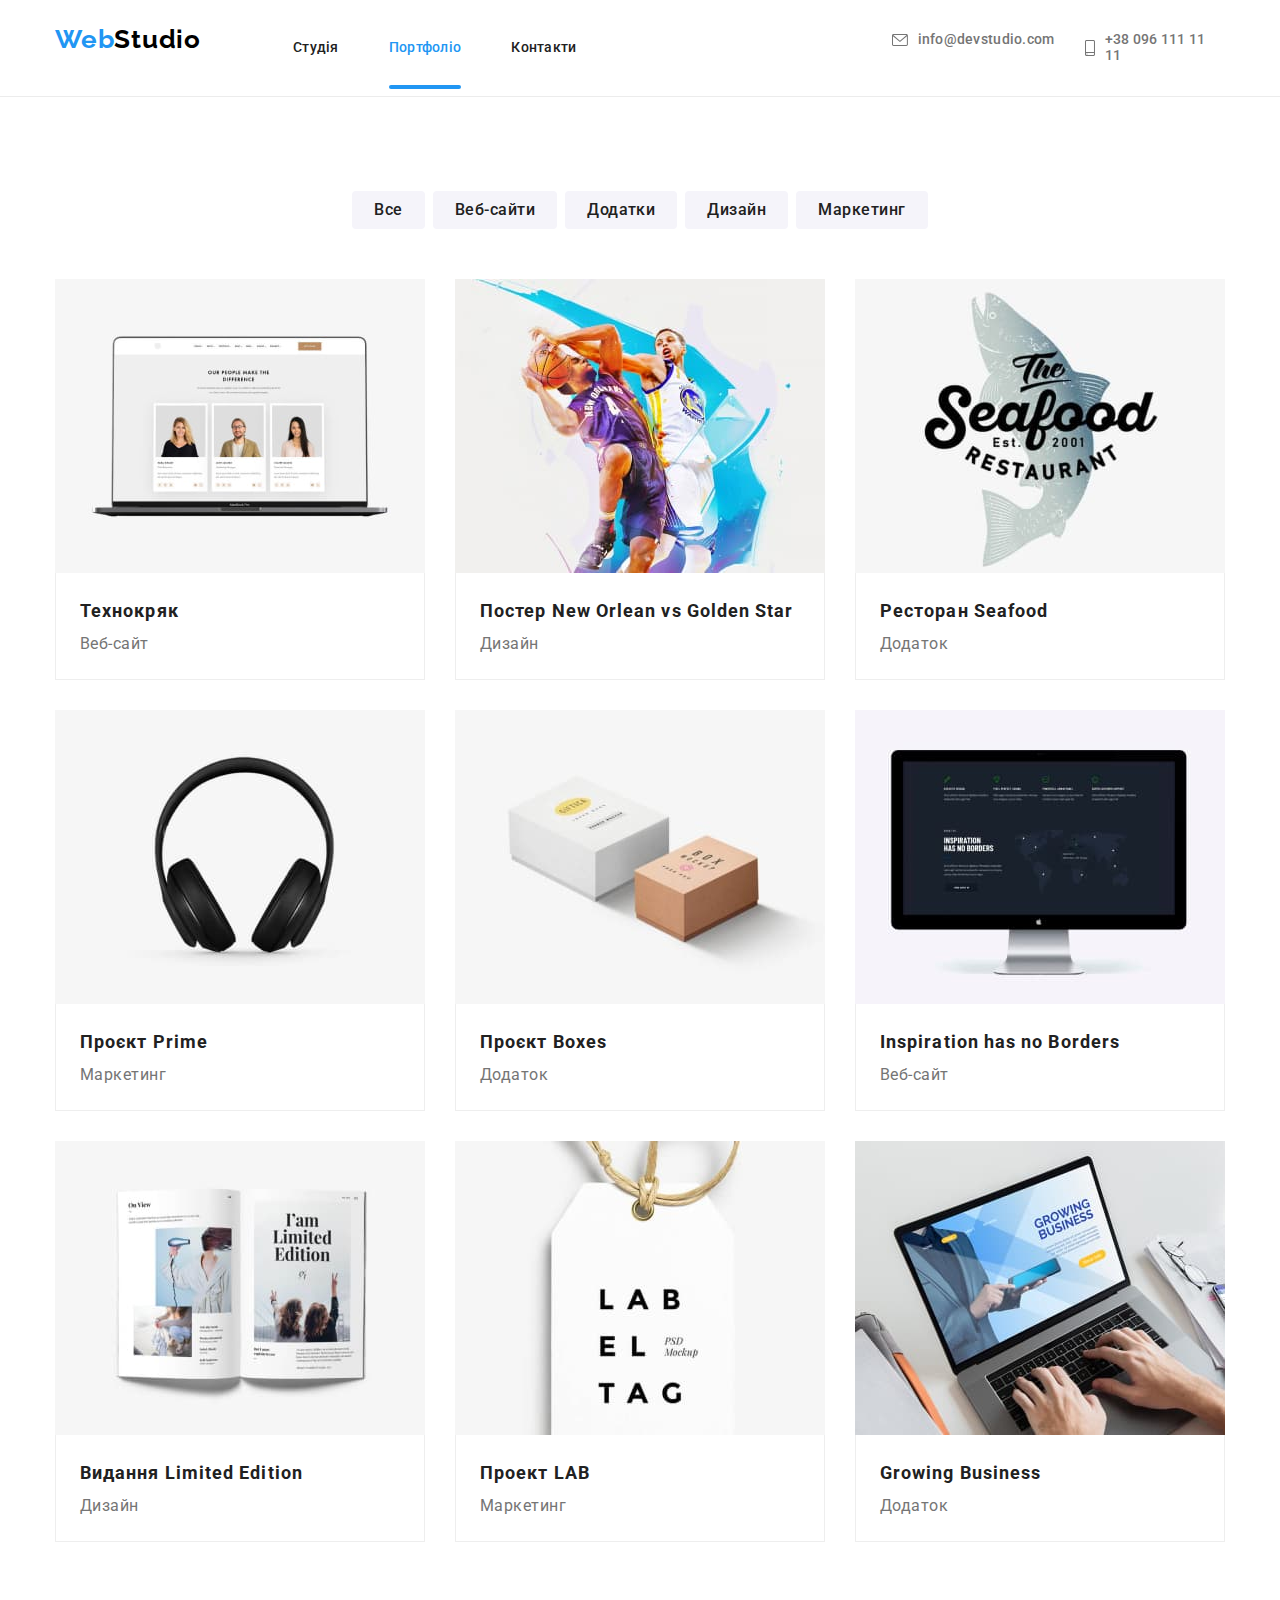
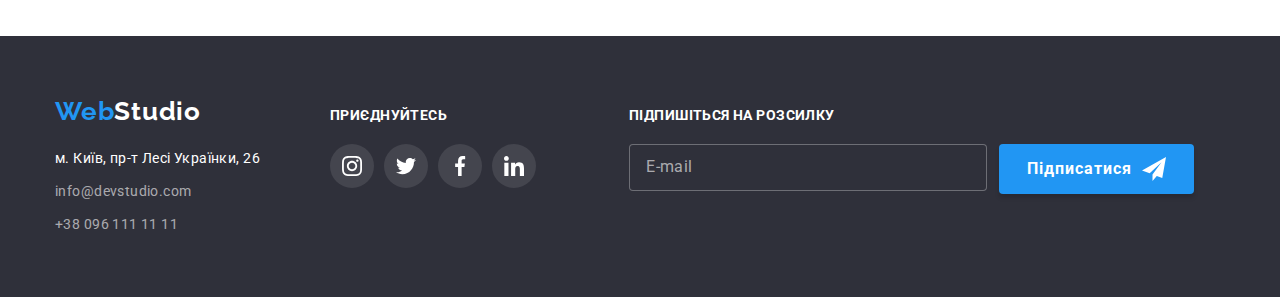
==== commit 5782d8be: "added adaptive img" ====
--- a/portfolio.html
+++ b/portfolio.html
@@ -110,8 +110,15 @@
 					<li class="cards__item">
 						<a class="cards__link" href="#">
 							<div class="cards-thumb">
-								<img class="cards__img" src="./images/portfolio/portfolio-list/img_1.jpg"
-									alt="ноутбук на якому показан сайт" width="370">
+								<picture>
+									<source
+										srcset="./images/portfolio/portfolio-list/img_1-mobile.jpg 1x, ./images/portfolio/portfolio-list/img_1-mobile@2x.jpg 2x"
+										media="(max-width: 1199px)" type="image/jpg">
+
+									<img srcset="./images/portfolio/portfolio-list/img_1.jpg 1x, ./images/portfolio/portfolio-list/img_1@2x.jpg 2x"
+										class="cards__img" src="./images/portfolio/portfolio-list/img_1.jpg"
+										alt="ноутбук на якому показан сайт">
+								</picture>
 								<div class="cards-overlay">
 									<p class="cards-overlay__text">
 										Ресурс пропонує комплексні пропозиції з різним рівнем функціоналу та сервісів.
@@ -131,8 +138,15 @@
 					<li class="cards__item">
 						<a class="cards__link" href="#">
 							<div class="cards-thumb">
-								<img class="cards__img" src="./images/portfolio/portfolio-list/img_2.jpg"
-									alt="два чоловіка грають у баскетбол" width="370">
+								<picture>
+									<source
+										srcset="./images/portfolio/portfolio-list/img_2-mobile.jpg 1x, ./images/portfolio/portfolio-list/img_2-mobile@2x.jpg 2x"
+										media="(max-width: 1199px)" type="image/jpg">
+
+									<img srcset="./images/portfolio/portfolio-list/img_2.jpg 1x, ./images/portfolio/portfolio-list/img_2@2x.jpg 2x"
+										class="cards__img" src="./images/portfolio/portfolio-list/img_2.jpg"
+										alt="два чоловіка грають у баскетбол">
+								</picture>
 								<div class="cards-overlay">
 									<p class="cards-overlay__text">
 										Ресурс пропонує комплексні пропозиції з різним рівнем функціоналу та сервісів.
@@ -152,8 +166,16 @@
 					<li class="cards__item">
 						<a class="cards__link" href="#">
 							<div class="cards-thumb">
-								<img class="cards__img" src="./images/portfolio/portfolio-list/img_3.jpg"
-									alt="логотип ресторану 'морська їжа'" width="370">
+								<picture>
+									<source
+										srcset="./images/portfolio/portfolio-list/img_3-mobile.jpg 1x, ./images/portfolio/portfolio-list/img_3-mobile@2x.jpg 2x"
+										media="(max-width: 1199px)" type="image/jpg">
+
+									<img srcset="./images/portfolio/portfolio-list/img_3.jpg 1x, ./images/portfolio/portfolio-list/img_3@2x.jpg 2x"
+										class="cards__img" src="./images/portfolio/portfolio-list/img_3.jpg"
+										alt="логотип ресторану 'морська їжа'">
+								</picture>
+
 								<div class="cards-overlay">
 									<p class="cards-overlay__text">
 										Ресурс пропонує комплексні пропозиції з різним рівнем функціоналу та сервісів.
@@ -173,8 +195,15 @@
 					<li class="cards__item">
 						<a class="cards__link" href="#">
 							<div class="cards-thumb">
-								<img class="cards__img" src="./images/portfolio/portfolio-list/img_4.jpg"
-									alt="чорні комп'ютерні навушники" width="370">
+								<picture>
+									<source
+										srcset="./images/portfolio/portfolio-list/img_4-mobile.jpg 1x, ./images/portfolio/portfolio-list/img_4-mobile@2x.jpg 2x"
+										media="(max-width: 1199px)" type="image/jpg">
+
+									<img srcset="./images/portfolio/portfolio-list/img_4.jpg 1x, ./images/portfolio/portfolio-list/img_4@2x.jpg 2x"
+										class="cards__img" src="./images/portfolio/portfolio-list/img_4.jpg"
+										alt="чорні комп'ютерні навушники">
+								</picture>
 								<div class="cards-overlay">
 									<p class="cards-overlay__text">
 										Ресурс пропонує комплексні пропозиції з різним рівнем функціоналу та сервісів.
@@ -194,8 +223,16 @@
 					<li class="cards__item">
 						<a class="cards__link" href="#">
 							<div class="cards-thumb">
-								<img class="cards__img" src="./images/portfolio/portfolio-list/img_5.jpg"
-									alt="біла та помаранжева коробочки" width="370">
+								<picture>
+									<source
+										srcset="./images/portfolio/portfolio-list/img_5-mobile.jpg 1x, ./images/portfolio/portfolio-list/img_5-mobile@2x.jpg 2x"
+										media="(max-width: 1199px)" type="image/jpg">
+
+									<img srcset="./images/portfolio/portfolio-list/img_5.jpg 1x, ./images/portfolio/portfolio-list/img_5@2x.jpg 2x"
+										class="cards__img" src="./images/portfolio/portfolio-list/img_5.jpg"
+										alt="біла та помаранжева коробочки">
+								</picture>
+
 								<div class="cards-overlay">
 									<p class="cards-overlay__text">
 										Ресурс пропонує комплексні пропозиції з різним рівнем функціоналу та сервісів.
@@ -215,8 +252,15 @@
 					<li class="cards__item">
 						<a class="cards__link" href="#">
 							<div class="cards-thumb">
-								<img class="cards__img" src="./images/portfolio/portfolio-list/img_6.jpg"
-									alt="монітор на якому показан сайт" width="370">
+								<picture>
+									<source
+										srcset="./images/portfolio/portfolio-list/img_6-mobile.jpg 1x, ./images/portfolio/portfolio-list/img_6-mobile@2x.jpg 2x"
+										media="(max-width: 1199px)" type="image/jpg">
+
+									<img srcset="./images/portfolio/portfolio-list/img_6.jpg 1x, ./images/portfolio/portfolio-list/img_6@2x.jpg 2x"
+										class="cards__img" src="./images/portfolio/portfolio-list/img_6.jpg"
+										alt="монітор на якому показан сайт">
+								</picture>
 								<div class="cards-overlay">
 									<p class="cards-overlay__text">
 										Ресурс пропонує комплексні пропозиції з різним рівнем функціоналу та сервісів.
@@ -236,8 +280,15 @@
 					<li class="cards__item">
 						<a class="cards__link" href="#">
 							<div class="cards-thumb">
-								<img class="cards__img" src="./images/portfolio/portfolio-list/img_7.jpg"
-									alt="книжка на якій показан дизайн" width="370">
+								<picture>
+									<source
+										srcset="./images/portfolio/portfolio-list/img_7-mobile.jpg 1x, ./images/portfolio/portfolio-list/img_7-mobile@2x.jpg 2x"
+										media="(max-width: 1199px)" type="image/jpg">
+
+									<img srcset="./images/portfolio/portfolio-list/img_7.jpg 1x, ./images/portfolio/portfolio-list/img_7@2x.jpg 2x"
+										class="cards__img" src="./images/portfolio/portfolio-list/img_7.jpg"
+										alt="книжка на якій показан дизайн">
+								</picture>
 								<div class="cards-overlay">
 									<p class="cards-overlay__text">
 										Ресурс пропонує комплексні пропозиції з різним рівнем функціоналу та сервісів.
@@ -257,8 +308,15 @@
 					<li class="cards__item">
 						<a class="cards__link" href="#">
 							<div class="cards-thumb">
-								<img class="cards__img" src="./images/portfolio/portfolio-list/img_8.jpg"
-									alt="бірка з назвою проекту" width="370">
+								<picture>
+									<source
+										srcset="./images/portfolio/portfolio-list/img_5-mobile.jpg 1x, ./images/portfolio/portfolio-list/img_5-mobile@2x.jpg 2x"
+										media="(max-width: 1199px)" type="image/jpg">
+
+									<img srcset="./images/portfolio/portfolio-list/img_8.jpg 1x, ./images/portfolio/portfolio-list/img_8@2x.jpg 2x"
+										class="cards__img" src="./images/portfolio/portfolio-list/img_8.jpg"
+										alt="бірка з назвою проекту">
+								</picture>
 								<div class="cards-overlay">
 									<p class="cards-overlay__text">
 										Ресурс пропонує комплексні пропозиції з різним рівнем функціоналу та сервісів.
@@ -278,8 +336,15 @@
 					<li class="cards__item">
 						<a class="cards__link" href="#">
 							<div class="cards-thumb">
-								<img class="cards__img" src="./images/portfolio/portfolio-list/img_9.jpg"
-									alt="чоловік працює в додатку на ноутбуці" width="370">
+								<picture>
+									<source
+										srcset="./images/portfolio/portfolio-list/img_9-mobile.jpg 1x, ./images/portfolio/portfolio-list/img_9-mobile@2x.jpg 2x"
+										media="(max-width: 1199px)" type="image/jpg">
+
+									<img srcset="./images/portfolio/portfolio-list/img_9.jpg 1x, ./images/portfolio/portfolio-list/img_9@2x.jpg 2x"
+										class="cards__img" src="./images/portfolio/portfolio-list/img_9.jpg"
+										alt="чоловік працює в додатку на ноутбуці">
+								</picture>
 								<div class="cards-overlay">
 									<p class="cards-overlay__text">
 										Ресурс пропонує комплексні пропозиції з різним рівнем функціоналу та сервісів.
--- a/css/main.min.css
+++ b/css/main.min.css
@@ -1 +1 @@
-*{padding:0;margin:0;border:0}*,*:before,*:after{-webkit-box-sizing:border-box;box-sizing:border-box}:focus,:active{outline:none}a:focus,a:active{outline:none}nav,footer,header,aside{display:block}html,body{height:100%;width:100%;font-size:100%;line-height:1;font-size:14px;-ms-text-size-adjust:100%;-moz-text-size-adjust:100%;-webkit-text-size-adjust:100%}input,button,textarea{font-family:inherit}input::-ms-clear{display:none}button{cursor:pointer}button::-moz-focus-inner{padding:0;border:0}a,a:visited{text-decoration:none}a:hover{text-decoration:none}ul li{list-style:none}img{vertical-align:top}h1,h2,h3,h4,h5,h6{font-size:inherit;font-weight:400}.visually-hidden{position:absolute;width:1px;height:1px;margin:-1px;border:0;padding:0;white-space:nowrap;-webkit-clip-path:inset(100%);clip-path:inset(100%);clip:rect(0 0 0 0);overflow:hidden}body{font-family:"Roboto",sans-serif;color:#212121}.container{margin-left:auto;margin-right:auto;padding-left:15px;padding-right:15px}@media screen and (min-width: 480px){.container{width:480px}}@media screen and (min-width: 768px){.container{width:768px}}@media screen and (min-width: 1200px){.container{width:1200px}}.link{-webkit-transition:color 250ms cubic-bezier(0.4, 0, 0.2, 1);transition:color 250ms cubic-bezier(0.4, 0, 0.2, 1)}.link:hover,.link:focus{color:#2196f3}.logo{font-family:"Raleway",sans-serif;font-weight:700;font-size:26px;line-height:1.19;letter-spacing:.03em;color:#2196f3}.logo__span--black{color:#000}.logo__span--white{color:#fff}.header{z-index:1;font-weight:500;line-height:1.14;letter-spacing:.02em;background-color:#fff;border-bottom:1px solid #ececec}@media screen and (max-width: 767px){.header{position:relative}}.menu{display:-webkit-box;display:-ms-flexbox;display:flex}@media screen and (max-width: 767px){.menu{-webkit-box-pack:justify;-ms-flex-pack:justify;justify-content:space-between;-webkit-box-align:center;-ms-flex-align:center;align-items:center}}.header__logo{display:inline-block;padding:16px 0}@media screen and (max-width: 767px){.menu__button--is-open .header__logo{opacity:0;pointer-events:none;visibility:hidden}}@media screen and (max-width: 1199px){.header__logo{font-size:24px;line-height:1.1666666667}}@media screen and (min-width: 768px){.header__logo{margin-right:87px;padding:26px 0}}@media screen and (min-width: 1200px){.header__logo{margin-right:92px;padding-top:24px;padding-bottom:25px}}.menu__button{display:-webkit-inline-box;display:-ms-inline-flexbox;display:inline-flex;background-color:rgba(0,0,0,0);-webkit-transition:color 250ms cubic-bezier(0.4, 0, 0.2, 1);transition:color 250ms cubic-bezier(0.4, 0, 0.2, 1)}.menu__button:hover,.menu__button:focus{color:#2196f3}.menu__button .icon-cross{display:none;fill:currentColor}.menu__button--is-open .icon-cross{display:block}.menu__button .icon-menu{fill:currentColor}.menu__button--is-open .icon-menu{display:none}@media screen and (min-width: 768px){.menu__button{display:none}}.header__wrapper{background-color:#fff}@media screen and (max-width: 767px){.header__wrapper{position:absolute;top:100%;left:0;width:100%;height:796px;display:none}.menu__button--is-open .header__wrapper{display:block}}@media screen and (min-width: 768px){.header__wrapper{display:-webkit-box;display:-ms-flexbox;display:flex;-webkit-box-align:center;-ms-flex-align:center;align-items:center}}@media screen and (max-width: 767px){.nav{margin-left:40px;margin-bottom:306px}}@media screen and (min-width: 768px){.nav{margin-right:96px}}@media screen and (min-width: 1200px){.nav{margin-right:315px}}@media screen and (min-width: 768px){.nav__list{display:-webkit-box;display:-ms-flexbox;display:flex;gap:50px}}@media screen and (max-width: 767px){.nav__item:not(:last-child){margin-bottom:32px}}@media screen and (min-width: 768px){.nav__item{position:relative}}.nav__link{color:#212121}@media screen and (max-width: 767px){.nav__link{font-weight:500;font-size:40px;line-height:1.175;letter-spacing:.02em}}@media screen and (min-width: 768px){.nav__link{display:block;padding-top:32px;padding-bottom:32px}}.link--current{color:#2196f3}@media screen and (min-width: 768px){.link--current::after{content:"";position:absolute;bottom:-1px;left:0;width:100%;height:4px;background-color:#2196f3;border-radius:2px}}@media screen and (max-width: 767px){.contacts{display:-webkit-box;display:-ms-flexbox;display:flex;-webkit-box-orient:vertical;-webkit-box-direction:normal;-ms-flex-direction:column;flex-direction:column;gap:32px;margin-left:40px;margin-bottom:64px}}@media screen and (min-width: 1200px){.contacts{display:-webkit-box;display:-ms-flexbox;display:flex;gap:30px}}@media screen and (max-width: 767px){.contacts__item{font-weight:500;letter-spacing:.02em}.contacts__item:not(:last-child){-webkit-box-ordinal-group:2;-ms-flex-order:1;order:1}.contacts__item:first-child{font-size:24px;line-height:1.1666666667}.contacts__item:last-child{font-size:34px;line-height:1.1764705882}}@media screen and (max-width: 1199px){.contacts__item{font-size:12px;line-height:1.1666666667}.contacts__item:not(:last-child){margin-bottom:10px}}.contacts__link{display:block;color:#757575}@media screen and (min-width: 1200px){.contacts__link{display:-webkit-box;display:-ms-flexbox;display:flex;-webkit-box-align:center;-ms-flex-align:center;align-items:center;padding-top:32px;padding-bottom:32px}}.contacts__icon{margin-right:8px;fill:currentColor}@media screen and (max-width: 767px){.contacts__icon{display:none}}@media screen and (min-width: 1200px){.contacts__icon{margin-right:10px}}.header-social{display:-webkit-box;display:-ms-flexbox;display:flex;-ms-flex-wrap:wrap;flex-wrap:wrap;margin-left:40px}@media screen and (min-width: 768px){.header-social{display:none}}.header-social__item{display:-webkit-box;display:-ms-flexbox;display:flex;-webkit-box-align:center;-ms-flex-align:center;align-items:center}.header-social__item:not(:last-child)::after{content:"";width:22px;height:1px;background-color:rgba(33,33,33,.2);-webkit-transform:rotate(90deg);transform:rotate(90deg)}.header-social__link{font-weight:500;font-size:18px;line-height:1.2222222222;letter-spacing:.02em;color:#2196f3}.header-social__link:not(:last-child){margin-right:10px}.header-social__link:not(:first-child){margin-left:10px}.header-social__link:hover,.header-social__link:focus{text-decoration:underline}.overlay-hero{height:400px;margin-left:auto;margin-right:auto;background:rgba(47,48,58,.4);background-image:-webkit-gradient(linear, left top, right top, from(rgba(47, 48, 58, 0.4)), to(rgba(47, 48, 58, 0.4))),url(../images/hero/overlay.jpg);background-image:linear-gradient(to right, rgba(47, 48, 58, 0.4), rgba(47, 48, 58, 0.4)),url(../images/hero/overlay.jpg);background-color:#2f303a}@media screen and (min-width: 1200px){.overlay-hero{height:600px;max-width:1600px}}.hero{text-align:center;padding:118px 0}@media screen and (min-width: 1200px){.hero{padding:200px 0}}.hero__title{margin-left:auto;margin-right:auto;margin-bottom:30px;font-weight:900;letter-spacing:.06em;font-size:26px;line-height:1.6153846154;text-transform:uppercase;color:#fff}@media screen and (max-width: 767px){.hero__title{padding:0 15px}}@media screen and (min-width: 768px){.hero__title{max-width:360px}}@media screen and (min-width: 1200px){.hero__title{max-width:696px;font-size:44px;line-height:1.36}}.hero__btn{padding:10px 24px;font-weight:700;font-size:16px;line-height:1.875;letter-spacing:.06em;color:#fff;background-color:#2196f3;-webkit-box-shadow:0px 4px 4px rgba(0,0,0,.15);box-shadow:0px 4px 4px rgba(0,0,0,.15);border-radius:4px;-webkit-transition:background-color 250ms cubic-bezier(0.4, 0, 0.2, 1);transition:background-color 250ms cubic-bezier(0.4, 0, 0.2, 1)}@media screen and (min-width: 1200px){.hero__btn{padding:10px 32px}}.hero__btn:hover,.hero__btn:focus{background-color:#188ce8}.benefits{padding:60px 0;background-color:#fff}@media screen and (min-width: 1200px){.benefits{padding-top:94px;padding-bottom:94px}}.benefits__list{letter-spacing:.03em}@media screen and (min-width: 768px){.benefits__list{display:-webkit-box;display:-ms-flexbox;display:flex;-ms-flex-wrap:wrap;flex-wrap:wrap;row-gap:57px;-webkit-column-gap:30px;-moz-column-gap:30px;column-gap:30px}}@media screen and (min-width: 1200px){.benefits__list{gap:30px}}@media screen and (min-width: 768px){.benefits__item{-ms-flex-preferred-size:calc((100% - 30px)/2);flex-basis:calc((100% - 30px)/2)}}@media screen and (min-width: 1200px){.benefits__item{-ms-flex-preferred-size:calc((100% - 90px)/4);flex-basis:calc((100% - 90px)/4)}}.benefits__thumb{display:-webkit-box;display:-ms-flexbox;display:flex;-webkit-box-pack:center;-ms-flex-pack:center;justify-content:center;margin-bottom:30px;padding:25px 0;max-width:450px;background-color:#f5f4fa;border-radius:4px}@media screen and (min-width: 1200px){.benefits__thumb{padding:25px 100px}}.benefits__name{margin-bottom:10px;font-weight:700;line-height:1.14;text-transform:uppercase;color:#212121}@media screen and (max-width: 767px){.benefits__name{text-align:center}}.benefits__descrpt{line-height:1.71;color:#757575}@media screen and (max-width: 767px){.benefits__descrpt{margin-bottom:30px}}.example{padding-bottom:94px;background-color:#fff}@media screen and (max-width: 1200px){.example{display:none}}.example__title{margin-bottom:50px;font-weight:700;font-size:36px;line-height:1.16;text-align:center;letter-spacing:.03em;color:#212121}.example__list{display:-webkit-box;display:-ms-flexbox;display:flex;gap:30px}.example__item{position:relative}.example__item::before{content:"";position:absolute;bottom:0;left:0;height:70px;width:100%;background-color:rgba(47,48,58,.8)}.example__name{position:absolute;bottom:27px;left:50%;-webkit-transform:translateX(-50%);transform:translateX(-50%);font-weight:700;line-height:16px;letter-spacing:.03em;text-transform:uppercase;color:#fff}.team{padding:60px 0;background-color:#f5f4fa;letter-spacing:.03em}@media screen and (min-width: 1200px){.team{padding:94px 0}}.team__title{margin-bottom:30px;font-size:28px;line-height:1.1785714286;font-weight:700;text-align:center;color:#212121}@media screen and (min-width: 1200px){.team__title{margin-bottom:50px;font-size:36px;line-height:1.16}}@media screen and (min-width: 768px){.team__list{display:-webkit-box;display:-ms-flexbox;display:flex;-ms-flex-wrap:wrap;flex-wrap:wrap;gap:30px}}.team__item{font-size:16px;line-height:1.1875;background-color:#fff;text-align:center;-webkit-box-shadow:0px 1px 3px rgba(0,0,0,.12),0px 1px 1px rgba(0,0,0,.14),0px 2px 1px rgba(0,0,0,.2);box-shadow:0px 1px 3px rgba(0,0,0,.12),0px 1px 1px rgba(0,0,0,.14),0px 2px 1px rgba(0,0,0,.2);border-radius:0px 0px 4px 4px}@media screen and (max-width: 1199px){.team__item{-ms-flex-preferred-size:calc((100% - 30px)/2);flex-basis:calc((100% - 30px)/2)}}@media screen and (max-width: 767px){.team__item{margin-bottom:30px}}.member__info{padding:30px 0 24px}@media screen and (min-width: 1200px){.member__info{padding:30px 32px}}.member__name{margin-bottom:10px;font-weight:500;color:#212121}.member__position{margin-bottom:16px;color:#757575}.social{display:-webkit-box;display:-ms-flexbox;display:flex;-webkit-box-pack:center;-ms-flex-pack:center;justify-content:center;gap:10px}.social__link{display:-webkit-box;display:-ms-flexbox;display:flex;-webkit-box-align:center;-ms-flex-align:center;align-items:center;padding:12px;border-radius:50%;color:#afb1b8;-webkit-transition:color 250ms cubic-bezier(0.4, 0, 0.2, 1),background-color 250ms cubic-bezier(0.4, 0, 0.2, 1);transition:color 250ms cubic-bezier(0.4, 0, 0.2, 1),background-color 250ms cubic-bezier(0.4, 0, 0.2, 1)}.social__link:hover,.social__link:focus{color:#fff;background-color:#2196f3}.social__icon{fill:currentColor}.clients{padding:60px 0}@media screen and (min-width: 1200px){.clients{padding:94px 0}}.clients__title{margin-bottom:30px;font-size:28px;line-height:1.1785714286;font-weight:700;text-align:center;letter-spacing:.03em;color:#212121}@media screen and (min-width: 1200px){.clients__title{margin-bottom:50px;font-size:36px;line-height:1.16}}.clients__list{display:-webkit-box;display:-ms-flexbox;display:flex;gap:30px}@media screen and (max-width: 1200px){.clients__list{-ms-flex-wrap:wrap;flex-wrap:wrap}}.clients__item{width:calc((100% - 30px)/2)}@media screen and (min-width: 768px){.clients__item{width:calc((100% - 60px)/3)}}.clients__link{display:-webkit-inline-box;display:-ms-inline-flexbox;display:inline-flex;padding:16px 0;width:100%;-webkit-box-pack:center;-ms-flex-pack:center;justify-content:center;color:#afb1b8;border:1px solid #afb1b8;border-radius:4px;-webkit-transition:color 250ms cubic-bezier(0.4, 0, 0.2, 1),border-color 250ms cubic-bezier(0.4, 0, 0.2, 1);transition:color 250ms cubic-bezier(0.4, 0, 0.2, 1),border-color 250ms cubic-bezier(0.4, 0, 0.2, 1)}@media screen and (min-width: 1200px){.clients__link{padding:16px 32px}}.clients__link:hover,.clients__link:focus{color:#2196f3;border-color:#2196f3}.clients__logo{fill:currentColor}.footer{padding-top:60px;padding-bottom:60px;background-color:#2f303a}@media screen and (max-width: 767px){.footer__container{text-align:center}}@media screen and (min-width: 768px)and (max-width: 1199px){.footer__container{padding-left:76px;padding-right:89px}}@media screen and (min-width: 1200px){.footer__container{display:-webkit-box;display:-ms-flexbox;display:flex;-webkit-box-align:baseline;-ms-flex-align:baseline;align-items:baseline}}@media screen and (min-width: 768px)and (max-width: 1199px){.footer-wrapper{display:-webkit-box;display:-ms-flexbox;display:flex;-webkit-box-pack:justify;-ms-flex-pack:justify;justify-content:space-between;margin-bottom:60px;text-align:center}}@media screen and (min-width: 1200px){.footer-wrapper{display:-webkit-box;display:-ms-flexbox;display:flex;-webkit-box-align:baseline;-ms-flex-align:baseline;align-items:baseline}}@media screen and (min-width: 768px){.footer-contacts{margin-right:70px}}@media screen and (min-width: 1200px){.footer-contacts{margin-right:70px}}.footer__logo{display:inline-block;margin-bottom:20px}@media screen and (max-width: 1199px){.footer__logo{font-size:24px;line-height:1.1666666667}}.address{font-style:normal}@media screen and (max-width: 767px){.address{margin-bottom:60px}}.address-list{line-height:1.71;letter-spacing:.03em}.address__item:not(:last-child){margin-bottom:8px}@media screen and (min-width: 1200px){.address__item:not(:last-child){margin-bottom:9px}}.address__map-link{color:#fff}.address__link{color:rgba(255,255,255,.6)}@media screen and (max-width: 767px){.footer-social{width:206px;margin:0 auto;margin-bottom:60px}}.footer-social__title{margin-bottom:20px;font-weight:700;line-height:1.14;letter-spacing:.03em;text-transform:uppercase;color:#fff}.footer-social__list{display:-webkit-box;display:-ms-flexbox;display:flex;gap:10px}.footer-social__item{-ms-flex-preferred-size:calc((100% - 30px)/4);flex-basis:calc((100% - 30px)/4)}.footer-social__link{display:-webkit-inline-box;display:-ms-inline-flexbox;display:inline-flex;-webkit-box-align:center;-ms-flex-align:center;align-items:center;padding:12px;color:#fff;background-color:rgba(255,255,255,.1);border-radius:50%;-webkit-transition:background-color 250ms cubic-bezier(0.4, 0, 0.2, 1);transition:background-color 250ms cubic-bezier(0.4, 0, 0.2, 1)}.footer-social__link:hover,.footer-social__link:focus{background-color:#2196f3}.footer-social__icon{fill:currentColor}@media screen and (min-width: 768px)and (max-width: 1199px){.footer-form{width:450px;margin:0 auto}}@media screen and (min-width: 1200px){.footer-form{margin-left:93px}}.footer-form__title{margin-bottom:20px;font-weight:700;line-height:1.14;letter-spacing:.03em;text-transform:uppercase;color:#fff}@media screen and (min-width: 768px)and (max-width: 1199px){.footer-form__title{text-align:center}}@media screen and (min-width: 1200px){.form-wrapper{display:-webkit-box;display:-ms-flexbox;display:flex}}.footer-form__input{width:100%;margin-bottom:20px;padding-top:15px;padding-bottom:15px;padding-left:16px;color:#fff;background-color:#2f303a;border:1px solid rgba(255,255,255,.3);border-radius:4px}@media screen and (min-width: 1200px){.footer-form__input{width:358px;margin-right:12px}}.footer-form__input::-webkit-input-placeholder{font-size:16px;line-height:1.25;letter-spacing:.03em;color:rgba(255,255,255,.6)}.footer-form__input::-moz-placeholder{font-size:16px;line-height:1.25;letter-spacing:.03em;color:rgba(255,255,255,.6)}.footer-form__input:-ms-input-placeholder{font-size:16px;line-height:1.25;letter-spacing:.03em;color:rgba(255,255,255,.6)}.footer-form__input::-ms-input-placeholder{font-size:16px;line-height:1.25;letter-spacing:.03em;color:rgba(255,255,255,.6)}.footer-form__input::placeholder{font-size:16px;line-height:1.25;letter-spacing:.03em;color:rgba(255,255,255,.6)}.footer-form__btn{display:-webkit-box;display:-ms-flexbox;display:flex;-webkit-box-align:center;-ms-flex-align:center;align-items:center;padding:10px 28px;height:50px;color:#fff;background-color:#2196f3;-webkit-box-shadow:0px 4px 4px rgba(0,0,0,.15);box-shadow:0px 4px 4px rgba(0,0,0,.15);border-radius:4px;-webkit-transition:background-color 250ms cubic-bezier(0.4, 0, 0.2, 1);transition:background-color 250ms cubic-bezier(0.4, 0, 0.2, 1)}@media screen and (max-width: 1200px){.footer-form__btn{margin-right:auto;margin-left:auto}}@media screen and (max-width: 767px){.footer-form__btn{padding-left:31px}}.footer-form__btn:hover,.footer-form__btn:focus{background-color:#188ce8}.footer-form__span{margin-right:12px;font-weight:700;font-size:16px;line-height:1.875;letter-spacing:.06em}@media screen and (min-width: 1200px){.footer-form__span{margin-right:10px}}.footer-form__icon{fill:currentColor}.backdrop{position:fixed;top:0;left:0;width:100%;height:100%;overflow-y:scroll;background-color:rgba(0,0,0,.2);opacity:1;-webkit-transition:opacity 250ms cubic-bezier(0.4, 0, 0.2, 1),visibility 250ms cubic-bezier(0.4, 0, 0.2, 1);transition:opacity 250ms cubic-bezier(0.4, 0, 0.2, 1),visibility 250ms cubic-bezier(0.4, 0, 0.2, 1)}@media screen and (max-width: 767px){.backdrop{padding:93px 15px}}@media screen and (min-width: 768px)and (max-width: 1199px){.backdrop{padding:208px 159px}}.backdrop.backdrop--is-hidden{opacity:0;pointer-events:none;visibility:hidden}.modal{position:relative;padding:40px;background-color:#fff;-webkit-box-shadow:0px 1px 3px rgba(0,0,0,.12),0px 1px 1px rgba(0,0,0,.14),0px 2px 1px rgba(0,0,0,.2);box-shadow:0px 1px 3px rgba(0,0,0,.12),0px 1px 1px rgba(0,0,0,.14),0px 2px 1px rgba(0,0,0,.2);border-radius:4px}@media screen and (min-width: 1200px){.modal{position:absolute;top:50%;left:50%;min-height:581px;min-width:528px;-webkit-transform:translate(-50%, -50%) scale(1);transform:translate(-50%, -50%) scale(1);-webkit-transition:-webkit-transform 250ms cubic-bezier(0.4, 0, 0.2, 1);transition:-webkit-transform 250ms cubic-bezier(0.4, 0, 0.2, 1);transition:transform 250ms cubic-bezier(0.4, 0, 0.2, 1);transition:transform 250ms cubic-bezier(0.4, 0, 0.2, 1), -webkit-transform 250ms cubic-bezier(0.4, 0, 0.2, 1)}.backdrop.backdrop--is-hidden .modal{-webkit-transform:translate(-50%, -50%) scale(0.9);transform:translate(-50%, -50%) scale(0.9)}}.modal__close-btn{position:absolute;top:8px;right:8px;display:-webkit-box;display:-ms-flexbox;display:flex;-webkit-box-align:center;-ms-flex-align:center;align-items:center;padding:6px;border:1px solid rgba(0,0,0,.1);border-radius:50%;color:#000;background-color:#fff;-webkit-transition:color 250ms cubic-bezier(0.4, 0, 0.2, 1);transition:color 250ms cubic-bezier(0.4, 0, 0.2, 1)}.modal__close-btn:hover,.modal__close-btn:focus{color:#2196f3}.modal__close{fill:currentColor}.modal__title{margin-bottom:12px;text-align:center;font-weight:700;font-size:20px;line-height:1.15;letter-spacing:.03em;color:#212121}@media screen and (max-width: 1199px){.modal__title{font-size:20px;line-height:1.5}}.form__label{display:block;margin-bottom:4px;font-size:12px;line-height:1.16;letter-spacing:.01em;color:#757575}.input-wrapper{position:relative}.form__input{display:block;width:100%;padding-top:11px;padding-bottom:11px;padding-left:42px;margin-bottom:10px;border:1px solid rgba(33,33,33,.2);border-radius:4px}.form__input:hover,.form__input:focus{border-color:#2196f3}.form__icon{pointer-events:none;position:absolute;top:50%;left:12px;-webkit-transform:translateY(-50%);transform:translateY(-50%);-webkit-transition:fill 250ms cubic-bezier(0.4, 0, 0.2, 1);transition:fill 250ms cubic-bezier(0.4, 0, 0.2, 1)}.input-wrapper:focus-within .form__icon,.form__input:hover+.form__icon{fill:#2196f3}.form__comment-field{display:block;margin-bottom:20px}.form__textarea{resize:none;display:block;width:100%;height:120px;padding:12px 16px;border:1px solid rgba(33,33,33,.2);border-radius:4px}.form__textarea:hover,.form__textarea:focus{border-color:#2196f3}.form__policy-field{display:-webkit-box;display:-ms-flexbox;display:flex;-webkit-box-align:center;-ms-flex-align:center;align-items:center;margin-bottom:30px;cursor:pointer}.form__checkbox{-webkit-appearance:none;-moz-appearance:none;appearance:none}.form__checkbox-icon{display:inline-block;margin-right:8px;border:2px solid #212121;border-radius:2px}.form__checkbox:checked+.form__checkbox-icon{border:none;background-color:#2196f3}.form__policy{line-height:1.71;letter-spacing:.03em;color:#757575}@media screen and (max-width: 1200px){.form__policy-text{font-size:12px;line-height:1.1666666667}}.form__policy-link{text-decoration:underline;color:#2196f3}.form__submit{display:block;padding:10px 52px;margin-left:auto;margin-right:auto;font-weight:700;font-size:16px;line-height:1.875;letter-spacing:.06em;color:#fff;background-color:#2196f3;-webkit-box-shadow:0px 4px 4px rgba(0,0,0,.15);box-shadow:0px 4px 4px rgba(0,0,0,.15);border-radius:4px;-webkit-transition:background-color 250ms cubic-bezier(0.4, 0, 0.2, 1);transition:background-color 250ms cubic-bezier(0.4, 0, 0.2, 1)}.form__submit:hover,.form__submit:focus{background-color:#188ce8}.portfolio{padding:60px 0;background-color:#fff}@media screen and (min-width: 1200px){.portfolio{padding-top:94px;padding-bottom:94px}}.filter{display:-webkit-box;display:-ms-flexbox;display:flex;margin-bottom:40px}@media screen and (min-width: 460px)and (max-width: 767px){.filter{margin-right:15px}}@media screen and (max-width: 767px){.filter{-ms-flex-wrap:wrap;flex-wrap:wrap;row-gap:15px;-webkit-column-gap:8px;-moz-column-gap:8px;column-gap:8px}}@media screen and (min-width: 768px){.filter{-webkit-box-pack:center;-ms-flex-pack:center;justify-content:center;gap:8px;margin-bottom:30px}}@media screen and (min-width: 1200px){.filter{margin-bottom:50px}}.filter__button{padding:6px 22px;font-weight:500;font-size:16px;line-height:1.625;text-align:center;letter-spacing:.03em;color:#212121;background-color:#f5f4fa;border-radius:4px;-webkit-transition:color 250ms cubic-bezier(0.4, 0, 0.2, 1),background-color 250ms cubic-bezier(0.4, 0, 0.2, 1),-webkit-box-shadow 250ms cubic-bezier(0.4, 0, 0.2, 1);transition:color 250ms cubic-bezier(0.4, 0, 0.2, 1),background-color 250ms cubic-bezier(0.4, 0, 0.2, 1),-webkit-box-shadow 250ms cubic-bezier(0.4, 0, 0.2, 1);transition:color 250ms cubic-bezier(0.4, 0, 0.2, 1),background-color 250ms cubic-bezier(0.4, 0, 0.2, 1),box-shadow 250ms cubic-bezier(0.4, 0, 0.2, 1);transition:color 250ms cubic-bezier(0.4, 0, 0.2, 1),background-color 250ms cubic-bezier(0.4, 0, 0.2, 1),box-shadow 250ms cubic-bezier(0.4, 0, 0.2, 1),-webkit-box-shadow 250ms cubic-bezier(0.4, 0, 0.2, 1)}.filter__button:hover,.filter__button:focus{color:#fff;background-color:#2196f3;-webkit-box-shadow:0px 3px 1px rgba(0,0,0,.1),0px 1px 2px rgba(0,0,0,.08),0px 2px 2px rgba(0,0,0,.12);box-shadow:0px 3px 1px rgba(0,0,0,.1),0px 1px 2px rgba(0,0,0,.08),0px 2px 2px rgba(0,0,0,.12)}@media screen and (min-width: 768px){.cards{display:-webkit-box;display:-ms-flexbox;display:flex;-ms-flex-wrap:wrap;flex-wrap:wrap;gap:30px}}@media screen and (max-width: 767px){.cards__item:not(:last-child){margin-bottom:30px}}.cards__link{display:block;-webkit-transition:-webkit-box-shadow 250ms cubic-bezier(0.4, 0, 0.2, 1);transition:-webkit-box-shadow 250ms cubic-bezier(0.4, 0, 0.2, 1);transition:box-shadow 250ms cubic-bezier(0.4, 0, 0.2, 1);transition:box-shadow 250ms cubic-bezier(0.4, 0, 0.2, 1), -webkit-box-shadow 250ms cubic-bezier(0.4, 0, 0.2, 1)}.cards__link:hover,.cards__link:focus{-webkit-box-shadow:0px 1px 1px rgba(0,0,0,.12),0px 4px 4px rgba(0,0,0,.06),1px 4px 6px rgba(0,0,0,.16);box-shadow:0px 1px 1px rgba(0,0,0,.12),0px 4px 4px rgba(0,0,0,.06),1px 4px 6px rgba(0,0,0,.16)}.cards-thumb{position:relative;overflow:hidden}.cards-overlay{position:absolute;top:0;left:0;width:100%;height:100%;background-color:rgba(33,150,243,.9);-webkit-transform:translateY(100%);transform:translateY(100%);-webkit-transition:-webkit-transform 250ms cubic-bezier(0.4, 0, 0.2, 1);transition:-webkit-transform 250ms cubic-bezier(0.4, 0, 0.2, 1);transition:transform 250ms cubic-bezier(0.4, 0, 0.2, 1);transition:transform 250ms cubic-bezier(0.4, 0, 0.2, 1), -webkit-transform 250ms cubic-bezier(0.4, 0, 0.2, 1)}.cards__link:hover .cards-overlay,.cards__link:focus .cards-overlay{-webkit-transform:translateY(0px);transform:translateY(0px)}.cards-overlay__text{position:absolute;top:50%;left:50%;-webkit-transform:translate(-50%, -50%);transform:translate(-50%, -50%);width:100%;padding:0 24px;font-size:18px;line-height:1.55;letter-spacing:.03em;color:#fff}.cards-wrapper{padding:20px 24px;border-bottom:1px solid #eee;border-right:1px solid #eee;border-left:1px solid #eee}.cards__name{font-weight:700;font-size:18px;line-height:2;letter-spacing:.06em;color:#212121}.cards__descrpt{font-size:16px;line-height:1.875;letter-spacing:.03em;color:#757575}/*# sourceMappingURL=main.min.css.map */+*{padding:0;margin:0;border:0}*,*:before,*:after{-webkit-box-sizing:border-box;box-sizing:border-box}:focus,:active{outline:none}a:focus,a:active{outline:none}nav,footer,header,aside{display:block}html,body{height:100%;width:100%;font-size:100%;line-height:1;font-size:14px;-ms-text-size-adjust:100%;-moz-text-size-adjust:100%;-webkit-text-size-adjust:100%}input,button,textarea{font-family:inherit}input::-ms-clear{display:none}button{cursor:pointer}button::-moz-focus-inner{padding:0;border:0}a,a:visited{text-decoration:none}a:hover{text-decoration:none}ul li{list-style:none}img{vertical-align:top;max-width:100%;height:auto}h1,h2,h3,h4,h5,h6{font-size:inherit;font-weight:400}.visually-hidden{position:absolute;width:1px;height:1px;margin:-1px;border:0;padding:0;white-space:nowrap;-webkit-clip-path:inset(100%);clip-path:inset(100%);clip:rect(0 0 0 0);overflow:hidden}body{font-family:"Roboto",sans-serif;color:#212121}.container{margin-left:auto;margin-right:auto;padding-left:15px;padding-right:15px}@media screen and (min-width: 480px){.container{width:480px}}@media screen and (min-width: 768px){.container{width:768px}}@media screen and (min-width: 1200px){.container{width:1200px}}.link{-webkit-transition:color 250ms cubic-bezier(0.4, 0, 0.2, 1);transition:color 250ms cubic-bezier(0.4, 0, 0.2, 1)}.link:hover,.link:focus{color:#2196f3}.logo{font-family:"Raleway",sans-serif;font-weight:700;font-size:26px;line-height:1.19;letter-spacing:.03em;color:#2196f3}.logo__span--black{color:#000}.logo__span--white{color:#fff}.header{z-index:1;font-weight:500;line-height:1.14;letter-spacing:.02em;background-color:#fff;border-bottom:1px solid #ececec}@media screen and (max-width: 767px){.header{position:relative}}.menu{display:-webkit-box;display:-ms-flexbox;display:flex}@media screen and (max-width: 767px){.menu{-webkit-box-pack:justify;-ms-flex-pack:justify;justify-content:space-between;-webkit-box-align:center;-ms-flex-align:center;align-items:center}}.header__logo{display:inline-block;padding:16px 0}@media screen and (max-width: 767px){.menu__button--is-open .header__logo{opacity:0;pointer-events:none;visibility:hidden}}@media screen and (max-width: 1199px){.header__logo{font-size:24px;line-height:1.1666666667}}@media screen and (min-width: 768px){.header__logo{margin-right:87px;padding:26px 0}}@media screen and (min-width: 1200px){.header__logo{margin-right:92px;padding-top:24px;padding-bottom:25px}}.menu__button{display:-webkit-inline-box;display:-ms-inline-flexbox;display:inline-flex;background-color:rgba(0,0,0,0);-webkit-transition:color 250ms cubic-bezier(0.4, 0, 0.2, 1);transition:color 250ms cubic-bezier(0.4, 0, 0.2, 1)}.menu__button:hover,.menu__button:focus{color:#2196f3}.menu__button .icon-cross{display:none;fill:currentColor}.menu__button--is-open .icon-cross{display:block}.menu__button .icon-menu{fill:currentColor}.menu__button--is-open .icon-menu{display:none}@media screen and (min-width: 768px){.menu__button{display:none}}.header__wrapper{background-color:#fff}@media screen and (max-width: 767px){.header__wrapper{position:absolute;top:100%;left:0;width:100%;height:796px;display:none}.menu__button--is-open .header__wrapper{display:block}}@media screen and (min-width: 768px){.header__wrapper{display:-webkit-box;display:-ms-flexbox;display:flex;-webkit-box-align:center;-ms-flex-align:center;align-items:center}}@media screen and (max-width: 767px){.nav{margin-left:40px;margin-bottom:306px}}@media screen and (min-width: 768px){.nav{margin-right:94px}}@media screen and (min-width: 1200px){.nav{margin-right:315px}}@media screen and (min-width: 768px){.nav__list{display:-webkit-box;display:-ms-flexbox;display:flex;gap:50px}}@media screen and (max-width: 767px){.nav__item:not(:last-child){margin-bottom:32px}}@media screen and (min-width: 768px){.nav__item{position:relative}}.nav__link{color:#212121}@media screen and (max-width: 767px){.nav__link{font-weight:500;font-size:40px;line-height:1.175;letter-spacing:.02em}}@media screen and (min-width: 768px){.nav__link{display:block;padding-top:32px;padding-bottom:32px}}.link--current{color:#2196f3}@media screen and (min-width: 768px){.link--current::after{content:"";position:absolute;bottom:-1px;left:0;width:100%;height:4px;background-color:#2196f3;border-radius:2px}}@media screen and (max-width: 767px){.contacts{display:-webkit-box;display:-ms-flexbox;display:flex;-webkit-box-orient:vertical;-webkit-box-direction:normal;-ms-flex-direction:column;flex-direction:column;gap:32px;margin-left:40px;margin-bottom:64px}}@media screen and (min-width: 1200px){.contacts{display:-webkit-box;display:-ms-flexbox;display:flex;gap:30px}}@media screen and (max-width: 767px){.contacts__item{font-weight:500;letter-spacing:.02em}.contacts__item:not(:last-child){-webkit-box-ordinal-group:2;-ms-flex-order:1;order:1}.contacts__item:first-child{font-size:24px;line-height:1.1666666667}.contacts__item:last-child{font-size:34px;line-height:1.1764705882}}@media screen and (max-width: 1199px){.contacts__item{font-size:12px;line-height:1.1666666667}.contacts__item:not(:last-child){margin-bottom:10px}}.contacts__link{display:block;color:#757575}@media screen and (min-width: 1200px){.contacts__link{display:-webkit-box;display:-ms-flexbox;display:flex;-webkit-box-align:center;-ms-flex-align:center;align-items:center;padding-top:32px;padding-bottom:32px}}.contacts__icon{margin-right:8px;fill:currentColor}@media screen and (max-width: 1199px){.contacts__icon{display:none}}@media screen and (min-width: 768px){.contacts__icon.icon-envelope,.contacts__icon.icon-smartphone{display:inline-block}}@media screen and (min-width: 1200px){.contacts__icon{margin-right:10px}}@media screen and (min-width: 1200px){.contacts__icon.icon-envelope,.contacts__icon.icon-smartphone{display:none}}.header-social{display:-webkit-box;display:-ms-flexbox;display:flex;-ms-flex-wrap:wrap;flex-wrap:wrap;margin-left:40px}@media screen and (min-width: 768px){.header-social{display:none}}.header-social__item{display:-webkit-box;display:-ms-flexbox;display:flex;-webkit-box-align:center;-ms-flex-align:center;align-items:center}.header-social__item:not(:last-child)::after{content:"";width:22px;height:1px;background-color:rgba(33,33,33,.2);-webkit-transform:rotate(90deg);transform:rotate(90deg)}.header-social__link{font-weight:500;font-size:18px;line-height:1.2222222222;letter-spacing:.02em;color:#2196f3}.header-social__link:not(:last-child){margin-right:10px}.header-social__link:not(:first-child){margin-left:10px}.header-social__link:hover,.header-social__link:focus{text-decoration:underline}.overlay-hero{height:400px;margin-left:auto;margin-right:auto;background:rgba(47,48,58,.4);background-image:-webkit-gradient(linear, left top, right top, from(rgba(47, 48, 58, 0.4)), to(rgba(47, 48, 58, 0.4))),image-set("/images/hero/overlay-mobile.jpg" 1x, "/images/hero/overlay-mobile@2x.jpg" 2x);background-image:linear-gradient(to right, rgba(47, 48, 58, 0.4), rgba(47, 48, 58, 0.4)),-webkit-image-set(url("/images/hero/overlay-mobile.jpg") 1x, url("/images/hero/overlay-mobile@2x.jpg") 2x);background-image:linear-gradient(to right, rgba(47, 48, 58, 0.4), rgba(47, 48, 58, 0.4)),image-set("/images/hero/overlay-mobile.jpg" 1x, "/images/hero/overlay-mobile@2x.jpg" 2x);background-color:#2f303a;background-repeat:no-repeat;background-position:center}@media screen and (min-width: 1200px){.overlay-hero{height:600px;max-width:1600px}}@media screen and (min-width: 768px){.overlay-hero{background-image:-webkit-gradient(linear, left top, right top, from(rgba(47, 48, 58, 0.4)), to(rgba(47, 48, 58, 0.4))),image-set("/images/hero/overlay-tablet.jpg" 1x, "/images/hero/overlay-tablet@2x.jpg" 2x);background-image:linear-gradient(to right, rgba(47, 48, 58, 0.4), rgba(47, 48, 58, 0.4)),-webkit-image-set(url("/images/hero/overlay-tablet.jpg") 1x, url("/images/hero/overlay-tablet@2x.jpg") 2x);background-image:linear-gradient(to right, rgba(47, 48, 58, 0.4), rgba(47, 48, 58, 0.4)),image-set("/images/hero/overlay-tablet.jpg" 1x, "/images/hero/overlay-tablet@2x.jpg" 2x)}}@media screen and (min-width: 1200px){.overlay-hero{background-image:-webkit-gradient(linear, left top, right top, from(rgba(47, 48, 58, 0.4)), to(rgba(47, 48, 58, 0.4))),image-set("/images/hero/overlay.jpg" 1x, "/images/hero/overlay@2x.jpg" 2x);background-image:linear-gradient(to right, rgba(47, 48, 58, 0.4), rgba(47, 48, 58, 0.4)),-webkit-image-set(url("/images/hero/overlay.jpg") 1x, url("/images/hero/overlay@2x.jpg") 2x);background-image:linear-gradient(to right, rgba(47, 48, 58, 0.4), rgba(47, 48, 58, 0.4)),image-set("/images/hero/overlay.jpg" 1x, "/images/hero/overlay@2x.jpg" 2x)}}.hero{text-align:center;padding:118px 0}@media screen and (min-width: 1200px){.hero{padding:200px 0}}.hero__title{margin-left:auto;margin-right:auto;margin-bottom:30px;max-width:360px;font-weight:900;letter-spacing:.06em;font-size:26px;line-height:1.6153846154;text-transform:uppercase;color:#fff}@media screen and (min-width: 1200px){.hero__title{max-width:696px;font-size:44px;line-height:1.36}}.hero__btn{padding:10px 24px;font-weight:700;font-size:16px;line-height:1.875;letter-spacing:.06em;color:#fff;background-color:#2196f3;-webkit-box-shadow:0px 4px 4px rgba(0,0,0,.15);box-shadow:0px 4px 4px rgba(0,0,0,.15);border-radius:4px;-webkit-transition:background-color 250ms cubic-bezier(0.4, 0, 0.2, 1);transition:background-color 250ms cubic-bezier(0.4, 0, 0.2, 1)}@media screen and (min-width: 1200px){.hero__btn{padding:10px 32px}}.hero__btn:hover,.hero__btn:focus{background-color:#188ce8}.benefits{padding:60px 0;background-color:#fff}@media screen and (min-width: 1200px){.benefits{padding-top:94px;padding-bottom:94px}}.benefits__list{letter-spacing:.03em}@media screen and (min-width: 768px){.benefits__list{display:-webkit-box;display:-ms-flexbox;display:flex;-ms-flex-wrap:wrap;flex-wrap:wrap;row-gap:57px;-webkit-column-gap:30px;-moz-column-gap:30px;column-gap:30px}}@media screen and (min-width: 1200px){.benefits__list{gap:30px}}@media screen and (min-width: 768px){.benefits__item{-ms-flex-preferred-size:calc((100% - 30px)/2);flex-basis:calc((100% - 30px)/2)}}@media screen and (min-width: 1200px){.benefits__item{-ms-flex-preferred-size:calc((100% - 90px)/4);flex-basis:calc((100% - 90px)/4)}}.benefits__thumb{display:-webkit-box;display:-ms-flexbox;display:flex;-webkit-box-pack:center;-ms-flex-pack:center;justify-content:center;margin-bottom:30px;padding:25px 0;max-width:450px;background-color:#f5f4fa;border-radius:4px}@media screen and (min-width: 1200px){.benefits__thumb{padding:25px 100px}}.benefits__name{margin-bottom:10px;font-weight:700;line-height:1.14;text-transform:uppercase;color:#212121}@media screen and (max-width: 767px){.benefits__name{text-align:center}}.benefits__descrpt{line-height:1.71;color:#757575}@media screen and (max-width: 767px){.benefits__descrpt{margin-bottom:30px}}.example{padding-bottom:94px;background-color:#fff}@media screen and (max-width: 1199px){.example{display:none}}.example__title{margin-bottom:50px;font-weight:700;font-size:36px;line-height:1.16;text-align:center;letter-spacing:.03em;color:#212121}.example__list{display:-webkit-box;display:-ms-flexbox;display:flex;gap:30px}.example__item{position:relative}.example__item::before{content:"";position:absolute;bottom:0;left:0;height:70px;width:100%;background-color:rgba(47,48,58,.8)}.example__name{position:absolute;bottom:27px;left:50%;-webkit-transform:translateX(-50%);transform:translateX(-50%);font-weight:700;line-height:16px;letter-spacing:.03em;text-transform:uppercase;color:#fff}.team{padding:60px 0;background-color:#f5f4fa;letter-spacing:.03em}@media screen and (min-width: 1200px){.team{padding:94px 0}}.team__title{margin-bottom:30px;font-size:28px;line-height:1.1785714286;font-weight:700;text-align:center;color:#212121}@media screen and (min-width: 1200px){.team__title{margin-bottom:50px;font-size:36px;line-height:1.16}}@media screen and (min-width: 768px){.team__list{display:-webkit-box;display:-ms-flexbox;display:flex;-ms-flex-wrap:wrap;flex-wrap:wrap;gap:30px}}.team__item{font-size:16px;line-height:1.1875;background-color:#fff;text-align:center;-webkit-box-shadow:0px 1px 3px rgba(0,0,0,.12),0px 1px 1px rgba(0,0,0,.14),0px 2px 1px rgba(0,0,0,.2);box-shadow:0px 1px 3px rgba(0,0,0,.12),0px 1px 1px rgba(0,0,0,.14),0px 2px 1px rgba(0,0,0,.2);border-radius:0px 0px 4px 4px}@media screen and (min-width: 768px)and (max-width: 1199px){.team__item{-ms-flex-preferred-size:calc((100% - 30px)/2);flex-basis:calc((100% - 30px)/2)}}@media screen and (min-width: 1200px){.team__item{-ms-flex-preferred-size:calc((100% - 90px)/4);flex-basis:calc((100% - 90px)/4)}}@media screen and (max-width: 767px){.team__item{margin-bottom:30px}}.member__info{padding:30px 0 24px}@media screen and (min-width: 1200px){.member__info{padding:30px 32px}}.member__name{margin-bottom:10px;font-weight:500;color:#212121}.member__position{margin-bottom:16px;color:#757575}.social{display:-webkit-box;display:-ms-flexbox;display:flex;-webkit-box-pack:center;-ms-flex-pack:center;justify-content:center;gap:10px}.social__link{display:-webkit-box;display:-ms-flexbox;display:flex;-webkit-box-align:center;-ms-flex-align:center;align-items:center;padding:12px;border-radius:50%;color:#afb1b8;-webkit-transition:color 250ms cubic-bezier(0.4, 0, 0.2, 1),background-color 250ms cubic-bezier(0.4, 0, 0.2, 1);transition:color 250ms cubic-bezier(0.4, 0, 0.2, 1),background-color 250ms cubic-bezier(0.4, 0, 0.2, 1)}.social__link:hover,.social__link:focus{color:#fff;background-color:#2196f3}.social__icon{fill:currentColor}.clients{padding:60px 0}@media screen and (min-width: 1200px){.clients{padding:94px 0}}.clients__title{margin-bottom:30px;font-size:28px;line-height:1.1785714286;font-weight:700;text-align:center;letter-spacing:.03em;color:#212121}@media screen and (min-width: 1200px){.clients__title{margin-bottom:50px;font-size:36px;line-height:1.16}}.clients__list{display:-webkit-box;display:-ms-flexbox;display:flex;gap:30px}@media screen and (max-width: 1200px){.clients__list{-ms-flex-wrap:wrap;flex-wrap:wrap}}.clients__item{width:calc((100% - 30px)/2)}@media screen and (min-width: 768px){.clients__item{width:calc((100% - 60px)/3)}}.clients__link{display:-webkit-inline-box;display:-ms-inline-flexbox;display:inline-flex;padding:16px 0;width:100%;-webkit-box-pack:center;-ms-flex-pack:center;justify-content:center;color:#afb1b8;border:1px solid #afb1b8;border-radius:4px;-webkit-transition:color 250ms cubic-bezier(0.4, 0, 0.2, 1),border-color 250ms cubic-bezier(0.4, 0, 0.2, 1);transition:color 250ms cubic-bezier(0.4, 0, 0.2, 1),border-color 250ms cubic-bezier(0.4, 0, 0.2, 1)}@media screen and (min-width: 1200px){.clients__link{padding:16px 32px}}.clients__link:hover,.clients__link:focus{color:#2196f3;border-color:#2196f3}.clients__logo{fill:currentColor}.footer{padding-top:60px;padding-bottom:60px;background-color:#2f303a}@media screen and (max-width: 767px){.footer__container{text-align:center}}@media screen and (min-width: 768px)and (max-width: 1199px){.footer__container{padding-left:76px;padding-right:89px}}@media screen and (min-width: 1200px){.footer__container{display:-webkit-box;display:-ms-flexbox;display:flex;-webkit-box-align:baseline;-ms-flex-align:baseline;align-items:baseline}}@media screen and (min-width: 768px)and (max-width: 1199px){.footer-wrapper{display:-webkit-box;display:-ms-flexbox;display:flex;-webkit-box-pack:justify;-ms-flex-pack:justify;justify-content:space-between;margin-bottom:60px;text-align:center}}@media screen and (min-width: 1200px){.footer-wrapper{display:-webkit-box;display:-ms-flexbox;display:flex;-webkit-box-align:baseline;-ms-flex-align:baseline;align-items:baseline}}@media screen and (min-width: 768px){.footer-contacts{margin-right:70px}}@media screen and (min-width: 1200px){.footer-contacts{margin-right:70px}}.footer__logo{display:inline-block;margin-bottom:20px}@media screen and (max-width: 1199px){.footer__logo{font-size:24px;line-height:1.1666666667}}.address{font-style:normal}@media screen and (max-width: 767px){.address{margin-bottom:60px}}.address-list{line-height:1.71;letter-spacing:.03em}.address__item:not(:last-child){margin-bottom:8px}@media screen and (min-width: 1200px){.address__item:not(:last-child){margin-bottom:9px}}.address__map-link{color:#fff}.address__link{color:rgba(255,255,255,.6)}@media screen and (max-width: 767px){.footer-social{width:206px;margin:0 auto;margin-bottom:60px}}.footer-social__title{margin-bottom:20px;font-weight:700;line-height:1.14;letter-spacing:.03em;text-transform:uppercase;color:#fff}.footer-social__list{display:-webkit-box;display:-ms-flexbox;display:flex;gap:10px}.footer-social__item{-ms-flex-preferred-size:calc((100% - 30px)/4);flex-basis:calc((100% - 30px)/4)}.footer-social__link{display:-webkit-inline-box;display:-ms-inline-flexbox;display:inline-flex;-webkit-box-align:center;-ms-flex-align:center;align-items:center;padding:12px;color:#fff;background-color:rgba(255,255,255,.1);border-radius:50%;-webkit-transition:background-color 250ms cubic-bezier(0.4, 0, 0.2, 1);transition:background-color 250ms cubic-bezier(0.4, 0, 0.2, 1)}.footer-social__link:hover,.footer-social__link:focus{background-color:#2196f3}.footer-social__icon{fill:currentColor}@media screen and (min-width: 768px)and (max-width: 1199px){.footer-form{width:450px;margin:0 auto}}@media screen and (min-width: 1200px){.footer-form{margin-left:93px}}.footer-form__title{margin-bottom:20px;font-weight:700;line-height:1.14;letter-spacing:.03em;text-transform:uppercase;color:#fff}@media screen and (min-width: 768px)and (max-width: 1199px){.footer-form__title{text-align:center}}@media screen and (min-width: 1200px){.form-wrapper{display:-webkit-box;display:-ms-flexbox;display:flex}}.footer-form__input{width:100%;margin-bottom:20px;padding-top:15px;padding-bottom:15px;padding-left:16px;color:#fff;background-color:#2f303a;border:1px solid rgba(255,255,255,.3);border-radius:4px}@media screen and (min-width: 1200px){.footer-form__input{width:358px;margin-right:12px}}.footer-form__input::-webkit-input-placeholder{font-size:16px;line-height:1.25;letter-spacing:.03em;color:rgba(255,255,255,.6)}.footer-form__input::-moz-placeholder{font-size:16px;line-height:1.25;letter-spacing:.03em;color:rgba(255,255,255,.6)}.footer-form__input:-ms-input-placeholder{font-size:16px;line-height:1.25;letter-spacing:.03em;color:rgba(255,255,255,.6)}.footer-form__input::-ms-input-placeholder{font-size:16px;line-height:1.25;letter-spacing:.03em;color:rgba(255,255,255,.6)}.footer-form__input::placeholder{font-size:16px;line-height:1.25;letter-spacing:.03em;color:rgba(255,255,255,.6)}.footer-form__btn{display:-webkit-box;display:-ms-flexbox;display:flex;-webkit-box-align:center;-ms-flex-align:center;align-items:center;padding:10px 28px;height:50px;color:#fff;background-color:#2196f3;-webkit-box-shadow:0px 4px 4px rgba(0,0,0,.15);box-shadow:0px 4px 4px rgba(0,0,0,.15);border-radius:4px;-webkit-transition:background-color 250ms cubic-bezier(0.4, 0, 0.2, 1);transition:background-color 250ms cubic-bezier(0.4, 0, 0.2, 1)}@media screen and (max-width: 1200px){.footer-form__btn{margin-right:auto;margin-left:auto}}@media screen and (max-width: 767px){.footer-form__btn{padding-left:31px}}.footer-form__btn:hover,.footer-form__btn:focus{background-color:#188ce8}.footer-form__span{margin-right:12px;font-weight:700;font-size:16px;line-height:1.875;letter-spacing:.06em}@media screen and (min-width: 1200px){.footer-form__span{margin-right:10px}}.footer-form__icon{fill:currentColor}.backdrop{position:fixed;top:0;left:0;width:100%;height:100%;overflow-y:scroll;background-color:rgba(0,0,0,.2);opacity:1;-webkit-transition:opacity 250ms cubic-bezier(0.4, 0, 0.2, 1),visibility 250ms cubic-bezier(0.4, 0, 0.2, 1);transition:opacity 250ms cubic-bezier(0.4, 0, 0.2, 1),visibility 250ms cubic-bezier(0.4, 0, 0.2, 1)}@media screen and (max-width: 767px){.backdrop{padding:93px 15px}}@media screen and (min-width: 768px)and (max-width: 1199px){.backdrop{padding:208px 159px}}.backdrop.backdrop--is-hidden{opacity:0;pointer-events:none;visibility:hidden}.modal{position:relative;padding:40px;background-color:#fff;-webkit-box-shadow:0px 1px 3px rgba(0,0,0,.12),0px 1px 1px rgba(0,0,0,.14),0px 2px 1px rgba(0,0,0,.2);box-shadow:0px 1px 3px rgba(0,0,0,.12),0px 1px 1px rgba(0,0,0,.14),0px 2px 1px rgba(0,0,0,.2);border-radius:4px}@media screen and (min-width: 1200px){.modal{position:absolute;top:50%;left:50%;min-height:581px;min-width:528px;-webkit-transform:translate(-50%, -50%) scale(1);transform:translate(-50%, -50%) scale(1);-webkit-transition:-webkit-transform 250ms cubic-bezier(0.4, 0, 0.2, 1);transition:-webkit-transform 250ms cubic-bezier(0.4, 0, 0.2, 1);transition:transform 250ms cubic-bezier(0.4, 0, 0.2, 1);transition:transform 250ms cubic-bezier(0.4, 0, 0.2, 1), -webkit-transform 250ms cubic-bezier(0.4, 0, 0.2, 1)}.backdrop.backdrop--is-hidden .modal{-webkit-transform:translate(-50%, -50%) scale(0.9);transform:translate(-50%, -50%) scale(0.9)}}.modal__close-btn{position:absolute;top:8px;right:8px;display:-webkit-box;display:-ms-flexbox;display:flex;-webkit-box-align:center;-ms-flex-align:center;align-items:center;padding:6px;border:1px solid rgba(0,0,0,.1);border-radius:50%;color:#000;background-color:#fff;-webkit-transition:color 250ms cubic-bezier(0.4, 0, 0.2, 1);transition:color 250ms cubic-bezier(0.4, 0, 0.2, 1)}.modal__close-btn:hover,.modal__close-btn:focus{color:#2196f3}.modal__close{fill:currentColor}.modal__title{margin-bottom:12px;text-align:center;font-weight:700;font-size:20px;line-height:1.15;letter-spacing:.03em;color:#212121}@media screen and (max-width: 1199px){.modal__title{font-size:20px;line-height:1.5}}.form__label{display:block;margin-bottom:4px;font-size:12px;line-height:1.16;letter-spacing:.01em;color:#757575}.input-wrapper{position:relative}.form__input{display:block;width:100%;padding-top:11px;padding-bottom:11px;padding-left:42px;margin-bottom:10px;border:1px solid rgba(33,33,33,.2);border-radius:4px}.form__input:hover,.form__input:focus{border-color:#2196f3}.form__icon{pointer-events:none;position:absolute;top:50%;left:12px;-webkit-transform:translateY(-50%);transform:translateY(-50%);-webkit-transition:fill 250ms cubic-bezier(0.4, 0, 0.2, 1);transition:fill 250ms cubic-bezier(0.4, 0, 0.2, 1)}.input-wrapper:focus-within .form__icon,.form__input:hover+.form__icon{fill:#2196f3}.form__comment-field{display:block;margin-bottom:20px}.form__textarea{resize:none;display:block;width:100%;height:120px;padding:12px 16px;border:1px solid rgba(33,33,33,.2);border-radius:4px}.form__textarea:hover,.form__textarea:focus{border-color:#2196f3}.form__policy-field{display:-webkit-box;display:-ms-flexbox;display:flex;-webkit-box-align:center;-ms-flex-align:center;align-items:center;margin-bottom:30px;cursor:pointer}.form__checkbox{-webkit-appearance:none;-moz-appearance:none;appearance:none}.form__checkbox-icon{display:inline-block;margin-right:8px;border:2px solid #212121;border-radius:2px}.form__checkbox:checked+.form__checkbox-icon{border:none;background-color:#2196f3}.form__policy{line-height:1.71;letter-spacing:.03em;color:#757575}@media screen and (max-width: 1200px){.form__policy-text{font-size:12px;line-height:1.1666666667}}.form__policy-link{text-decoration:underline;color:#2196f3}.form__submit{display:block;padding:10px 52px;margin-left:auto;margin-right:auto;font-weight:700;font-size:16px;line-height:1.875;letter-spacing:.06em;color:#fff;background-color:#2196f3;-webkit-box-shadow:0px 4px 4px rgba(0,0,0,.15);box-shadow:0px 4px 4px rgba(0,0,0,.15);border-radius:4px;-webkit-transition:background-color 250ms cubic-bezier(0.4, 0, 0.2, 1);transition:background-color 250ms cubic-bezier(0.4, 0, 0.2, 1)}.form__submit:hover,.form__submit:focus{background-color:#188ce8}.portfolio{padding:60px 0;background-color:#fff}@media screen and (min-width: 1200px){.portfolio{padding-top:94px;padding-bottom:94px}}.filter{display:-webkit-box;display:-ms-flexbox;display:flex;margin-bottom:40px}@media screen and (min-width: 460px)and (max-width: 767px){.filter{margin-right:15px}}@media screen and (max-width: 767px){.filter{-ms-flex-wrap:wrap;flex-wrap:wrap;row-gap:15px;-webkit-column-gap:8px;-moz-column-gap:8px;column-gap:8px}}@media screen and (min-width: 768px){.filter{-webkit-box-pack:center;-ms-flex-pack:center;justify-content:center;gap:8px;margin-bottom:30px}}@media screen and (min-width: 1200px){.filter{margin-bottom:50px}}.filter__button{padding:6px 22px;font-weight:500;font-size:16px;line-height:1.625;text-align:center;letter-spacing:.03em;color:#212121;background-color:#f5f4fa;border-radius:4px;-webkit-transition:color 250ms cubic-bezier(0.4, 0, 0.2, 1),background-color 250ms cubic-bezier(0.4, 0, 0.2, 1),-webkit-box-shadow 250ms cubic-bezier(0.4, 0, 0.2, 1);transition:color 250ms cubic-bezier(0.4, 0, 0.2, 1),background-color 250ms cubic-bezier(0.4, 0, 0.2, 1),-webkit-box-shadow 250ms cubic-bezier(0.4, 0, 0.2, 1);transition:color 250ms cubic-bezier(0.4, 0, 0.2, 1),background-color 250ms cubic-bezier(0.4, 0, 0.2, 1),box-shadow 250ms cubic-bezier(0.4, 0, 0.2, 1);transition:color 250ms cubic-bezier(0.4, 0, 0.2, 1),background-color 250ms cubic-bezier(0.4, 0, 0.2, 1),box-shadow 250ms cubic-bezier(0.4, 0, 0.2, 1),-webkit-box-shadow 250ms cubic-bezier(0.4, 0, 0.2, 1)}.filter__button:hover,.filter__button:focus{color:#fff;background-color:#2196f3;-webkit-box-shadow:0px 3px 1px rgba(0,0,0,.1),0px 1px 2px rgba(0,0,0,.08),0px 2px 2px rgba(0,0,0,.12);box-shadow:0px 3px 1px rgba(0,0,0,.1),0px 1px 2px rgba(0,0,0,.08),0px 2px 2px rgba(0,0,0,.12)}@media screen and (min-width: 768px){.cards{display:-webkit-box;display:-ms-flexbox;display:flex;-ms-flex-wrap:wrap;flex-wrap:wrap;gap:30px}}@media screen and (min-width: 768px){.cards__item{width:calc((100% - 30px)/2)}}@media screen and (min-width: 1200px){.cards__item{width:calc((100% - 60px)/3)}}@media screen and (max-width: 767px){.cards__item:not(:last-child){margin-bottom:30px}}.cards__link{display:block;-webkit-transition:-webkit-box-shadow 250ms cubic-bezier(0.4, 0, 0.2, 1);transition:-webkit-box-shadow 250ms cubic-bezier(0.4, 0, 0.2, 1);transition:box-shadow 250ms cubic-bezier(0.4, 0, 0.2, 1);transition:box-shadow 250ms cubic-bezier(0.4, 0, 0.2, 1), -webkit-box-shadow 250ms cubic-bezier(0.4, 0, 0.2, 1)}.cards__link:hover,.cards__link:focus{-webkit-box-shadow:0px 1px 1px rgba(0,0,0,.12),0px 4px 4px rgba(0,0,0,.06),1px 4px 6px rgba(0,0,0,.16);box-shadow:0px 1px 1px rgba(0,0,0,.12),0px 4px 4px rgba(0,0,0,.06),1px 4px 6px rgba(0,0,0,.16)}.cards-thumb{position:relative;overflow:hidden}.cards-overlay{position:absolute;top:0;left:0;width:100%;height:100%;background-color:rgba(33,150,243,.9);-webkit-transform:translateY(100%);transform:translateY(100%);-webkit-transition:-webkit-transform 250ms cubic-bezier(0.4, 0, 0.2, 1);transition:-webkit-transform 250ms cubic-bezier(0.4, 0, 0.2, 1);transition:transform 250ms cubic-bezier(0.4, 0, 0.2, 1);transition:transform 250ms cubic-bezier(0.4, 0, 0.2, 1), -webkit-transform 250ms cubic-bezier(0.4, 0, 0.2, 1)}.cards__link:hover .cards-overlay,.cards__link:focus .cards-overlay{-webkit-transform:translateY(0px);transform:translateY(0px)}.cards-overlay__text{position:absolute;top:50%;left:50%;-webkit-transform:translate(-50%, -50%);transform:translate(-50%, -50%);width:100%;padding:0 24px;font-size:18px;line-height:1.55;letter-spacing:.03em;color:#fff}.cards-wrapper{padding:20px 24px;border-bottom:1px solid #eee;border-right:1px solid #eee;border-left:1px solid #eee}.cards__name{font-weight:700;font-size:18px;line-height:2;letter-spacing:.06em;color:#212121}.cards__descrpt{font-size:16px;line-height:1.875;letter-spacing:.03em;color:#757575}/*# sourceMappingURL=main.min.css.map */